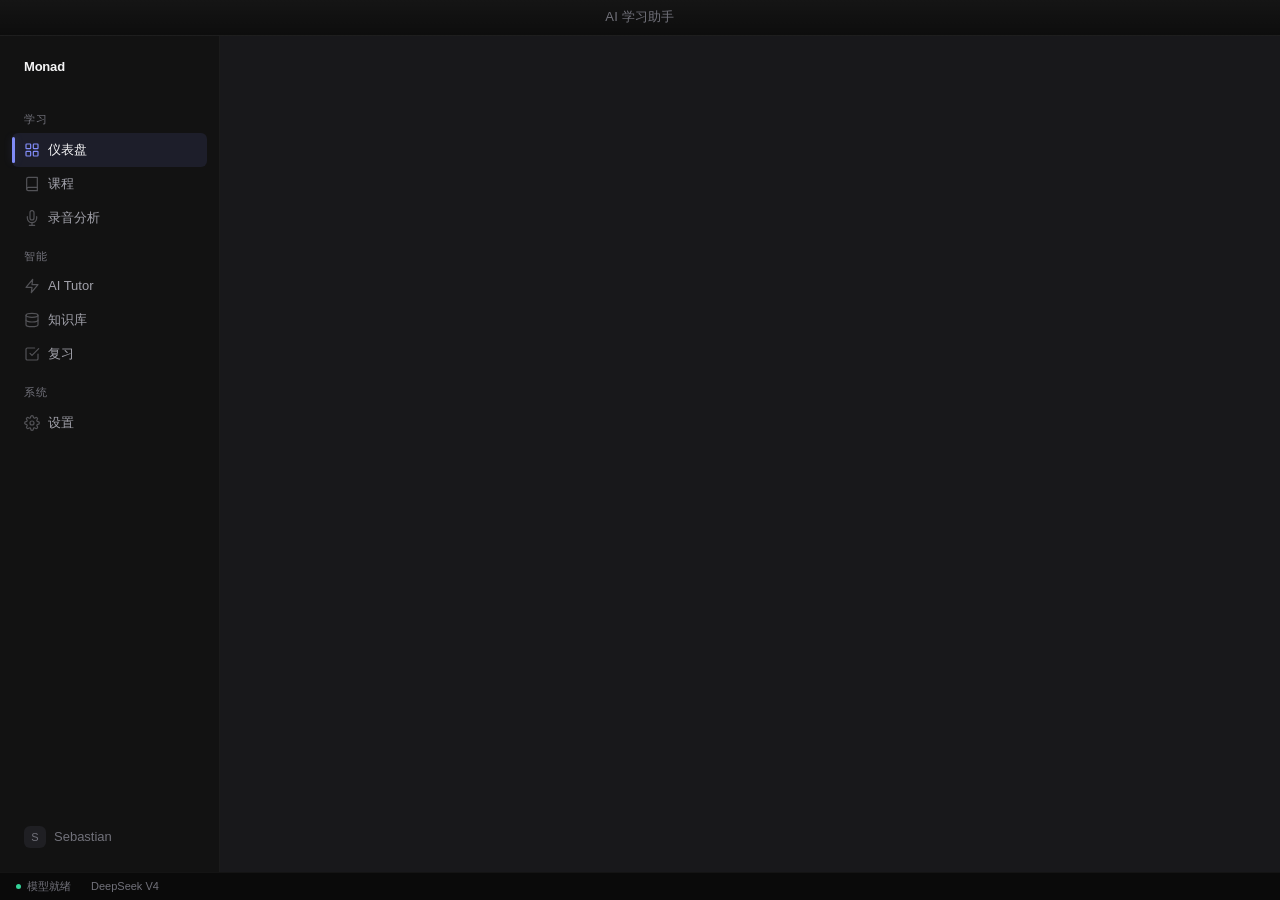
==== app/web/index.html @ 9399c30d "docs: fix README not displaying on GitHub" ====
<!DOCTYPE html>
<html lang="zh-CN">
<head>
<meta charset="UTF-8">
<meta name="viewport" content="width=device-width,initial-scale=1.0">
<title>Monad</title>
<script src="/eel.js"></script>
<script src="js/i18n.js"></script>
<link rel="stylesheet" href="css/design-system.css">
<style>
body{display:flex;flex-direction:column;height:100vh}
#titlebar{height:var(--titlebar-h);flex-shrink:0;background:linear-gradient(180deg,rgba(255,255,255,0.03) 0%,rgba(255,255,255,0) 100%),#0D0D0D;border-bottom:1px solid var(--border-subtle);display:flex;align-items:center;justify-content:center;-webkit-app-region:drag}
#titlebar span{font-size:var(--text-sm);font-weight:var(--weight-medium);color:var(--text-tertiary);letter-spacing:0.2px}
#body-wrap{display:flex;flex:1;overflow:hidden}
#sidebar{width:var(--sidebar-w);flex-shrink:0;background:var(--bg-sidebar);border-right:1px solid var(--border-subtle);display:flex;flex-direction:column;padding:var(--space-3)}
#sidebar .logo{font-size:var(--text-sm);font-weight:var(--weight-semibold);color:var(--text-primary);padding:var(--space-2) var(--space-3);margin-bottom:var(--space-3);letter-spacing:-0.2px}
#sidebar .sec-label{font-size:var(--text-xs);font-weight:var(--weight-medium);color:var(--text-tertiary);text-transform:uppercase;letter-spacing:0.6px;padding:var(--space-3) var(--space-3) var(--space-1)}
#sidebar .nav-item{display:flex;align-items:center;gap:var(--space-2);padding:0 var(--space-3);height:34px;border-radius:var(--radius-sm);font-size:var(--text-sm);font-weight:var(--weight-regular);color:var(--text-secondary);cursor:pointer;transition:all var(--ease-fast);position:relative}
#sidebar .nav-item:hover{background:var(--bg-card);color:var(--text-primary)}
#sidebar .nav-item.active{background:var(--accent-muted);color:var(--text-primary);font-weight:var(--weight-medium)}
#sidebar .nav-item.active::before{content:'';position:absolute;left:0;top:4px;bottom:4px;width:2.5px;border-radius:2px;background:var(--accent);box-shadow:0 0 8px var(--accent-glow);animation:indIn 200ms cubic-bezier(0.16,1,0.3,1)}
@keyframes indIn{from{transform:scaleY(0);opacity:0}to{transform:scaleY(1);opacity:1}}
#sidebar .nav-item svg{width:16px;height:16px;flex-shrink:0;opacity:0.45}
#sidebar .nav-item:hover svg{opacity:0.70}
#sidebar .nav-item.active svg{opacity:1;color:var(--accent)}
#sidebar .nav-item.disabled{opacity:0.30;cursor:not-allowed;pointer-events:none}
#sidebar .user{margin-top:auto;padding:var(--space-3);font-size:var(--text-sm);color:var(--text-tertiary);display:flex;align-items:center;gap:var(--space-2)}
#sidebar .user .avatar{width:22px;height:22px;border-radius:var(--radius-sm);background:var(--bg-card);display:flex;align-items:center;justify-content:center;font-size:11px}
#content-slot{flex:1;background:var(--bg-surface);padding:var(--space-8);overflow-y:auto;position:relative}
.page-view{animation:pgEnter 220ms cubic-bezier(0.16,1,0.3,1)}
.page-view.exiting{animation:pgExit 120ms cubic-bezier(0.4,0,1,1) forwards;pointer-events:none}
@keyframes pgEnter{from{opacity:0;transform:translateY(6px)}to{opacity:1;transform:translateY(0)}}
@keyframes pgExit{from{opacity:1;transform:translateY(0)}to{opacity:0;transform:translateY(-6px)}}
#statusbar{height:var(--statusbar-h);flex-shrink:0;background:#0A0A0A;border-top:1px solid var(--border-subtle);display:flex;align-items:center;padding:0 var(--space-4);gap:var(--space-5);font-size:var(--text-xs);color:var(--text-tertiary)}
#statusbar .dot{width:5px;height:5px;border-radius:50%;background:var(--green)}
.page-title{font-size:var(--text-2xl);font-weight:var(--weight-bold);letter-spacing:-0.4px;margin-bottom:4px;color:var(--text-primary)}
.page-sub{font-size:var(--text-base);color:var(--text-secondary);font-weight:var(--weight-regular);margin-bottom:var(--space-8)}
.back-link{display:inline-flex;align-items:center;gap:4px;font-size:var(--text-sm);color:var(--text-secondary);cursor:pointer;margin-bottom:var(--space-4);transition:color var(--ease-fast)}
.back-link:hover{color:var(--text-primary)}.back-link svg{width:14px;height:14px}
.panel{background:var(--bg-card);border:1px solid var(--border-default);border-radius:var(--radius-xl);padding:var(--space-5);transition:all var(--ease-normal)}
.panel-header{font-size:var(--text-xs);font-weight:var(--weight-semibold);color:var(--text-tertiary);text-transform:uppercase;letter-spacing:0.5px;margin-bottom:var(--space-4)}
.quick-grid{display:grid;grid-template-columns:repeat(3,1fr);gap:var(--space-4);margin-bottom:var(--space-8)}
.quick-card{background:var(--bg-card);border:1px solid var(--border-default);border-radius:var(--radius-2xl);padding:var(--space-5);cursor:pointer;transition:all var(--ease-normal);display:flex;flex-direction:column;gap:var(--space-2)}
.quick-card:hover{background:var(--bg-card-hover);border-color:var(--border-visible);transform:translateY(-2px);box-shadow:var(--shadow-md)}
.quick-card:active{transform:translateY(0);box-shadow:var(--shadow-xs);transition:all 80ms ease-in}
.quick-card svg{width:22px;height:22px;opacity:0.65;color:var(--accent)}
.quick-card .qc-title{font-size:var(--text-lg);font-weight:var(--weight-semibold);color:var(--text-primary);letter-spacing:0.01em}
.quick-card .qc-desc{font-size:var(--text-sm);color:var(--text-tertiary);font-weight:var(--weight-regular);line-height:1.65}
.two-col{display:grid;grid-template-columns:1fr 1fr;gap:var(--space-4);margin-bottom:var(--space-8)}
.course-row{padding:var(--space-2) 0;font-size:var(--text-sm);color:var(--text-secondary);display:flex;align-items:center;gap:var(--space-2);cursor:pointer;transition:color var(--ease-fast)}
.course-row:hover{color:var(--text-primary)}.course-row svg{width:14px;height:14px;opacity:0.50;flex-shrink:0}
.empty-block{display:flex;flex-direction:column;align-items:center;justify-content:center;padding:var(--space-6) 0;text-align:center;gap:var(--space-2)}
.empty-block svg{width:28px;height:28px;opacity:0.18;color:var(--text-tertiary)}
.empty-block .eb-text{font-size:var(--text-sm);color:var(--text-tertiary);line-height:1.6;max-width:200px}
.tabs{display:flex;gap:0;margin-bottom:var(--space-6);border-bottom:1px solid var(--border-subtle)}
.tab-item{padding:var(--space-2) var(--space-4);font-size:var(--text-sm);font-weight:var(--weight-medium);color:var(--text-secondary);cursor:pointer;position:relative;transition:color var(--ease-fast)}
.tab-item:hover{color:var(--text-primary)}.tab-item.active{color:var(--text-primary);font-weight:var(--weight-semibold)}
.tab-item.active::after{content:'';position:absolute;bottom:-1px;left:0;right:0;height:2px;background:var(--accent);border-radius:1px}
.lecture-list{display:flex;flex-direction:column;gap:var(--space-3)}
.lecture-card{background:var(--bg-card);border:1px solid var(--border-default);border-radius:var(--radius-lg);padding:var(--space-4);cursor:pointer;transition:all var(--ease-normal)}
.lecture-card:hover{background:var(--bg-card-hover);border-color:var(--border-visible);transform:translateY(-1px);box-shadow:var(--shadow-sm)}
.lecture-card .lc-header{display:flex;justify-content:space-between;align-items:center;margin-bottom:6px}
.lecture-card .lc-title{font-size:var(--text-base);font-weight:var(--weight-semibold);color:var(--text-primary)}
.lecture-card .lc-meta{font-size:var(--text-sm);color:var(--text-tertiary)}
.lc-badge{font-size:var(--text-xs);padding:2px 8px;border-radius:var(--radius-full);font-weight:var(--weight-medium)}
.lc-badge-has-note{background:rgba(52,211,153,0.10);color:var(--green)}
.lc-badge-no-note{background:var(--bg-input);color:var(--text-tertiary)}
.step-label{font-size:var(--text-sm);font-weight:var(--weight-medium);color:var(--text-secondary);margin-bottom:4px}
.upload-select{width:100%;height:36px;padding:0 var(--space-3);background:var(--bg-input);border:1px solid var(--border-default);border-radius:var(--radius-sm);font-size:var(--text-sm);color:var(--text-primary);outline:none;cursor:pointer;margin-bottom:var(--space-6);appearance:none}
.upload-select:focus{border-color:var(--accent);box-shadow:var(--shadow-glow)}
.upload-zone{border:2px dashed rgba(255,255,255,0.10);border-radius:var(--radius-2xl);padding:48px;text-align:center;cursor:pointer;transition:all var(--ease-normal);margin-bottom:var(--space-6)}
.upload-zone:hover{border-color:var(--accent);background:var(--accent-muted)}
.upload-zone svg{width:32px;height:32px;margin-bottom:var(--space-3);opacity:0.45;transition:all var(--ease-normal)}
.upload-zone:hover svg{opacity:0.75;transform:scale(1.05)}
.upload-zone .uz-text{font-size:var(--text-base);color:var(--text-secondary);font-weight:var(--weight-medium)}
.upload-zone .uz-hint{font-size:var(--text-sm);color:var(--text-tertiary);margin-top:4px}
.file-info-card{background:var(--bg-card);border:1px solid var(--border-default);border-radius:var(--radius-xl);padding:var(--space-4);margin-bottom:var(--space-6);display:flex;justify-content:space-between;align-items:center}
.file-info-card .fi-name{font-size:var(--text-base);font-weight:var(--weight-medium);color:var(--text-primary)}
.file-info-card .fi-meta{font-size:var(--text-sm);color:var(--text-secondary);margin-top:2px}
.file-info-card .fi-remove{font-size:var(--text-sm);color:var(--text-tertiary);cursor:pointer;padding:4px 8px;border-radius:var(--radius-sm);transition:all var(--ease-fast)}
.file-info-card .fi-remove:hover{color:var(--red);background:rgba(248,113,113,0.08)}
.btn{width:100%;height:40px;background:var(--accent);color:#fff;border:none;border-radius:var(--radius-sm);font-size:var(--text-base);font-weight:var(--weight-semibold);cursor:pointer;transition:all var(--ease-fast)}
.btn:hover{background:var(--accent-hover);box-shadow:0 4px 12px var(--accent-glow)}
.btn:active{transform:scale(0.97);box-shadow:0 1px 4px rgba(0,0,0,0.3)}
.btn:disabled{opacity:0.35;cursor:not-allowed;box-shadow:none}
.btn-secondary{background:var(--bg-card);border:1px solid var(--border-default);color:var(--text-primary);height:36px;padding:0 var(--space-4);border-radius:var(--radius-sm);font-size:var(--text-sm);cursor:pointer;transition:all var(--ease-fast)}
.btn-secondary:hover{background:var(--bg-card-hover);border-color:var(--border-visible)}
.progress-section{margin-top:var(--space-6)}
.progress-bar{height:5px;background:var(--border-subtle);border-radius:3px;margin-bottom:var(--space-4);overflow:hidden}
.progress-bar .fill{height:100%;background:var(--accent);border-radius:3px;width:0;transition:width 400ms ease-out}
.progress-step{display:flex;align-items:center;gap:var(--space-3);padding:var(--space-2) 0;font-size:var(--text-sm)}
.progress-step .ps-icon{width:18px;text-align:center;flex-shrink:0}
.ps-done{color:var(--green)}.ps-active{color:var(--accent)}.ps-wait{color:var(--text-tertiary)}
.note-box{background:var(--bg-card);border:1px solid var(--border-default);border-radius:var(--radius-xl);padding:var(--space-5);margin-top:var(--space-6);line-height:var(--leading-relaxed)}
.note-box h3{font-size:var(--text-lg);font-weight:var(--weight-semibold);margin-bottom:var(--space-4);color:var(--text-primary)}
.settings-card{background:var(--bg-card);border:1px solid var(--border-default);border-radius:var(--radius-xl);padding:var(--space-5);margin-bottom:var(--space-4)}
.settings-card .sc-title{font-size:var(--text-xs);font-weight:var(--weight-semibold);color:var(--text-tertiary);text-transform:uppercase;letter-spacing:0.5px;margin-bottom:14px}
.settings-field-label{display:block;font-size:var(--text-sm);font-weight:var(--weight-medium);color:var(--text-secondary);margin-bottom:6px}
.input-row{display:flex;gap:var(--space-2)}
.input-row input{flex:1;height:36px;padding:0 var(--space-3);background:var(--bg-input);border:1px solid var(--border-default);border-radius:var(--radius-sm);font-size:var(--text-sm);color:var(--text-primary);outline:none}
.input-row input:focus{border-color:var(--accent);box-shadow:var(--shadow-glow)}
.btn-test{height:36px;padding:0 var(--space-4);background:var(--bg-card);border:1px solid var(--border-default);border-radius:var(--radius-sm);font-size:var(--text-sm);color:var(--text-secondary);cursor:pointer;transition:all var(--ease-fast)}
.btn-test:hover{background:var(--bg-card-hover);color:var(--text-primary)}
.btn-save{width:100%;height:40px;background:var(--accent);color:#fff;border:none;border-radius:var(--radius-sm);font-size:var(--text-base);font-weight:var(--weight-semibold);cursor:pointer;transition:all var(--ease-fast);margin-top:var(--space-2)}
.btn-save:hover{background:var(--accent-hover);box-shadow:0 4px 12px var(--accent-glow)}
.btn-save:active{transform:scale(0.97)}
.status-msg{font-size:var(--text-sm);margin-top:4px}.status-msg.ok{color:var(--green)}.status-msg.fail{color:var(--red)}
.lang-select{width:100%;height:36px;padding:0 var(--space-3);background:var(--bg-input);border:1px solid var(--border-default);border-radius:var(--radius-sm);font-size:var(--text-sm);color:var(--text-primary);outline:none;cursor:pointer;appearance:none}
.lang-select:focus{border-color:var(--accent);box-shadow:var(--shadow-glow)}
.note-section{margin-bottom:var(--space-6)}
.note-section-title{font-size:var(--text-xs);font-weight:var(--weight-semibold);color:var(--text-tertiary);text-transform:uppercase;letter-spacing:0.5px;margin-bottom:var(--space-3)}
.note-summary{background:var(--bg-card);border-left:3px solid var(--accent);border-radius:0 var(--radius-lg) var(--radius-lg) 0;padding:var(--space-4);line-height:var(--leading-relaxed);box-shadow:0 0 12px rgba(129,140,248,0.06)}
.note-concept-item{display:flex;gap:var(--space-2);padding:var(--space-2) 0;font-size:var(--text-base);line-height:var(--leading-relaxed);color:var(--text-secondary)}
.note-concept-item .nci-dot{color:var(--accent);flex-shrink:0;margin-top:2px}
.equation-block{background:var(--bg-card);border:1px solid var(--border-default);border-radius:var(--radius-md);padding:var(--space-3) var(--space-4);margin-bottom:var(--space-2);font-family:var(--font-mono);font-size:var(--text-sm);color:var(--text-primary);overflow-x:auto}
.equation-desc{font-size:var(--text-sm);color:var(--text-secondary);margin-bottom:var(--space-3);padding-left:var(--space-2)}
.exam-item{padding:var(--space-2) 0;font-size:var(--text-base);display:flex;gap:var(--space-2);align-items:flex-start;color:var(--text-secondary)}
.term-table{width:100%;border-collapse:collapse}
.term-table td{padding:var(--space-2) var(--space-3);font-size:var(--text-sm);border-bottom:1px solid var(--border-subtle)}
.term-table td:first-child{font-weight:var(--weight-semibold);width:180px;color:var(--text-primary)}
.term-table td:last-child{color:var(--text-secondary)}
.transcript-collapsed{max-height:300px;overflow-y:auto;background:var(--bg-card);border:1px solid var(--border-default);border-radius:var(--radius-lg);padding:var(--space-4);margin-top:var(--space-4);font-size:var(--text-sm);color:var(--text-secondary);line-height:var(--leading-relaxed)}
.action-bar{display:flex;gap:var(--space-2);margin-top:var(--space-6)}
.empty-state{display:flex;flex-direction:column;align-items:center;justify-content:center;padding:var(--space-12) 0;text-align:center}
.empty-state svg{width:48px;height:48px;opacity:0.15;margin-bottom:var(--space-4)}
.empty-state .es-title{font-size:var(--text-lg);font-weight:var(--weight-semibold);color:var(--text-primary);margin-bottom:4px}
.empty-state .es-desc{font-size:var(--text-sm);color:var(--text-secondary);margin-bottom:var(--space-5)}
.placeholder-tab{display:flex;flex-direction:column;align-items:center;justify-content:center;padding:var(--space-12) 0;text-align:center;color:var(--text-tertiary)}
.placeholder-tab .pt-icon{font-size:32px;margin-bottom:var(--space-3);opacity:0.25}
.placeholder-tab .pt-text{font-size:var(--text-sm)}
/* tutor */
.tutor-msg{display:flex;flex-direction:column;margin-bottom:var(--space-4)}
.tutor-msg.user{align-items:flex-end}
.tutor-msg.assistant{align-items:flex-start}
.tutor-bubble{max-width:85%;padding:var(--space-3) var(--space-4);border-radius:var(--radius-lg);font-size:var(--text-sm);line-height:1.65;color:var(--text-primary)}
.tutor-bubble.user{background:var(--bg-card);border-bottom-right-radius:4px}
.tutor-bubble.assistant{background:var(--accent-muted);border-bottom-left-radius:4px}
.tutor-label{font-size:var(--text-xs);color:var(--text-tertiary);margin-bottom:4px}
</style>
</head>
<body>

<div id="titlebar"><span data-i18n="app.titlebar">AI 学习助手</span></div>

<div id="body-wrap">

<div id="sidebar">
  <div class="logo" data-i18n="sidebar.logo">Monad</div>
  <div class="sec-label" data-i18n="sidebar.sections.study">学习</div>
  <div class="nav-item active" data-page="dashboard">
    <svg viewBox="0 0 24 24" fill="none" stroke="currentColor" stroke-width="1.8" stroke-linecap="round" stroke-linejoin="round"><rect x="3" y="3" width="7" height="7" rx="1"/><rect x="14" y="3" width="7" height="7" rx="1"/><rect x="3" y="14" width="7" height="7" rx="1"/><rect x="14" y="14" width="7" height="7" rx="1"/></svg>
    <span data-i18n="sidebar.dashboard">仪表盘</span>
  </div>
  <div class="nav-item" data-page="courses">
    <svg viewBox="0 0 24 24" fill="none" stroke="currentColor" stroke-width="1.8" stroke-linecap="round" stroke-linejoin="round"><path d="M4 19.5A2.5 2.5 0 016.5 17H20"/><path d="M6.5 2H20v20H6.5A2.5 2.5 0 014 19.5v-15A2.5 2.5 0 016.5 2z"/></svg>
    <span data-i18n="sidebar.courses">课程</span>
  </div>
  <div class="nav-item" data-page="upload">
    <svg viewBox="0 0 24 24" fill="none" stroke="currentColor" stroke-width="1.8" stroke-linecap="round" stroke-linejoin="round"><path d="M12 1a3 3 0 00-3 3v8a3 3 0 006 0V4a3 3 0 00-3-3z"/><path d="M19 10v2a7 7 0 01-14 0v-2"/><line x1="12" y1="19" x2="12" y2="23"/><line x1="8" y1="23" x2="16" y2="23"/></svg>
    <span data-i18n="sidebar.lectureAnalysis">录音分析</span>
  </div>
  <div class="sec-label" data-i18n="sidebar.sections.ai">智能</div>
  <div class="nav-item" data-page="tutor">
    <svg viewBox="0 0 24 24" fill="none" stroke="currentColor" stroke-width="1.8" stroke-linecap="round" stroke-linejoin="round"><polygon points="13 2 3 14 12 14 11 22 21 10 12 10 13 2"/></svg>
    <span data-i18n="sidebar.aiTutor">AI Tutor</span>
  </div>
  <div class="nav-item" data-page="knowledge">
    <svg viewBox="0 0 24 24" fill="none" stroke="currentColor" stroke-width="1.8" stroke-linecap="round" stroke-linejoin="round"><ellipse cx="12" cy="5" rx="9" ry="3"/><path d="M21 12c0 1.66-4 3-9 3s-9-1.34-9-3"/><path d="M3 5v14c0 1.66 4 3 9 3s9-1.34 9-3V5"/></svg>
    <span data-i18n="sidebar.knowledgeBase">知识库</span>
  </div>
  <div class="nav-item" data-page="review">
    <svg viewBox="0 0 24 24" fill="none" stroke="currentColor" stroke-width="1.8" stroke-linecap="round" stroke-linejoin="round"><path d="M9 11l3 3L22 4"/><path d="M21 12v7a2 2 0 01-2 2H5a2 2 0 01-2-2V5a2 2 0 012-2h11"/></svg>
    <span>复习</span>
  </div>
  <div class="sec-label" data-i18n="sidebar.sections.system">系统</div>
  <div class="nav-item" data-page="settings">
    <svg viewBox="0 0 24 24" fill="none" stroke="currentColor" stroke-width="1.8" stroke-linecap="round" stroke-linejoin="round"><circle cx="12" cy="12" r="3"/><path d="M19.4 15a1.65 1.65 0 00.33 1.82l.06.06a2 2 0 010 2.83 2 2 0 01-2.83 0l-.06-.06a1.65 1.65 0 00-1.82-.33 1.65 1.65 0 00-1 1.51V21a2 2 0 01-4 0v-.09A1.65 1.65 0 009 19.4a1.65 1.65 0 00-1.82.33l-.06.06a2 2 0 01-2.83-2.83l.06-.06A1.65 1.65 0 004.68 15a1.65 1.65 0 00-1.51-1H3a2 2 0 010-4h.09A1.65 1.65 0 004.6 9a1.65 1.65 0 00-.33-1.82l-.06-.06a2 2 0 012.83-2.83l.06.06A1.65 1.65 0 009 4.68a1.65 1.65 0 001-1.51V3a2 2 0 014 0v.09a1.65 1.65 0 001 1.51 1.65 1.65 0 001.82-.33l.06-.06a2 2 0 012.83 2.83l-.06.06A1.65 1.65 0 0019.4 9a1.65 1.65 0 001.51 1H21a2 2 0 010 4h-.09a1.65 1.65 0 00-1.51 1z"/></svg>
    <span data-i18n="sidebar.settings">设置</span>
  </div>
  <div class="user"><div class="avatar">S</div><span data-i18n="sidebar.user">Sebastian</span></div>
</div>

<div id="content-slot"></div>

</div>

<div id="statusbar">
  <span style="display:flex;align-items:center;gap:6px"><span class="dot"></span><span data-i18n="statusbar.ready">模型就绪</span></span>
  <span data-i18n="statusbar.model">DeepSeek V4</span>
</div>

<!-- ═══════════════════════ TEMPLATES ═══════════════════════ -->

<template id="tpl-dashboard"><div class="page-view">
  <div class="page-title" id="dbGreeting">下午好，Sebastian</div>
  <div class="page-sub" id="dbSubtitle">今天有 2 门新课需要复习</div>
  <div class="quick-grid">
    <div class="quick-card" onclick="navigateTo('upload')">
      <svg viewBox="0 0 24 24" fill="none" stroke="currentColor" stroke-width="2" stroke-linecap="round" stroke-linejoin="round"><path d="M12 1a3 3 0 00-3 3v8a3 3 0 006 0V4a3 3 0 00-3-3z"/><path d="M19 10v2a7 7 0 01-14 0v-2"/><line x1="12" y1="19" x2="12" y2="23"/><line x1="8" y1="23" x2="16" y2="23"/></svg>
      <span class="qc-title" data-i18n="dashboard.quickActions.newRecording">新录音</span>
      <span class="qc-desc" data-i18n="dashboard.quickActions.newRecordingDesc">上传课堂录音</span>
    </div>
    <div class="quick-card" onclick="navigateTo('courses')">
      <svg viewBox="0 0 24 24" fill="none" stroke="currentColor" stroke-width="2" stroke-linecap="round" stroke-linejoin="round"><polygon points="13 2 3 14 12 14 11 22 21 10 12 10 13 2"/></svg>
      <span class="qc-title" data-i18n="dashboard.quickActions.aiQuestion">AI 提问</span>
      <span class="qc-desc" data-i18n="dashboard.quickActions.aiQuestionDesc">向 AI 提问</span>
    </div>
    <div class="quick-card" onclick="navigateTo('courses')">
      <svg viewBox="0 0 24 24" fill="none" stroke="currentColor" stroke-width="2" stroke-linecap="round" stroke-linejoin="round"><path d="M11 4H4a2 2 0 00-2 2v14a2 2 0 002 2h14a2 2 0 002-2v-7"/><path d="M18.5 2.5a2.121 2.121 0 013 3L12 15l-4 1 1-4 9.5-9.5z"/></svg>
      <span class="qc-title" data-i18n="dashboard.quickActions.quickNote">快速笔记</span>
      <span class="qc-desc" data-i18n="dashboard.quickActions.quickNoteDesc">手动记录想法</span>
    </div>
  </div>
  <div class="two-col">
    <div class="panel"><div class="panel-header" data-i18n="dashboard.recentCourses">最近课程</div><div id="recentCourses" style="color:var(--text-secondary);font-size:var(--text-sm)"></div></div>
    <div class="panel"><div class="panel-header" data-i18n="dashboard.weeklyStats">本周统计</div><div id="weeklyStats" style="color:var(--text-secondary);font-size:var(--text-sm)"></div></div>
  </div>
  <div class="panel"><div class="panel-header" data-i18n="dashboard.recentNotes">最近笔记</div><div id="recentNotes" style="color:var(--text-tertiary);font-size:var(--text-sm)"></div></div>
</div></template>

<template id="tpl-courses"><div class="page-view">
  <div class="page-title" data-i18n="courses.title">课程</div>
  <div class="page-sub" id="coursesSubtitle" data-i18n="courses.subtitle">管理你的所有课程</div>
  <div class="two-col" id="coursesGrid"></div>
  <div class="panel hidden" id="createCourseForm" style="margin-top:var(--space-4)">
    <div class="panel-header" data-i18n="courses.newCourse">新建课程</div>
    <div style="display:flex;gap:var(--space-2);margin-top:var(--space-3)">
      <input type="text" id="newCourseName" placeholder="课程名称，如：工程力学" style="flex:1;height:36px;padding:0 var(--space-3);background:var(--bg-input);border:1px solid var(--border-default);border-radius:var(--radius-sm);font-size:var(--text-sm);color:var(--text-primary);outline:none" onkeydown="if(event.key==='Enter')createCourse()"/>
      <button class="btn-test" onclick="createCourse()" style="height:36px" data-i18n="courses.confirm">确认</button>
      <button class="btn-test" onclick="hideCreateCourse()" style="height:36px" data-i18n="courses.cancel">取消</button>
    </div>
  </div>
</div></template>

<template id="tpl-course-detail"><div class="page-view">
  <div class="back-link" onclick="navigateTo('courses')">
    <svg viewBox="0 0 24 24" fill="none" stroke="currentColor" stroke-width="2" stroke-linecap="round" stroke-linejoin="round"><polyline points="15 18 9 12 15 6"/></svg>
    <span data-i18n="courseDetail.back">返回课程列表</span>
  </div>
  <div class="page-title" id="cdCourseName"></div><div class="page-sub" id="cdCourseMeta"></div>
  <div class="tabs">
    <div class="tab-item active" data-tab="lectures" onclick="switchTab('lectures')" data-i18n="courseDetail.tabs.lectures">课堂记录</div>
    <div class="tab-item" data-tab="files" onclick="switchTab('files')" data-i18n="courseDetail.tabs.files">课程文件</div>
    <div class="tab-item" data-tab="ai" onclick="switchTab('ai')" data-i18n="courseDetail.tabs.ai">AI 问答</div>
  </div>
  <div id="tab-lectures" class="lecture-list"></div>
  <div id="tab-files" class="placeholder-tab hidden"><div class="pt-icon">📂</div><div class="pt-text" data-i18n="courseDetail.filesPlaceholder">课程文件功能将于 V2 上线</div></div>
  <div id="tab-ai" class="placeholder-tab hidden"><div class="pt-icon">💬</div><div class="pt-text" data-i18n="courseDetail.aiPlaceholder">AI 问答功能将于 V2 上线</div></div>
</div></template>

<template id="tpl-note"><div class="page-view">
  <div class="back-link" id="noteBackLink" onclick="navigateTo('courses')">
    <svg viewBox="0 0 24 24" fill="none" stroke="currentColor" stroke-width="2" stroke-linecap="round" stroke-linejoin="round"><polyline points="15 18 9 12 15 6"/></svg>
    <span data-i18n="note.back">返回</span>
  </div>
  <div class="page-title" id="noteTitle"></div><div class="page-sub" id="noteMeta"></div>
  <div id="noteContent"></div>
  <div class="action-bar">
    <button class="btn-secondary" onclick="copyNote()" data-i18n="note.copyNote">复制笔记</button>
    <button class="btn-secondary" onclick="exportNote()" data-i18n="note.exportMd">导出 Markdown</button>
  </div>
  <div style="margin-top:var(--space-6)">
    <div style="font-size:var(--text-sm);font-weight:var(--weight-medium);color:var(--text-secondary);cursor:pointer;display:flex;align-items:center;gap:4px" onclick="toggleTranscript()">
      <span id="transcriptToggleIcon">▸</span> <span data-i18n="note.transcript">原始转录文字</span>
    </div>
    <div class="transcript-collapsed hidden" id="transcriptBody"></div>
  </div>
</div></template>

<template id="tpl-upload"><div class="page-view">
  <div class="page-title" data-i18n="upload.title">录音分析</div>
  <div class="step-label" data-i18n="upload.stepSelectCourse">选择课程</div>
  <select class="upload-select" id="courseSelect"><option value="">-- 选择课程 --</option></select>
  <div class="step-label" data-i18n="upload.stepSelectFile">选择录音文件</div>
  <div class="upload-zone" id="uploadZone" onclick="selectAudioFile()">
    <svg viewBox="0 0 24 24" fill="none" stroke="currentColor" stroke-width="1.5" stroke-linecap="round" stroke-linejoin="round"><path d="M21 15v4a2 2 0 01-2 2H5a2 2 0 01-2-2v-4"/><polyline points="17 8 12 3 7 8"/><line x1="12" y1="3" x2="12" y2="15"/></svg>
    <div class="uz-text" data-i18n="upload.uploadZone">点击选择音频文件</div>
    <div class="uz-hint" data-i18n="upload.uploadHint">MP3 / M4A / WAV / FLAC · 最大 200MB</div>
  </div>
  <div class="file-info-card hidden" id="fileInfo">
    <div><div class="fi-name" id="fileName"></div><div class="fi-meta" id="fileMeta"></div></div>
    <span class="fi-remove" onclick="removeFile()" data-i18n="upload.removeFile">移除</span>
  </div>
  <button class="btn" id="startBtn" disabled onclick="startProcess()" data-i18n="upload.btnStartDisabled">选择课程和文件后开始</button>
  <div class="progress-section hidden" id="progressSection">
    <div class="progress-bar"><div class="fill" id="progressFill"></div></div>
    <div class="progress-step" id="stepTranscribe"><span class="ps-icon ps-wait">&bull;</span> <span data-i18n="upload.progress.transcribing">语音转文字</span></div>
    <div class="progress-step" id="stepNote"><span class="ps-icon ps-wait">&bull;</span> <span data-i18n="upload.progress.generating">生成课堂笔记</span></div>
  </div>
</div></template>

<template id="tpl-review"><div class="page-view">
  <div class="page-title">复习中心</div>
  <div class="page-sub">基于 SM-2 间隔重复算法的智能复习系统</div>
  <div class="two-col" style="margin-bottom:var(--space-6)">
    <div class="panel">
      <div class="panel-header">今日待复习</div>
      <div id="reviewDueCount" style="font-size:var(--text-2xl);font-weight:var(--weight-bold);color:var(--accent)">0</div>
      <div style="font-size:var(--text-sm);color:var(--text-tertiary);margin-top:4px">道题目等待复习</div>
    </div>
    <div class="panel">
      <div class="panel-header">总题库</div>
      <div id="reviewTotalCount" style="font-size:var(--text-2xl);font-weight:var(--weight-bold);color:var(--text-primary)">0</div>
      <div style="font-size:var(--text-sm);color:var(--text-tertiary);margin-top:4px">道题目已生成</div>
    </div>
  </div>
  <div style="display:flex;gap:var(--space-3);margin-bottom:var(--space-6)">
    <select class="lang-select" id="reviewCourseSelect" style="flex:1">
      <option value="">选择课程</option>
    </select>
    <button class="btn-test" onclick="generateQuizzes()" style="height:36px;white-space:nowrap">生成测验题</button>
    <button class="btn-test" onclick="startReview()" style="height:36px;white-space:nowrap">开始复习</button>
  </div>
  <div id="reviewStatus" class="status-msg" style="margin-bottom:var(--space-4)"></div>
  <div id="reviewQuizArea"></div>
  <div class="panel" style="margin-top:var(--space-6)">
    <div class="panel-header">所有测验题</div>
    <div id="reviewQuizList"></div>
  </div>
</div></template>

<template id="tpl-settings"><div class="page-view">
  <div class="page-title" data-i18n="settings.title">设置</div>
  <div class="settings-card">
    <div class="sc-title">AI Service</div>
    <div class="settings-field-label" data-i18n="settings.api.label">DeepSeek API Key</div>
    <div class="input-row">
      <input type="password" id="deepseekKey" placeholder="sk-..."/>
      <button class="btn-test" onclick="testDeepseek()" data-i18n="settings.test">测试</button>
    </div>
    <div class="status-msg" id="deepseekStatus"></div>
  </div>
  <div class="settings-card">
    <div class="sc-title">Appearance</div>
    <div class="settings-field-label" data-i18n="settings.language.label">语言</div>
    <select class="lang-select" id="languageSelect" onchange="switchLanguage(this.value)">
      <option value="en">English</option>
      <option value="zh">简体中文</option>
    </select>
  </div>
  <div class="settings-card">
    <div class="sc-title">Speech-to-Text (Groq)</div>
    <div class="settings-field-label">Groq API Key</div>
    <div class="input-row">
      <input type="password" id="groqKey" placeholder="gsk_..."/>
      <button class="btn-test" onclick="testGroq()">测试</button>
    </div>
    <div class="status-msg" id="groqStatus"></div>
  </div>
  <button class="btn-save" onclick="saveSettings()" data-i18n="settings.save">保存设置</button>
  <div class="status-msg" id="saveStatus" style="margin-top:var(--space-2)"></div>
</div></template>

<template id="tpl-knowledge"><div class="page-view">
  <div class="page-title" data-i18n="knowledge.title">知识库</div>
  <div class="page-sub" data-i18n="knowledge.subtitle">管理课程资料，上传 PDF/PPT 教材</div>
  <div class="step-label" data-i18n="knowledge.selectCourse">选择课程</div>
  <select class="upload-select" id="kbCourseSelect"><option value="">-- 选择课程 --</option></select>
  <div class="upload-zone" id="kbUploadZone" onclick="selectDocumentFile()">
    <svg viewBox="0 0 24 24" fill="none" stroke="currentColor" stroke-width="1.5" stroke-linecap="round" stroke-linejoin="round"><path d="M14 2H6a2 2 0 00-2 2v16a2 2 0 002 2h12a2 2 0 002-2V8z"/><polyline points="14 2 14 8 20 8"/><line x1="16" y1="13" x2="8" y2="13"/><line x1="16" y1="17" x2="8" y2="17"/></svg>
    <div class="uz-text" data-i18n="knowledge.uploadZone">点击上传课程资料</div>
    <div class="uz-hint" data-i18n="knowledge.uploadHint">PDF / PPT / TXT / MD</div>
  </div>
  <div class="file-info-card hidden" id="kbFileInfo">
    <div><div class="fi-name" id="kbFileName"></div><div class="fi-meta" id="kbFileMeta"></div></div>
    <button class="btn-test" onclick="uploadDocument()" style="height:32px" data-i18n="knowledge.uploadBtn">上传</button>
  </div>
  <div id="kbDocStatus" class="status-msg" style="margin-bottom:var(--space-4)"></div>
  <div class="lecture-list" id="kbDocList">
    <div class="empty-state">
      <svg viewBox="0 0 24 24" fill="none" stroke="currentColor" stroke-width="1.5"><path d="M14 2H6a2 2 0 00-2 2v16a2 2 0 002 2h12a2 2 0 002-2V8z"/><polyline points="14 2 14 8 20 8"/></svg>
      <div class="es-title" data-i18n="knowledge.empty.title">还没有课程资料</div>
      <div class="es-desc" data-i18n="knowledge.empty.desc">上传教材 PDF/PPT 来增强笔记准确度</div>
    </div>
  </div>
</div></template>

<template id="tpl-tutor"><div class="page-view">
  <div class="page-title">AI Tutor</div>
  <div class="page-sub">基于课程资料的智能问答</div>
  <div style="display:flex;gap:var(--space-3);margin-bottom:var(--space-6)">
    <select class="lang-select" id="tutorCourseSelect" onchange="onTutorCourseChange()" style="flex:1">
      <option value="">全部课程</option>
    </select>
    <select class="lang-select" id="tutorLectureSelect" onchange="onTutorLectureChange()" style="flex:1">
      <option value="">整门课程</option>
    </select>
    <button class="btn-test" onclick="createTutorSession()" style="height:36px;white-space:nowrap">+ 新建</button>
  </div>
  <div style="display:flex;gap:var(--space-4)">
  <div id="tutorHistory" style="width:180px;flex-shrink:0;max-height:55vh;overflow-y:auto"></div>
  <div style="flex:1">
  <div id="tutorMessages" style="margin-bottom:var(--space-4);max-height:55vh;overflow-y:auto;padding-right:4px">
    <div class="empty-state" id="tutorEmpty">
      <svg viewBox="0 0 24 24" fill="none" stroke="currentColor" stroke-width="1.5" style="width:40px;height:40px;opacity:0.2;margin-bottom:12px"><polygon points="13 2 3 14 12 14 11 22 21 10 12 10 13 2"/></svg>
      <div class="es-title">开始提问</div>
      <div class="es-desc">新建对话后，向 AI 提问课程相关问题</div>
    </div>
  </div>
  </div>
  <div style="display:flex;gap:var(--space-2)">
    <input type="text" id="tutorInput" placeholder="输入你的问题..." onkeydown="if(event.key==='Enter'&&!event.shiftKey){sendTutorMessage();event.preventDefault()}" style="flex:1;height:40px;padding:0 var(--space-3);background:var(--bg-input);border:1px solid var(--border-default);border-radius:var(--radius-sm);font-size:var(--text-sm);color:var(--text-primary);outline:none"/>
    <button class="btn" onclick="sendTutorMessage()" style="width:80px;height:40px">发送</button>
  </div>
  <div style="font-size:var(--text-xs);color:var(--text-tertiary);margin-top:var(--space-1)">Enter 发送 · Shift+Enter 换行</div>
</div></template>


<!-- ═══════════════════════ LOGIC ═══════════════════════ -->
<script>
var _currentPage = null;
var _pageParams = {};

function navigateTo(page, params) {
  params = params || {};
  if (page === _currentPage && Object.keys(params).length === 0) return;
  var slot = document.getElementById('content-slot');
  var tpl = document.getElementById('tpl-' + page);
  if (!tpl) return;
  _pageParams = params;
  var cv = slot.querySelector('.page-view');
  if (cv) { cv.classList.add('exiting'); setTimeout(function(){ slot.innerHTML = ''; mountPage(page, tpl); }, 100); }
  else { mountPage(page, tpl); }
}

function mountPage(page, tpl) {
  var slot = document.getElementById('content-slot'); slot.innerHTML = tpl.innerHTML;
  document.querySelectorAll('#sidebar .nav-item').forEach(function(el){ el.classList.remove('active'); });
  var ni = document.querySelector('#sidebar .nav-item[data-page="'+page+'"]'); if (ni) ni.classList.add('active');
  if (page === 'course-detail' || page === 'note') { var cn = document.querySelector('#sidebar .nav-item[data-page="courses"]'); if (cn) cn.classList.add('active'); }
  _currentPage = page;
  var initMap = {
    'dashboard': initDashboard, 'courses': initCourses, 'course-detail': initCourseDetail,
    'note': initNote, 'upload': initUpload, 'settings': initSettings, 'knowledge': initKnowledge, 'tutor': initTutor, 'review': initReview
  };
  if (initMap[page]) initMap[page]();
  if (i18n._loaded) i18n.applyTranslations();
}

document.querySelectorAll('#sidebar .nav-item:not(.disabled)').forEach(function(el){
  el.addEventListener('click', function(){ navigateTo(this.dataset.page); });
});

// ── Language ──
async function switchLanguage(lang) {
  if (lang !== 'en' && lang !== 'zh') return;
  localStorage.setItem('language', lang);
  try { await eel.api_save_setting('language', lang)(); } catch(e) {}
  location.reload();
}

// ── Dashboard ──
function getGreeting() { var h = new Date().getHours(); if (h<12) return 'greeting_morning'; if (h<18) return 'greeting_afternoon'; return 'greeting_evening'; }
async function initDashboard() {
  var gw = i18n.t('dashboard.' + getGreeting());
  var ge = document.getElementById('dbGreeting'), st = document.getElementById('dbSubtitle');
  if (ge) { ge.textContent = i18n.t('dashboard.greeting_name', {greeting: gw}); ge.removeAttribute('data-i18n'); }
  try {
    var r = await eel.api_list_courses()();
    var rc = document.getElementById('recentCourses');
    if (r.success && r.courses.length > 0) {
      if (st) { st.textContent = i18n.t('dashboard.subtitle', {count: r.courses.length}); st.removeAttribute('data-i18n'); }
      var h = '';
      for (var i = 0; i < r.courses.length && i < 3; i++) { var c = r.courses[i]; h += '<div class="course-row" onclick="navigateTo(\'course-detail\',{courseId:'+c.id+'})"><svg viewBox="0 0 24 24" fill="none" stroke="currentColor" stroke-width="2" style="width:14px;height:14px;flex-shrink:0"><path d="M4 19.5A2.5 2.5 0 016.5 17H20"/><path d="M6.5 2H20v20H6.5A2.5 2.5 0 014 19.5v-15A2.5 2.5 0 016.5 2z"/></svg>'+c.name+'</div>'; }
      rc.innerHTML = h;
    } else {
      if (st) { st.textContent = i18n.t('dashboard.subtitle_none'); st.removeAttribute('data-i18n'); }
      rc.innerHTML = '<div class="empty-block"><svg viewBox="0 0 24 24" fill="none" stroke="currentColor" stroke-width="1.5"><path d="M4 19.5A2.5 2.5 0 016.5 17H20"/><path d="M6.5 2H20v20H6.5A2.5 2.5 0 014 19.5v-15A2.5 2.5 0 016.5 2z"/></svg><div class="eb-text">'+i18n.t('dashboard.empty.noCourses')+'</div></div>';
    }
  } catch(e) {}
  var ws = document.getElementById('weeklyStats');
  if (ws) ws.innerHTML = '<div class="empty-block"><svg viewBox="0 0 24 24" fill="none" stroke="currentColor" stroke-width="1.5"><line x1="18" y1="20" x2="18" y2="10"/><line x1="12" y1="20" x2="12" y2="4"/><line x1="6" y1="20" x2="6" y2="14"/></svg><div class="eb-text">'+i18n.t('dashboard.stats_empty')+'</div></div>';
  var rn = document.getElementById('recentNotes');
  if (rn) rn.innerHTML = '<div class="empty-block"><svg viewBox="0 0 24 24" fill="none" stroke="currentColor" stroke-width="1.5"><path d="M14 2H6a2 2 0 00-2 2v16a2 2 0 002 2h12a2 2 0 002-2V8z"/><polyline points="14 2 14 8 20 8"/></svg><div class="eb-text">'+i18n.t('dashboard.empty.noNotes')+'</div></div>';
}

// ── Courses ──
async function initCourses() {
  try {
    var r = await eel.api_list_courses()();
    var grid = document.getElementById('coursesGrid'); if (!grid) return;
    if (r.success && r.courses.length > 0) {
      document.getElementById('coursesSubtitle').textContent = i18n.t('courses.subtitle_count', {count: r.courses.length});
      var h = '';
      for (var i = 0; i < r.courses.length; i++) { var c = r.courses[i]; h += '<div class="panel" style="cursor:pointer;transition:all var(--ease-normal)" onmouseover="this.style.transform=\'translateY(-2px)\';this.style.boxShadow=\'var(--shadow-md)\'" onmouseout="this.style.transform=\'\';this.style.boxShadow=\'\'" onclick="navigateTo(\'course-detail\',{courseId:'+c.id+'})"><div style="font-size:var(--text-lg);font-weight:var(--weight-semibold);margin-bottom:var(--space-2);color:var(--text-primary)">'+c.name+'</div><div style="font-size:var(--text-sm);color:var(--text-tertiary)">'+i18n.t('courses.createdAt',{date:c.created_at})+'</div></div>'; }
      h += '<div class="panel" style="border:1.5px dashed rgba(255,255,255,0.10);background:transparent;cursor:pointer;display:flex;align-items:center;justify-content:center;min-height:100px;transition:all var(--ease-normal)" onmouseover="this.style.borderColor=\'var(--accent)\';this.style.background=\'var(--accent-muted)\'" onmouseout="this.style.borderColor=\'rgba(255,255,255,0.10)\';this.style.background=\'transparent\'" onclick="showCreateCourse()"><div style="text-align:center;color:var(--text-tertiary)"><div style="font-size:24px;margin-bottom:4px">+</div><div style="font-size:var(--text-sm)">'+i18n.t('courses.addCourse')+'</div></div></div>';
      grid.innerHTML = h;
    }
  } catch(e) {}
}
function showCreateCourse() { var f = document.getElementById('createCourseForm'); if (f) { f.classList.remove('hidden'); setTimeout(function(){ var inp = document.getElementById('newCourseName'); if (inp) inp.focus(); }, 50); } }
function hideCreateCourse() { var f = document.getElementById('createCourseForm'); if (f) f.classList.add('hidden'); }
async function createCourse() { var inp = document.getElementById('newCourseName'); if (!inp || !inp.value.trim()) return; var r = await eel.api_create_course(inp.value.trim())(); if (r.success) { inp.value = ''; hideCreateCourse(); initCourses(); } else { alert(r.error); } }

// ── Course Detail ──
var _cdCourseId = null;
async function initCourseDetail() { _cdCourseId = _pageParams.courseId; if (!_cdCourseId) { navigateTo('courses'); return; } var cr = await eel.api_get_course(_cdCourseId)(); if (!cr.success) { navigateTo('courses'); return; } document.getElementById('cdCourseName').textContent = cr.course.name; document.getElementById('cdCourseMeta').textContent = i18n.t('courseDetail.detail'); await loadLectures(); }
async function loadLectures() {
  var ct = document.getElementById('tab-lectures'); if (!ct) return;
  var lr = await eel.api_get_lectures(_cdCourseId)();
  if (!lr.success || !lr.lectures || lr.lectures.length === 0) { ct.innerHTML = '<div class="empty-state"><svg viewBox="0 0 24 24" fill="none" stroke="currentColor" stroke-width="1.5"><path d="M12 1a3 3 0 00-3 3v8a3 3 0 006 0V4a3 3 0 00-3-3z"/><path d="M19 10v2a7 7 0 01-14 0v-2"/><line x1="12" y1="19" x2="12" y2="23"/><line x1="8" y1="23" x2="16" y2="23"/></svg><div class="es-title">'+i18n.t('courseDetail.empty.title')+'</div><div class="es-desc">'+i18n.t('courseDetail.empty.desc')+'</div><button class="btn" style="width:auto;padding:0 24px" onclick="navigateTo(\'upload\')">'+i18n.t('courseDetail.empty.action')+'</button></div>'; return; }
  var h = '';
  for (var i = 0; i < lr.lectures.length; i++) { var l = lr.lectures[i]; var badge = l.has_note ? '<span class="lc-badge lc-badge-has-note">'+i18n.t('courseDetail.badge.hasNote')+'</span>' : '<span class="lc-badge lc-badge-no-note">'+i18n.t('courseDetail.badge.noNote')+'</span>'; h += '<div class="lecture-card" onclick="navigateTo(\'note\',{lectureId:'+l.id+'})"><div class="lc-header"><span class="lc-title">'+l.title+'</span>'+badge+'</div><div class="lc-meta">'+l.created_at+'</div></div>'; }
  ct.innerHTML = h;
  document.getElementById('cdCourseMeta').textContent = i18n.t('courseDetail.lectureCount', {count: lr.lectures.length});
}
function switchTab(tab) { document.querySelectorAll('.tab-item').forEach(function(t){ t.classList.remove('active'); }); var ti = document.querySelector('.tab-item[data-tab="'+tab+'"]'); if (ti) ti.classList.add('active'); var tl = document.getElementById('tab-lectures'), tf = document.getElementById('tab-files'), ta = document.getElementById('tab-ai'); if (tl) tl.classList.toggle('hidden', tab !== 'lectures'); if (tf) tf.classList.toggle('hidden', tab !== 'files'); if (ta) ta.classList.toggle('hidden', tab !== 'ai'); }

// ── Note ──
var _noteText = '';
async function initNote() { var lid = _pageParams.lectureId; if (!lid) { navigateTo('courses'); return; } var r = await eel.api_get_lecture(lid)(); if (!r.success) { navigateTo('courses'); return; } var lec = r.lecture; document.getElementById('noteTitle').textContent = lec.title; document.getElementById('noteMeta').textContent = lec.created_at; document.getElementById('noteBackLink').onclick = function(){ navigateTo('course-detail',{courseId:lec.course_id}); }; if (!lec.note) { document.getElementById('noteContent').innerHTML = '<div class="empty-state"><div class="es-title">'+i18n.t('note.empty.title')+'</div><div class="es-desc">'+i18n.t('note.empty.desc')+'</div></div>'; document.getElementById('transcriptBody').classList.remove('hidden'); document.getElementById('transcriptBody').textContent = lec.transcript || ''; return; } _noteText = lec.note; document.getElementById('noteContent').innerHTML = parseNoteToHTML(lec.note); if (lec.transcript) document.getElementById('transcriptBody').textContent = lec.transcript; }
function parseNoteToHTML(md) { var sects = [], cur = {title:'',lines:[]}; var lines = md.split('\n'); for (var i = 0; i < lines.length; i++) { var line = lines[i]; if (/^##\s/.test(line)) { if (cur.title||cur.lines.length>0) sects.push(cur); cur = {title:line.replace(/^##\s+/,'').trim(),lines:[]}; } else if (/^#\s/.test(line)) { if (cur.title||cur.lines.length>0) sects.push(cur); cur = {title:'',lines:[line]}; } else { cur.lines.push(line); } } if (cur.title||cur.lines.length>0) sects.push(cur); var html = ''; for (var s = 0; s < sects.length; s++) { var sec = sects[s], t = sec.title.toLowerCase(), b = sec.lines.filter(function(l){return l.trim()!=='';}); function kw(m){return t.indexOf(m)>=0;} if (kw('主题')||kw('topic')||kw('summary')||kw('总结')||kw('概括')) { html += '<div class="note-section"><div class="note-section-title">'+i18n.t('note.sections.summary')+'</div><div class="note-summary">'+b.join('<br>')+'</div></div>'; } else if (kw('知识点')||kw('knowledge')||kw('要点')) { html += '<div class="note-section"><div class="note-section-title">'+i18n.t('note.sections.keyConcepts')+'</div>'; for (var j = 0; j < b.length; j++) { var cl = b[j].replace(/^[-•*]\s*/,''); if (cl.trim()) html += '<div class="note-concept-item"><span class="nci-dot">&bull;</span><span>'+cl+'</span></div>'; } html += '</div>'; } else if (kw('公式')||kw('equation')||kw('formula')) { html += '<div class="note-section"><div class="note-section-title">'+i18n.t('note.sections.equations')+'</div>'; for (var j = 0; j < b.length; j++) { if (/^[-•*]\s*/.test(b[j])) html += '<div class="equation-block">'+b[j].replace(/^[-•*]\s*/,'')+'</div>'; else if (b[j].trim()) html += '<div class="equation-desc">'+b[j]+'</div>'; } html += '</div>'; } else if (kw('概念')||kw('concept')||kw('术语')||kw('term')) { html += '<div class="note-section"><div class="note-section-title">'+sec.title+'</div><table class="term-table">'; for (var j = 0; j < b.length; j++) { var pts = b[j].split(/[:：]/,2); if (pts.length===2) html += '<tr><td>'+pts[0].replace(/^[-•*]\s*/,'').trim()+'</td><td>'+pts[1].trim()+'</td></tr>'; else if (b[j].trim()) html += '<tr><td colspan="2">'+b[j].replace(/^[-•*]\s*/,'')+'</td></tr>'; } html += '</table></div>'; } else if (kw('考试')||kw('exam')||kw('重点')||kw('focus')) { html += '<div class="note-section"><div class="note-section-title">'+i18n.t('note.sections.examFocus')+'</div>'; for (var j = 0; j < b.length; j++) { var cl = b[j].replace(/^[-•*]\s*/,''); if (!cl.trim()) continue; var ic = '📌'; if (cl.indexOf('必考')>=0||cl.indexOf('⭐')>=0) ic='⭐'; if (cl.indexOf('易错')>=0||cl.indexOf('⚠')>=0) ic='⚠️'; html += '<div class="exam-item"><span class="ei-icon">'+ic+'</span><span>'+cl+'</span></div>'; } html += '</div>'; } else if (t===''&&b.length>0&&b[0].startsWith('# ')) { html += '<div style="font-size:var(--text-lg);font-weight:var(--weight-semibold);margin-bottom:var(--space-4);color:var(--text-primary)">'+b[0].replace(/^#\s+/,'')+'</div>'; } else if (b.length>0) { html += '<div class="note-section"><div class="note-section-title">'+(sec.title||i18n.t('note.sections.notes'))+'</div><div style="line-height:var(--leading-relaxed);color:var(--text-secondary)">'+b.join('<br>')+'</div></div>'; } } return html || '<div style="line-height:var(--leading-relaxed);color:var(--text-secondary)">'+md.replace(/\n/g,'<br>')+'</div>'; }
function toggleTranscript() { var b = document.getElementById('transcriptBody'), ic = document.getElementById('transcriptToggleIcon'); if (!b||!ic) return; b.classList.toggle('hidden'); ic.textContent = b.classList.contains('hidden')?'▸':'▾'; }
async function copyNote() { if (_noteText) { await navigator.clipboard.writeText(_noteText); var btn = document.querySelector('.action-bar .btn-secondary'); if (btn) { var o = btn.textContent; btn.textContent = i18n.t('note.copied'); btn.style.color='var(--green)'; setTimeout(function(){ btn.textContent=o; btn.style.color=''; },1500); } } }
function exportNote() { if (!_noteText) return; var b = new Blob([_noteText],{type:'text/markdown'}); var u = URL.createObjectURL(b); var a = document.createElement('a'); a.href=u; a.download='note_'+new Date().toISOString().slice(0,10)+'.md'; a.click(); URL.revokeObjectURL(u); }

// ── Knowledge Base ──
var _kbFilePath = null;
var _kbCourseId = null;
async function initKnowledge() {
  _kbFilePath = null; _kbCourseId = null;
  document.getElementById('kbUploadZone').classList.remove('hidden');
  document.getElementById('kbFileInfo').classList.add('hidden');
  document.getElementById('kbDocStatus').textContent = '';
  document.getElementById('kbDocStatus').className = 'status-msg';
  var r = await eel.api_list_courses()();
  var s = document.getElementById('kbCourseSelect'); if (!s) return;
  if (r.courses.length === 0) { s.innerHTML = '<option value="">-- 请先创建课程 --</option>'; return; }
  var h = '<option value="">-- 选择课程 --</option>';
  for (var i = 0; i < r.courses.length; i++) h += '<option value="'+r.courses[i].id+'">'+r.courses[i].name+'</option>';
  s.innerHTML = h;
  s.onchange = function() { _kbCourseId = this.value ? parseInt(this.value) : null; if (_kbCourseId) loadDocuments(_kbCourseId); };
}
async function selectDocumentFile() {
  var r = await eel.api_select_document_file()(); if (!r.success) return;
  _kbFilePath = r.path;
  document.getElementById('kbUploadZone').classList.add('hidden');
  document.getElementById('kbFileInfo').classList.remove('hidden');
  document.getElementById('kbFileName').textContent = r.info.filename;
  document.getElementById('kbFileMeta').textContent = r.info.size_mb + ' MB · ' + r.info.format;
}
// Eel callback for background indexing progress
function update_index_progress(docId, status, info) {
  var st = document.getElementById('kbDocStatus');
  if (!st) return;
  if (status === 'indexing') {
    st.textContent = '正在建立向量索引...'; st.className = 'status-msg';
  } else if (status === 'done') {
    st.textContent = '索引完成 (' + info + ' chunks)'; st.className = 'status-msg ok';
    if (_kbCourseId) loadDocuments(_kbCourseId);
  } else if (status === 'no_key') {
    st.textContent = '已保存，但未配置 API Key，跳过索引'; st.className = 'status-msg';
  } else if (status === 'error') {
    st.textContent = '索引失败: ' + info; st.className = 'status-msg fail';
  }
}
eel.expose(update_index_progress);

async function uploadDocument() {
  if (!_kbFilePath || !_kbCourseId) return;
  var st = document.getElementById('kbDocStatus'); st.textContent = i18n.t('knowledge.parsing'); st.className = 'status-msg';
  var r = await eel.api_upload_document(_kbFilePath, _kbCourseId)();
  if (r.success) {
    st.textContent = '已保存，正在后台建立索引...'; st.className = 'status-msg';
    _kbFilePath = null;
    document.getElementById('kbUploadZone').classList.remove('hidden');
    document.getElementById('kbFileInfo').classList.add('hidden');
    loadDocuments(_kbCourseId);
  } else { st.textContent = r.error; st.className = 'status-msg fail'; }
}
async function loadDocuments(courseId) {
  var r = await eel.api_get_documents(courseId)();
  var container = document.getElementById('kbDocList');
  if (!r.success || !r.documents || r.documents.length === 0) {
    container.innerHTML = '<div class="empty-state"><svg viewBox="0 0 24 24" fill="none" stroke="currentColor" stroke-width="1.5"><path d="M14 2H6a2 2 0 00-2 2v16a2 2 0 002 2h12a2 2 0 002-2V8z"/><polyline points="14 2 14 8 20 8"/></svg><div class="es-title" data-i18n="knowledge.empty.title">还没有课程资料</div><div class="es-desc" data-i18n="knowledge.empty.desc">上传教材 PDF/PPT 来增强笔记准确度</div></div>';
    return;
  }
  var h = '';
  for (var i = 0; i < r.documents.length; i++) {
    var d = r.documents[i];
    var icon = d.file_type === '.pdf' ? '📄' : (d.file_type === '.pptx' || d.file_type === '.ppt' ? '📊' : '📝');
    var chunks = d.chunk_count > 0 ? ' · '+d.chunk_count+' chunks' : '';
    h += '<div class="lecture-card"><div class="lc-header"><span class="lc-title">'+icon+' '+d.filename+'</span><span class="fi-remove" style="cursor:pointer;color:var(--text-tertiary)" onclick="deleteDocument('+d.id+','+courseId+')">删除</span></div><div class="lc-meta">'+d.created_at+chunks+'</div></div>';
  }
  container.innerHTML = h;
}
async function deleteDocument(docId, courseId) {
  if (!confirm('确认删除这个文档？')) return;
  var r = await eel.api_delete_document(docId)();
  if (r.success) loadDocuments(courseId);
  else alert(r.error || '删除失败');
}

// ── AI Tutor ──
var _tutorSessionId = null;
var _tutorStreamBuffer = '';
var _tutorStreamEl = null;
var _tutorPendingSources = [];

// Eel callbacks (Python -> JS)
function start_tutor_stream(sources) {
  _tutorStreamBuffer = '';
  _tutorPendingSources = sources || [];
  var msgs = document.getElementById('tutorMessages');
  msgs.insertAdjacentHTML('beforeend', '<div class="tutor-msg assistant" id="_tutorStreaming"><div class="tutor-label">AI Tutor</div><div class="tutor-bubble assistant" id="_tutorStreamBubble"></div></div>');
  _tutorStreamEl = document.getElementById('_tutorStreamBubble');
  msgs.scrollTop = msgs.scrollHeight;
}
eel.expose(start_tutor_stream);

function update_tutor_stream(chunk) {
  if (_tutorStreamEl) {
    _tutorStreamBuffer += chunk;
    _tutorStreamEl.innerHTML = _tutorStreamBuffer.replace(/\n/g,'<br>');
    var msgs = document.getElementById('tutorMessages');
    msgs.scrollTop = msgs.scrollHeight;
  }
}
eel.expose(update_tutor_stream);

function end_tutor_stream() {
  if (_tutorStreamEl) {
    var sourcesHtml = '';
    if (_tutorPendingSources.length > 0) {
      sourcesHtml = '<div style="margin-top:8px;padding-top:6px;border-top:1px solid rgba(255,255,255,0.08);font-size:11px;color:var(--text-tertiary);display:flex;flex-wrap:wrap;gap:6px;align-items:center;"><span>📖 参考资料</span>';
      for (var si = 0; si < _tutorPendingSources.length; si++) {
        var src = _tutorPendingSources[si];
        var tag = src.source || '文档';
        if (src.page) tag += ' P.' + src.page;
        sourcesHtml += '<span style="background:rgba(129,140,248,0.15);padding:2px 8px;border-radius:4px;">' + tag + '</span>';
      }
      sourcesHtml += '</div>';
    }
    _tutorStreamEl.insertAdjacentHTML('beforeend', sourcesHtml);
    _tutorStreamEl = null;
    _tutorStreamBuffer = '';
    _tutorPendingSources = [];
  }
}
eel.expose(end_tutor_stream);

async function initTutor() {
  _tutorSessionId = null;
  document.getElementById('tutorMessages').innerHTML = '<div class="empty-state" id="tutorEmpty"><svg viewBox="0 0 24 24" fill="none" stroke="currentColor" stroke-width="1.5" style="width:40px;height:40px;opacity:0.2;margin-bottom:12px"><polygon points="13 2 3 14 12 14 11 22 21 10 12 10 13 2"/></svg><div class="es-title">开始提问</div><div class="es-desc">新建对话或选择历史会话</div></div>';
  document.getElementById('tutorInput').value = '';
  var r = await eel.api_list_courses()();
  var s = document.getElementById('tutorCourseSelect'); if (!s) return;
  var h = '<option value="">全部课程</option>';
  for (var i = 0; i < r.courses.length; i++) h += '<option value="'+r.courses[i].id+'">'+r.courses[i].name+'</option>';
  s.innerHTML = h;
  // Load chat history
  await loadTutorHistory();
}
async function loadTutorHistory() {
  try {
    var r = await eel.api_get_chat_sessions(null)();
    var historyBar = document.getElementById('tutorHistory');
    if (!historyBar) return;
    if (!r.success || !r.sessions || r.sessions.length === 0) {
      historyBar.innerHTML = '';
      return;
    }
    var h = '';
    for (var i = 0; i < r.sessions.length; i++) {
      var s = r.sessions[i];
      var title = s.title || ('会话 #' + s.id);
      h += '<div class="lecture-card" style="padding:var(--space-2) var(--space-3);cursor:pointer;margin-bottom:4px" onclick="selectTutorSession('+s.id+')"><div style="font-size:var(--text-sm);font-weight:var(--weight-medium);color:var(--text-primary)">'+title+'</div><div style="font-size:var(--text-xs);color:var(--text-tertiary)">'+s.updated_at+'</div></div>';
    }
    historyBar.innerHTML = h;
  } catch(e) {}
}
async function selectTutorSession(sessionId) {
  _tutorSessionId = sessionId;
  var r = await eel.api_get_chat_messages(sessionId)();
  var msgs = document.getElementById('tutorMessages');
  if (!r.success || !r.messages) { msgs.innerHTML = ''; return; }
  var h = '';
  for (var i = 0; i < r.messages.length; i++) {
    var m = r.messages[i];
    var label = m.role === 'user' ? '你' : 'AI Tutor';
    var cls = m.role === 'user' ? 'user' : 'assistant';
    h += '<div class="tutor-msg '+cls+'"><div class="tutor-label">'+label+'</div><div class="tutor-bubble '+cls+'">'+m.content.replace(/\n/g,'<br>')+'</div></div>';
  }
  msgs.innerHTML = h;
  msgs.scrollTop = msgs.scrollHeight;
}
async function onTutorCourseChange() {
  var cid = document.getElementById('tutorCourseSelect').value;
  var ls = document.getElementById('tutorLectureSelect');
  if (!cid) { ls.innerHTML = '<option value="">整门课程</option>'; return; }
  var r = await eel.api_get_lectures(parseInt(cid))();
  var h = '<option value="">整门课程</option>';
  if (r.lectures) for (var i = 0; i < r.lectures.length; i++) h += '<option value="'+r.lectures[i].id+'">'+r.lectures[i].title+'</option>';
  ls.innerHTML = h;
}
function onTutorLectureChange() {}
async function createTutorSession() {
  var cid = document.getElementById('tutorCourseSelect').value || null;
  var lid = document.getElementById('tutorLectureSelect').value || null;
  var r = await eel.api_create_chat_session(cid ? parseInt(cid) : null, lid ? parseInt(lid) : null)();
  if (r.success) {
    _tutorSessionId = r.session.id;
    document.getElementById('tutorMessages').innerHTML = '';
    document.getElementById('tutorInput').focus();
  }
}
async function sendTutorMessage() {
  var input = document.getElementById('tutorInput');
  var msg = input.value.trim(); if (!msg) return;
  if (!_tutorSessionId) { await createTutorSession(); if (!_tutorSessionId) return; }
  var msgs = document.getElementById('tutorMessages');
  var empty = document.getElementById('tutorEmpty'); if (empty) empty.remove();
  msgs.insertAdjacentHTML('beforeend', '<div class="tutor-msg user"><div class="tutor-label">你</div><div class="tutor-bubble user">'+msg+'</div></div>');
  input.value = ''; msgs.scrollTop = msgs.scrollHeight;
  // Streaming happens via eel callbacks
  var r = await eel.api_tutor_chat(_tutorSessionId, msg)();
  if (!r.success) {
    msgs.insertAdjacentHTML('beforeend', '<div class="tutor-msg assistant"><div class="tutor-label">AI Tutor</div><div class="tutor-bubble assistant" style="color:var(--red)">❌ '+r.error+'</div></div>');
    msgs.scrollTop = msgs.scrollHeight;
  }
  // Refresh history after each message
  await loadTutorHistory();
}

// ── Upload ──
var _selectedFilePath = null;
async function initUpload() {
  _selectedFilePath = null;
  document.getElementById('uploadZone').classList.remove('hidden');
  document.getElementById('fileInfo').classList.add('hidden');
  var btn = document.getElementById('startBtn');
  if (btn) { btn.disabled = true; btn.textContent = i18n.t('upload.btnStartDisabled'); }
  var ps = document.getElementById('progressSection');
  if (ps) { ps.classList.add('hidden'); var nb = ps.querySelector('.note-box'); if (nb) nb.remove(); }
  var r = await eel.api_list_courses()();
  var s = document.getElementById('courseSelect'); if (!s) return;
  if (r.courses.length === 0) { s.innerHTML = '<option value="">'+i18n.t('upload.selectNoCourses')+'</option>'; return; }
  var h = '<option value="">'+i18n.t('upload.selectPlaceholder')+'</option>';
  for (var i = 0; i < r.courses.length; i++) h += '<option value="'+r.courses[i].id+'">'+r.courses[i].name+'</option>';
  s.innerHTML = h;
  s.onchange = checkUploadReady;
  // Check for ongoing background task
  try {
    var task = await eel.api_get_task_status()();
    if (task && task.status === 'running') {
      if (ps) ps.classList.remove('hidden');
      var ts = document.getElementById('stepTranscribe');
      if (ts) ts.innerHTML = '<span class="ps-icon ps-active">&bull;</span> <span>'+i18n.t('upload.progress.transcribingActive')+'</span>';
      var fill = document.getElementById('progressFill');
      if (fill) fill.style.width = '30%';
      if (btn) { btn.disabled = true; btn.textContent = i18n.t('upload.btnProcessing'); }
    } else if (task && task.status === 'done') {
      // Task completed while away — show result
      if (ps) ps.classList.remove('hidden');
      var ts2 = document.getElementById('stepTranscribe');
      if (ts2) ts2.innerHTML = '<span class="ps-icon ps-done">&bull;</span> <span>'+i18n.t('upload.progress.transcribingDone')+'</span>';
      var ns2 = document.getElementById('stepNote');
      if (ns2) ns2.innerHTML = '<span class="ps-icon ps-done">&bull;</span> <span>'+i18n.t('upload.progress.generatingDone')+'</span>';
      var fill2 = document.getElementById('progressFill');
      if (fill2) fill2.style.width = '100%';
      if (btn) btn.textContent = i18n.t('upload.btnDone');
      var lid = task.lecture_id;
      ps.insertAdjacentHTML('beforeend', '<div class="note-box"><h3>'+i18n.t('upload.noteBoxTitle')+'</h3><div style="color:var(--green);margin-bottom:8px">✅ 转录完成（笔记未生成，请重新上传生成）</div><button class="btn-secondary" style="margin-top:12px" onclick="navigateTo(\'note\',{lectureId:'+lid+'})">查看转录</button></div>');
      await eel.api_clear_task_status()();
    } else if (task && task.status === 'error') {
      if (ps) ps.classList.remove('hidden');
      var ts3 = document.getElementById('stepTranscribe');
      if (ts3) ts3.innerHTML = '<span class="ps-icon" style="color:var(--red)">&bull;</span> '+i18n.t('upload.progress.transcribingFailed')+'：'+task.error;
      if (btn) { btn.textContent = i18n.t('upload.btnFailed'); btn.disabled = false; }
      await eel.api_clear_task_status()();
    }
  } catch(e) {}
}
function checkUploadReady() { var cid = document.getElementById('courseSelect') ? document.getElementById('courseSelect').value : ''; var btn = document.getElementById('startBtn'); if (!btn) return; if (cid && _selectedFilePath) { btn.disabled = false; btn.textContent = i18n.t('upload.btnStart'); } else { btn.disabled = true; btn.textContent = i18n.t('upload.btnStartDisabled'); } }
async function selectAudioFile() { var r = await eel.api_select_audio_file()(); if (!r.success) return; _selectedFilePath = r.path; document.getElementById('uploadZone').classList.add('hidden'); document.getElementById('fileInfo').classList.remove('hidden'); document.getElementById('fileName').textContent = r.info.filename; document.getElementById('fileMeta').textContent = r.info.size_mb + ' MB · ' + r.info.format; checkUploadReady(); }
function removeFile() { _selectedFilePath = null; document.getElementById('uploadZone').classList.remove('hidden'); document.getElementById('fileInfo').classList.add('hidden'); checkUploadReady(); }
// Eel callback for note streaming
var _noteStreamBuffer = '';
var _noteStreamEl = null;
function start_note_stream() {
  _noteStreamBuffer = '';
  var ps = document.getElementById('progressSection');
  if (ps) { var ob = ps.querySelector('.note-box'); if (ob) ob.remove(); }
  ps.insertAdjacentHTML('beforeend', '<div class="note-box"><h3>'+i18n.t('upload.noteBoxTitle')+'</h3><div id="_noteStreamContent"></div></div>');
  _noteStreamEl = document.getElementById('_noteStreamContent');
}
eel.expose(start_note_stream);
function update_note_stream(chunk) {
  if (_noteStreamEl) {
    _noteStreamBuffer += chunk;
    _noteStreamEl.innerHTML = _noteStreamBuffer.replace(/\n/g,'<br>');
  }
}
eel.expose(update_note_stream);
function end_note_stream() {
  if (_noteStreamEl) {
    var lid = _noteStreamEl.getAttribute('data-lid');
    if (lid) {
      _noteStreamEl.insertAdjacentHTML('beforeend', '<button class="btn-secondary" style="margin-top:12px" onclick="navigateTo(\'note\',{lectureId:'+lid+'})">'+i18n.t('upload.viewFullNote')+'</button>');
    }
    _noteStreamEl = null;
    _noteStreamBuffer = '';
  }
}
eel.expose(end_note_stream);

// Polling for background transcription progress
async function pollTranscribeStatus() {
  return new Promise(function(resolve) {
    var timer = setInterval(async function() {
      try {
        var task = await eel.api_get_task_status()();
        if (!task) { clearInterval(timer); resolve(null); return; }
        if (task.status === 'done') {
          clearInterval(timer);
          await eel.api_clear_task_status()();
          resolve({lecture_id: task.lecture_id, transcript: task.transcript});
        } else if (task.status === 'error') {
          clearInterval(timer);
          await eel.api_clear_task_status()();
          resolve(null);
          var ts = document.getElementById('stepTranscribe');
          var btn = document.getElementById('startBtn');
          if (ts) ts.innerHTML = '<span class="ps-icon" style="color:var(--red)">&bull;</span> '+i18n.t('upload.progress.transcribingFailed')+'：'+task.error;
          if (btn) { btn.textContent = i18n.t('upload.btnFailed'); btn.disabled = false; }
        }
      } catch(e) {}
    }, 2000);
  });
}

async function startProcess() {
  var cid = parseInt(document.getElementById('courseSelect').value);
  if (!cid || !_selectedFilePath) return;
  var btn = document.getElementById('startBtn');
  if (btn) { btn.disabled = true; btn.textContent = i18n.t('upload.btnProcessing'); }
  var ps = document.getElementById('progressSection');
  if (ps) ps.classList.remove('hidden');
  var copyResult = await eel.api_copy_audio(_selectedFilePath, cid)();
  var ts = document.getElementById('stepTranscribe');
  if (ts) ts.innerHTML = '<span class="ps-icon ps-active">&bull;</span> <span>'+i18n.t('upload.progress.transcribingActive')+'</span>';
  var fill = document.getElementById('progressFill');
  if (fill) fill.style.width = '30%';
  // Start background transcription
  await eel.api_transcribe_audio(copyResult.path, cid)();
  // Poll for result
  var tr = await pollTranscribeStatus();
  if (!tr) return;
  var lid = tr.lecture_id;
  var ns = document.getElementById('stepNote');
  if (ns) ns.innerHTML = '<span class="ps-icon ps-active">&bull;</span> <span>'+i18n.t('upload.progress.generatingActive')+'</span>';
  // Set lid on stream element for the "view full note" button
  var streamEl = document.getElementById('_noteStreamContent');
  if (streamEl) streamEl.setAttribute('data-lid', lid);
  // Streaming happens via eel callbacks during api_generate_note
  var nr = await eel.api_generate_note(lid)();
  if (!nr.success) { if (ns) ns.innerHTML = '<span class="ps-icon" style="color:var(--red)">&bull;</span> '+i18n.t('upload.progress.generatingFailed')+'：'+nr.error; if (btn) { btn.textContent = i18n.t('upload.btnFailed'); btn.disabled = false; } return; }
  if (ns) ns.innerHTML = '<span class="ps-icon ps-done">&bull;</span> <span>'+i18n.t('upload.progress.generatingDone')+'</span>';
  if (fill) fill.style.width = '100%';
  if (btn) btn.textContent = i18n.t('upload.btnDone');
  _selectedFilePath = null;
  document.getElementById('uploadZone').classList.remove('hidden');
  document.getElementById('fileInfo').classList.add('hidden');
  if (btn) { btn.disabled = true; btn.textContent = i18n.t('upload.btnStartDisabled'); }
}

// ── Review & Quiz ──
var _reviewQueue = [];
var _reviewIndex = 0;
var _reviewAnswers = {};

async function initReview() {
  _reviewQueue = [];
  _reviewIndex = 0;
  _reviewAnswers = {};
  document.getElementById('reviewQuizArea').innerHTML = '';
  document.getElementById('reviewStatus').textContent = '';
  var r = await eel.api_list_courses()();
  var s = document.getElementById('reviewCourseSelect');
  if (!s) return;
  var h = '<option value="">选择课程</option>';
  for (var i = 0; i < r.courses.length; i++) h += '<option value="'+r.courses[i].id+'">'+r.courses[i].name+'</option>';
  s.innerHTML = h;
  await refreshReviewStats();
  await loadQuizList();
}

async function refreshReviewStats() {
  var cid = document.getElementById('reviewCourseSelect').value || null;
  var r = await eel.api_get_review_stats(cid)();
  if (r.success) {
    document.getElementById('reviewDueCount').textContent = r.stats.due_today;
    document.getElementById('reviewTotalCount').textContent = r.stats.total;
  }
}

async function loadQuizList() {
  var cid = document.getElementById('reviewCourseSelect').value;
  if (!cid) { document.getElementById('reviewQuizList').innerHTML = '<div style="color:var(--text-tertiary);font-size:var(--text-sm)">请选择课程</div>'; return; }
  var r = await eel.api_get_quizzes(parseInt(cid))();
  var container = document.getElementById('reviewQuizList');
  if (!r.success || !r.quizzes || r.quizzes.length === 0) {
    container.innerHTML = '<div class="empty-block"><div class="eb-text">还没有测验题，点击"生成测验题"开始</div></div>';
    return;
  }
  var h = '';
  for (var i = 0; i < r.quizzes.length; i++) {
    var q = r.quizzes[i];
    var typeIcon = q.options ? '选择题' : '填空题';
    var diffColor = q.difficulty === 'easy' ? 'var(--green)' : (q.difficulty === 'hard' ? 'var(--red)' : 'var(--accent)');
    h += '<div class="lecture-card" style="margin-bottom:8px"><div class="lc-header"><span class="lc-title" style="font-size:var(--text-sm)">'+typeIcon+' · '+q.question.substring(0,50)+(q.question.length>50?'...':'')+'</span><span class="fi-remove" style="cursor:pointer" onclick="deleteQuiz('+q.id+')">删除</span></div><div style="font-size:var(--text-xs);color:'+diffColor+'">'+q.difficulty+' · '+q.created_at+'</div></div>';
  }
  container.innerHTML = h;
}

async function generateQuizzes() {
  var cid = document.getElementById('reviewCourseSelect').value;
  if (!cid) { alert('请先选择课程'); return; }
  var st = document.getElementById('reviewStatus');
  st.textContent = '正在生成测验题...'; st.className = 'status-msg';
  var r = await eel.api_generate_quizzes(parseInt(cid))();
  if (r.success) {
    st.textContent = '生成了 ' + r.count + ' 道测验题'; st.className = 'status-msg ok';
    await refreshReviewStats();
    await loadQuizList();
  } else {
    st.textContent = r.error; st.className = 'status-msg fail';
  }
}

async function startReview() {
  var cid = document.getElementById('reviewCourseSelect').value || null;
  var st = document.getElementById('reviewStatus');
  var r = await eel.api_get_due_reviews(cid)();
  if (!r.success || !r.reviews || r.reviews.length === 0) {
    st.textContent = '今日没有需要复习的题目';
    st.className = 'status-msg';
    document.getElementById('reviewQuizArea').innerHTML = '';
    return;
  }
  _reviewQueue = r.reviews;
  _reviewIndex = 0;
  _reviewAnswers = {};
  st.textContent = '';
  renderReviewQuestion();
}

function renderReviewQuestion() {
  if (_reviewIndex >= _reviewQueue.length) { renderReviewSummary(); return; }
  var q = _reviewQueue[_reviewIndex];
  var area = document.getElementById('reviewQuizArea');
  var html = '<div class="panel">';
  html += '<div style="display:flex;justify-content:space-between;margin-bottom:var(--space-4)">';
  html += '<span style="font-size:var(--text-sm);color:var(--text-tertiary)">第 ' + (_reviewIndex+1) + ' / ' + _reviewQueue.length + ' 题</span>';
  html += '<span style="font-size:var(--text-xs);color:var(--accent)">' + q.difficulty + '</span>';
  html += '</div>';
  html += '<div style="font-size:var(--text-base);font-weight:var(--weight-semibold);margin-bottom:var(--space-4);color:var(--text-primary)">' + q.question + '</div>';
  
  if (q.options) {
    for (var i = 0; i < q.options.length; i++) {
      var letter = String.fromCharCode(65 + i);
      html += '<div class="lecture-card" style="margin-bottom:8px;cursor:pointer" onclick="selectAnswer(' + i + ')">';
      html += '<div style="display:flex;gap:var(--space-2)">';
      html += '<span style="font-weight:var(--weight-bold);color:var(--accent)">' + letter + '</span>';
      html += '<span>' + q.options[i] + '</span>';
      html += '</div></div>';
    }
  } else {
    html += '<input type="text" id="fillBlankInput" placeholder="输入你的答案..." style="width:100%;height:40px;padding:0 var(--space-3);background:var(--bg-input);border:1px solid var(--border-default);border-radius:var(--radius-sm);font-size:var(--text-sm);color:var(--text-primary);outline:none;margin-bottom:var(--space-4)" onkeydown="if(event.keyCode===13)submitFillBlank()"/>';
    html += '<button class="btn-secondary" onclick="submitFillBlank()" style="margin-top:var(--space-2)">提交答案</button>';
  }
  html += '<div id="reviewFeedback" style="margin-top:var(--space-4)"></div>';
  html += '</div>';
  area.innerHTML = html;
}

function selectAnswer(optionIndex) {
  var q = _reviewQueue[_reviewIndex];
  var userAnswer = String.fromCharCode(65 + optionIndex);
  var correct = (userAnswer === q.answer);
  _reviewAnswers[_reviewIndex] = { user: userAnswer, correct: correct };
  showFeedback(correct, q);
}

function submitFillBlank() {
  var q = _reviewQueue[_reviewIndex];
  var input = document.getElementById('fillBlankInput');
  if (!input || !input.value.trim()) return;
  var userAnswer = input.value.trim();
  var correct = (userAnswer === q.answer || userAnswer.toLowerCase() === q.answer.toLowerCase());
  _reviewAnswers[_reviewIndex] = { user: userAnswer, correct: correct };
  showFeedback(correct, q);
}

function showFeedback(correct, q) {
  var fb = document.getElementById('reviewFeedback');
  var html = '<div style="padding:var(--space-4);border-radius:var(--radius-md);background:';
  html += correct ? 'rgba(52,211,153,0.10)' : 'rgba(248,113,113,0.10)';
  html += ';margin-top:var(--space-3)';
  html += '<div style="font-weight:var(--weight-semibold);color:';
  html += correct ? 'var(--green)' : 'var(--red)';
  html += ';margin-bottom:var(--space-2)">' + (correct ? '✅ 正确' : '❌ 错误') + '</div>';
  html += '<div style="font-size:var(--text-sm);color:var(--text-secondary);margin-bottom:var(--space-2)">正确答案: ' + q.answer + '</div>';
  if (q.explanation) {
    html += '<div style="font-size:var(--text-sm);color:var(--text-tertiary)">' + q.explanation + '</div>';
  }
  html += '<div style="margin-top:var(--space-4);font-size:var(--text-sm);color:var(--text-tertiary)">你对这道题的掌握程度?</div>';
  html += '<div style="display:flex;gap:var(--space-2);margin-top:var(--space-2)">';
  html += '<button class="btn-secondary" style="flex:1" onclick="rateQuality(0)">完全不会</button>';
  html += '<button class="btn-secondary" style="flex:1" onclick="rateQuality(3)">有印象</button>';
  html += '<button class="btn-secondary" style="flex:1" onclick="rateQuality(4)">想起来了</button>';
  html += '<button class="btn-secondary" style="flex:1" onclick="rateQuality(5)">很简单</button>';
  html += '</div></div>';
  fb.innerHTML = html;
}

async function rateQuality(quality) {
  var q = _reviewQueue[_reviewIndex];
  await eel.api_submit_review(q.review_id, quality)();
  _reviewIndex++;
  renderReviewQuestion();
  refreshReviewStats();
}

function renderReviewSummary() {
  var correct = 0;
  for (var k in _reviewAnswers) { if (_reviewAnswers[k].correct) correct++; }
  var total = _reviewQueue.length;
  var pct = Math.round(correct / total * 100);
  var area = document.getElementById('reviewQuizArea');
  var html = '<div class="panel" style="text-align:center">';
  html += '<div style="font-size:48px;margin-bottom:var(--space-4)">' + (pct>=80?'🎉':(pct>=60?'👍':'💪')) + '</div>';
  html += '<div style="font-size:var(--text-2xl);font-weight:var(--weight-bold);color:var(--text-primary);margin-bottom:var(--space-2)">' + correct + ' / ' + total + ' 正确</div>';
  html += '<div style="font-size:var(--text-sm);color:var(--text-tertiary)">正确率 ' + pct + '% · 下次复习时间已根据 SM-2 算法自动安排</div>';
  html += '<button class="btn-secondary" style="margin-top:var(--space-5)" onclick="initReview()">返回</button>';
  html += '</div>';
  area.innerHTML = html;
}

async function deleteQuiz(quizId) {
  if (!confirm('确认删除这道测验题？')) return;
  await eel.api_delete_quiz(quizId)();
  await refreshReviewStats();
  await loadQuizList();
}

// ── Settings ──
async function initSettings() { var k = await eel.api_get_setting('deepseek_key')(); var el = document.getElementById('deepseekKey'); if (el && k) el.value = k; var gk = await eel.api_get_setting('groq_key')(); var gel = document.getElementById('groqKey'); if (gel && gk) gel.value = gk; var ls = document.getElementById('languageSelect'); if (ls) ls.value = i18n.getLanguage(); }
async function testDeepseek() { var k = document.getElementById('deepseekKey') ? document.getElementById('deepseekKey').value.trim() : ''; if (!k) return; var el = document.getElementById('deepseekStatus'); if (!el) return; el.textContent = i18n.t('settings.testing'); el.className = 'status-msg'; var r = await eel.api_test_key('deepseek', k)(); if (r.success) { el.textContent = i18n.t('settings.testSuccess'); el.className = 'status-msg ok'; } else { el.textContent = i18n.t('settings.testFailed'); el.className = 'status-msg fail'; } }
async function testGroq() { var k = document.getElementById('groqKey') ? document.getElementById('groqKey').value.trim() : ''; if (!k) return; var el = document.getElementById('groqStatus'); if (!el) return; el.textContent = '测试中...'; el.className = 'status-msg'; var r = await eel.api_test_key('groq', k)(); if (r.success) { el.textContent = '连接成功'; el.className = 'status-msg ok'; } else { el.textContent = '连接失败'; el.className = 'status-msg fail'; } }
async function saveSettings() { var k = document.getElementById('deepseekKey') ? document.getElementById('deepseekKey').value.trim() : ''; if (k) await eel.api_save_setting('deepseek_key', k)(); var gk = document.getElementById('groqKey') ? document.getElementById('groqKey').value.trim() : ''; if (gk) await eel.api_save_setting('groq_key', gk)(); var el = document.getElementById('saveStatus'); if (el) { el.textContent = i18n.t('settings.saved'); el.className = 'status-msg ok'; } var btn = document.querySelector('.btn-save'); if (btn) { var o = btn.textContent; btn.textContent = i18n.t('settings.saved'); btn.style.background = 'var(--green)'; setTimeout(function(){ btn.textContent = o; btn.style.background = ''; }, 1500); } }

// ── Boot ──
(async function boot() { await i18n.init(); navigateTo('dashboard'); })();
</script>
</body>
</html>
---- app/web/css/design-system.css ----
/* ============================================================
   AIStudyBuddy V1.5.1 — Dark Mode Design System
   靛紫 · 暖灰 · 深度
   ============================================================ */

:root {
  /* ── 背景层级 (5 层) ── */
  --bg-window:        #0D0D0D;
  --bg-sidebar:       #121212;
  --bg-surface:       #18181B;
  --bg-card:          #1F1F23;
  --bg-card-hover:    #27272A;
  --bg-elevated:      #2D2D32;
  --bg-input:         rgba(255,255,255,0.05);
  --bg-overlay:       rgba(0,0,0,0.55);

  /* ── 文字 (4 级) ── */
  --text-primary:     #F4F4F5;
  --text-secondary:   #A1A1AA;
  --text-tertiary:    #71717A;
  --text-disabled:    #52525B;

  /* ── 品牌 · 靛紫 ── */
  --accent:           #818CF8;
  --accent-hover:     #9399FF;
  --accent-muted:     rgba(129,140,248,0.10);
  --accent-glow:      rgba(129,140,248,0.18);

  /* ── 语义 ── */
  --green:            #34D399;
  --yellow:           #FBBF24;
  --red:              #F87171;

  /* ── 边框 (4 级) ── */
  --border-subtle:    rgba(255,255,255,0.04);
  --border-default:  rgba(255,255,255,0.05);
  --border-visible:   rgba(255,255,255,0.11);
  --border-accent:    rgba(129,140,248,0.35);

  /* ── 阴影 (纯黑弥散) ── */
  --shadow-xs:        0 1px 3px rgba(0,0,0,0.25);
  --shadow-sm:        0 2px 8px rgba(0,0,0,0.35);
  --shadow-md:        0 8px 24px rgba(0,0,0,0.45);
  --shadow-lg:        0 10px 40px -10px rgba(0,0,0,0.55);
  --shadow-glow:      0 0 0 2px rgba(129,140,248,0.18);

  /* ── 间距 ── */
  --space-1:  4px;   --space-2:  8px;   --space-3:  12px;
  --space-4:  16px;  --space-5:  20px;  --space-6:  24px;
  --space-8:  32px;  --space-10: 40px;  --space-12: 48px;

  /* ── 圆角 ── */
  --radius-sm:   6px;
  --radius-md:   8px;
  --radius-lg:   12px;
  --radius-xl:   14px;
  --radius-2xl:  16px;
  --radius-full: 999px;

  /* ── 过渡 ── */
  --ease-fast:    120ms cubic-bezier(0,0,0.2,1);
  --ease-normal:  200ms cubic-bezier(0.16,1,0.3,1);
  --ease-spring:  300ms cubic-bezier(0.34,1.56,0.64,1);

  /* ── 字体 ── */
  --font-sans: 'Inter', -apple-system, BlinkMacSystemFont,
               'PingFang SC', 'Noto Sans SC', 'Microsoft YaHei', sans-serif;
  --font-mono: 'JetBrains Mono', 'Fira Code', 'Consolas', monospace;

  /* ── 字号 ── */
  --text-xs:   11px;   --text-sm:   13px;
  --text-base: 14px;   --text-lg:   16px;
  --text-xl:   20px;   --text-2xl:  24px;

  /* ── 字重 ── */
  --weight-regular:  400;
  --weight-medium:   500;
  --weight-semibold: 600;
  --weight-bold:     700;

  /* ── 行高 ── */
  --leading-tight:   1.25;
  --leading-normal:  1.5;
  --leading-relaxed: 1.7;

  /* ── 布局 ── */
  --sidebar-w:    220px;
  --titlebar-h:   36px;
  --statusbar-h:  28px;
}

/* ==========================================================
   RESET
   ========================================================== */
*,*::before,*::after{box-sizing:border-box;margin:0;padding:0}
html,body{
  height:100%;width:100%;overflow:hidden;
  font-family:var(--font-sans);
  font-size:var(--text-base);font-weight:var(--weight-regular);
  line-height:var(--leading-normal);
  color:var(--text-primary);background:var(--bg-window);
  -webkit-font-smoothing:antialiased;-moz-osx-font-smoothing:grayscale;
  user-select:none;
}
a{color:inherit;text-decoration:none}
button{font:inherit;color:inherit;border:none;background:none;cursor:pointer}
input,textarea,select{font:inherit;color:inherit}
img{display:block;max-width:100%}
ul,ol{list-style:none}

/* ── 滚动条 (4px 细条) ── */
::-webkit-scrollbar{width:4px;height:4px}
::-webkit-scrollbar-track{background:transparent}
::-webkit-scrollbar-thumb{background:rgba(255,255,255,0.08);border-radius:2px}
::-webkit-scrollbar-thumb:hover{background:rgba(255,255,255,0.14)}
::-webkit-scrollbar-corner{background:transparent}

/* ── 选中文字 ── */
::selection{background:rgba(129,140,248,0.25);color:#fff}

/* ── 强制暗色 select option ── */
select option,optgroup{background:var(--bg-elevated)!important;color:var(--text-primary)!important}

/* ── utility ── */
.flex{display:flex}.flex-col{flex-direction:column}
.items-center{align-items:center}.justify-center{justify-content:center}
.justify-between{justify-content:space-between}
.gap-1{gap:var(--space-1)}.gap-2{gap:var(--space-2)}
.gap-3{gap:var(--space-3)}.gap-4{gap:var(--space-4)}
.hidden{display:none!important}
.truncate{overflow:hidden;text-overflow:ellipsis;white-space:nowrap}
.text-primary{color:var(--text-primary)}.text-secondary{color:var(--text-secondary)}
.text-tertiary{color:var(--text-tertiary)}.text-accent{color:var(--accent)}
.font-medium{font-weight:var(--weight-medium)}
.font-semibold{font-weight:var(--weight-semibold)}
.font-bold{font-weight:var(--weight-bold)}
.selectable{user-select:text}

/* ── 中文排版微调 ── */
:lang(zh){letter-spacing:0;line-height:var(--leading-relaxed)}
:lang(en){letter-spacing:-0.1px;line-height:var(--leading-normal)}
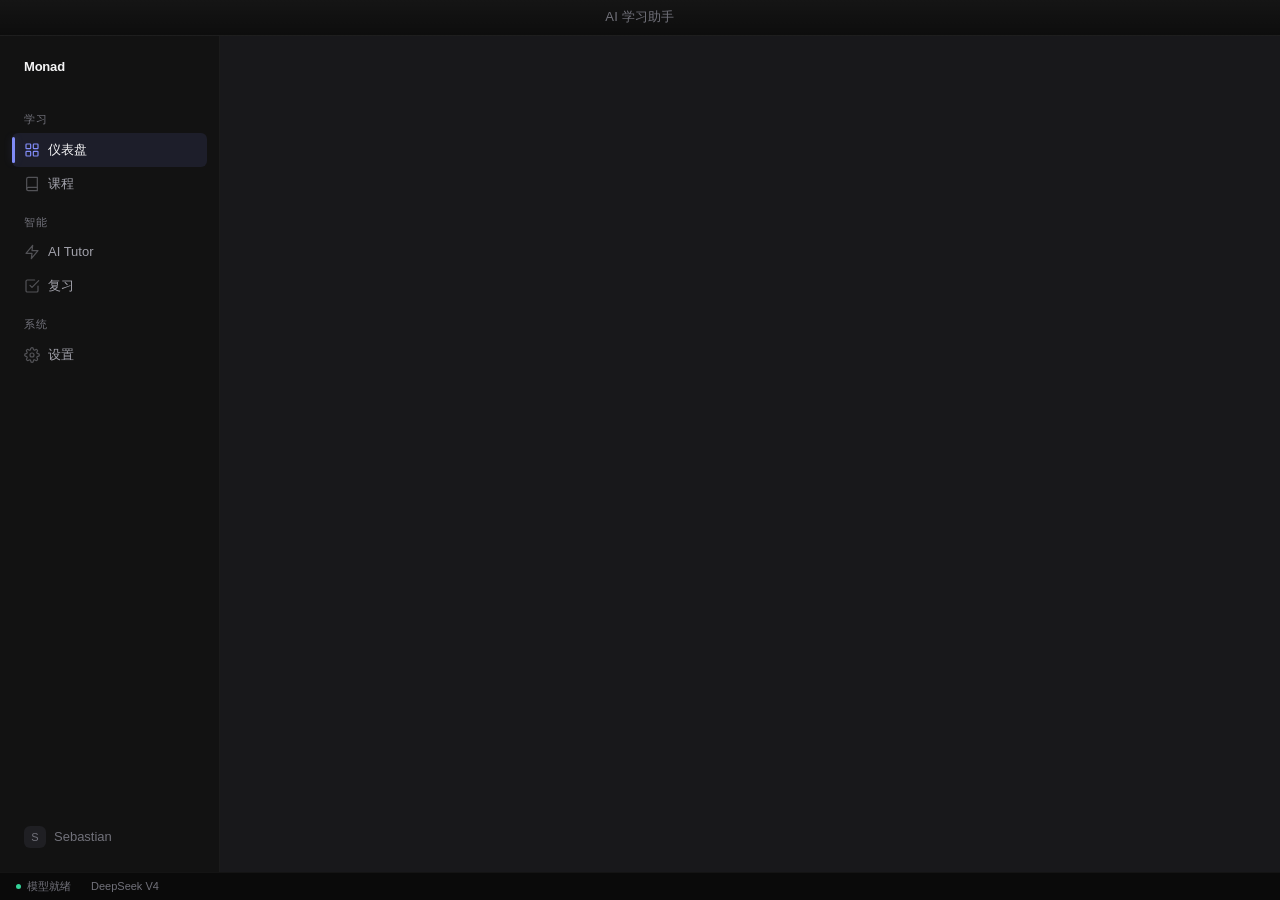
==== commit e7fa5ecb: "Phase 8: multi-agent tutoring system (diagnostic/explanation/quiz/correction agents)" ====
--- a/app/web/index.html
+++ b/app/web/index.html
@@ -155,19 +155,13 @@
     <svg viewBox="0 0 24 24" fill="none" stroke="currentColor" stroke-width="1.8" stroke-linecap="round" stroke-linejoin="round"><path d="M4 19.5A2.5 2.5 0 016.5 17H20"/><path d="M6.5 2H20v20H6.5A2.5 2.5 0 014 19.5v-15A2.5 2.5 0 016.5 2z"/></svg>
     <span data-i18n="sidebar.courses">课程</span>
   </div>
-  <div class="nav-item" data-page="upload">
-    <svg viewBox="0 0 24 24" fill="none" stroke="currentColor" stroke-width="1.8" stroke-linecap="round" stroke-linejoin="round"><path d="M12 1a3 3 0 00-3 3v8a3 3 0 006 0V4a3 3 0 00-3-3z"/><path d="M19 10v2a7 7 0 01-14 0v-2"/><line x1="12" y1="19" x2="12" y2="23"/><line x1="8" y1="23" x2="16" y2="23"/></svg>
-    <span data-i18n="sidebar.lectureAnalysis">录音分析</span>
-  </div>
+
   <div class="sec-label" data-i18n="sidebar.sections.ai">智能</div>
   <div class="nav-item" data-page="tutor">
     <svg viewBox="0 0 24 24" fill="none" stroke="currentColor" stroke-width="1.8" stroke-linecap="round" stroke-linejoin="round"><polygon points="13 2 3 14 12 14 11 22 21 10 12 10 13 2"/></svg>
     <span data-i18n="sidebar.aiTutor">AI Tutor</span>
   </div>
-  <div class="nav-item" data-page="knowledge">
-    <svg viewBox="0 0 24 24" fill="none" stroke="currentColor" stroke-width="1.8" stroke-linecap="round" stroke-linejoin="round"><ellipse cx="12" cy="5" rx="9" ry="3"/><path d="M21 12c0 1.66-4 3-9 3s-9-1.34-9-3"/><path d="M3 5v14c0 1.66 4 3 9 3s9-1.34 9-3V5"/></svg>
-    <span data-i18n="sidebar.knowledgeBase">知识库</span>
-  </div>
+
   <div class="nav-item" data-page="review">
     <svg viewBox="0 0 24 24" fill="none" stroke="currentColor" stroke-width="1.8" stroke-linecap="round" stroke-linejoin="round"><path d="M9 11l3 3L22 4"/><path d="M21 12v7a2 2 0 01-2 2H5a2 2 0 01-2-2V5a2 2 0 012-2h11"/></svg>
     <span>复习</span>
@@ -195,12 +189,12 @@
   <div class="page-title" id="dbGreeting">下午好，Sebastian</div>
   <div class="page-sub" id="dbSubtitle">今天有 2 门新课需要复习</div>
   <div class="quick-grid">
-    <div class="quick-card" onclick="navigateTo('upload')">
+    <div class="quick-card" onclick="quickNewRecording()">
       <svg viewBox="0 0 24 24" fill="none" stroke="currentColor" stroke-width="2" stroke-linecap="round" stroke-linejoin="round"><path d="M12 1a3 3 0 00-3 3v8a3 3 0 006 0V4a3 3 0 00-3-3z"/><path d="M19 10v2a7 7 0 01-14 0v-2"/><line x1="12" y1="19" x2="12" y2="23"/><line x1="8" y1="23" x2="16" y2="23"/></svg>
       <span class="qc-title" data-i18n="dashboard.quickActions.newRecording">新录音</span>
       <span class="qc-desc" data-i18n="dashboard.quickActions.newRecordingDesc">上传课堂录音</span>
     </div>
-    <div class="quick-card" onclick="navigateTo('courses')">
+    <div class="quick-card" onclick="quickAskAI()">
       <svg viewBox="0 0 24 24" fill="none" stroke="currentColor" stroke-width="2" stroke-linecap="round" stroke-linejoin="round"><polygon points="13 2 3 14 12 14 11 22 21 10 12 10 13 2"/></svg>
       <span class="qc-title" data-i18n="dashboard.quickActions.aiQuestion">AI 提问</span>
       <span class="qc-desc" data-i18n="dashboard.quickActions.aiQuestionDesc">向 AI 提问</span>
@@ -240,12 +234,27 @@
   <div class="page-title" id="cdCourseName"></div><div class="page-sub" id="cdCourseMeta"></div>
   <div class="tabs">
     <div class="tab-item active" data-tab="lectures" onclick="switchTab('lectures')" data-i18n="courseDetail.tabs.lectures">课堂记录</div>
-    <div class="tab-item" data-tab="files" onclick="switchTab('files')" data-i18n="courseDetail.tabs.files">课程文件</div>
-    <div class="tab-item" data-tab="ai" onclick="switchTab('ai')" data-i18n="courseDetail.tabs.ai">AI 问答</div>
-  </div>
-  <div id="tab-lectures" class="lecture-list"></div>
-  <div id="tab-files" class="placeholder-tab hidden"><div class="pt-icon">📂</div><div class="pt-text" data-i18n="courseDetail.filesPlaceholder">课程文件功能将于 V2 上线</div></div>
-  <div id="tab-ai" class="placeholder-tab hidden"><div class="pt-icon">💬</div><div class="pt-text" data-i18n="courseDetail.aiPlaceholder">AI 问答功能将于 V2 上线</div></div>
+    <div class="tab-item" data-tab="files" onclick="switchTab('files')">课程资料</div>
+    <div class="tab-item" data-tab="ai" onclick="switchTab('ai')">AI Tutor</div>
+  </div>
+  <div id="tab-lectures">
+    <div style="margin-bottom:var(--space-4)">
+      <button class="btn-secondary" onclick="uploadAudioInCourse()" style="height:36px">🎤 上传课堂录音</button>
+    </div>
+    <div class="lecture-list" id="lectureListInner"></div>
+  </div>
+  <div id="tab-files" class="hidden">
+    <div style="margin-bottom:var(--space-4)">
+      <button class="btn-secondary" onclick="uploadDocumentInCourse()" style="height:36px">+ 上传文档</button>
+    </div>
+    <div id="courseDocList" class="lecture-list"></div>
+  </div>
+  <div id="tab-ai" class="hidden">
+    <div style="margin-bottom:var(--space-4)">
+      <button class="btn-secondary" onclick="createTutorInCourse()" style="height:36px">+ 新建对话</button>
+    </div>
+    <div id="courseChatList" class="lecture-list"></div>
+  </div>
 </div></template>
 
 <template id="tpl-note"><div class="page-view">
@@ -303,6 +312,17 @@
       <div id="reviewTotalCount" style="font-size:var(--text-2xl);font-weight:var(--weight-bold);color:var(--text-primary)">0</div>
       <div style="font-size:var(--text-sm);color:var(--text-tertiary);margin-top:4px">道题目已生成</div>
     </div>
+  </div>
+  <div class="panel" style="margin-bottom:var(--space-6)">
+    <div class="panel-header">记忆保留度 (Ebbinghaus)</div>
+    <div id="curveStats" style="display:flex;gap:var(--space-6);flex-wrap:wrap;margin-top:var(--space-3)">
+      <div><span style="font-size:var(--text-2xl);font-weight:var(--weight-bold);color:var(--accent)" id="avgRetention">--</span><div style="font-size:var(--text-xs);color:var(--text-tertiary)">平均保留度</div></div>
+      <div><span style="font-size:var(--text-2xl);font-weight:var(--weight-bold);color:var(--green)" id="masteredCount">--</span><div style="font-size:var(--text-xs);color:var(--text-tertiary)">已掌握</div></div>
+      <div><span style="font-size:var(--text-2xl);font-weight:var(--weight-bold);color:var(--red)" id="needsReviewCount">--</span><div style="font-size:var(--text-xs);color:var(--text-tertiary)">需复习</div></div>
+      <div><span style="font-size:var(--text-2xl);font-weight:var(--weight-bold);color:var(--text-primary)" id="avgStrength">--</span><div style="font-size:var(--text-xs);color:var(--text-tertiary)">平均记忆强度</div></div>
+    </div>
+    <div id="curveChart" style="margin-top:var(--space-4);height:120px;position:relative"></div>
+    <div id="curveList" style="margin-top:var(--space-4)"></div>
   </div>
   <div style="display:flex;gap:var(--space-3);margin-bottom:var(--space-6)">
     <select class="lang-select" id="reviewCourseSelect" style="flex:1">
@@ -431,7 +451,7 @@
   _currentPage = page;
   var initMap = {
     'dashboard': initDashboard, 'courses': initCourses, 'course-detail': initCourseDetail,
-    'note': initNote, 'upload': initUpload, 'settings': initSettings, 'knowledge': initKnowledge, 'tutor': initTutor, 'review': initReview
+    'note': initNote, 'settings': initSettings, 'tutor': initTutor, 'review': initReview
   };
   if (initMap[page]) initMap[page]();
   if (i18n._loaded) i18n.applyTranslations();
@@ -474,6 +494,30 @@
   if (rn) rn.innerHTML = '<div class="empty-block"><svg viewBox="0 0 24 24" fill="none" stroke="currentColor" stroke-width="1.5"><path d="M14 2H6a2 2 0 00-2 2v16a2 2 0 002 2h12a2 2 0 002-2V8z"/><polyline points="14 2 14 8 20 8"/></svg><div class="eb-text">'+i18n.t('dashboard.empty.noNotes')+'</div></div>';
 }
 
+// ── Dashboard Quick Actions ──
+async function quickNewRecording() {
+  var r = await eel.api_list_courses()();
+  if (!r.success || r.courses.length === 0) {
+    alert('请先创建一门课程');
+    navigateTo('courses');
+    return;
+  }
+  var courseNames = r.courses.map(function(c) { return c.id + ':' + c.name; });
+  var choice = prompt('选择课程:\n' + r.courses.map(function(c, i) { return (i+1) + '. ' + c.name; }).join('\n') + '\n\n输入序号:');
+  if (!choice) return;
+  var idx = parseInt(choice) - 1;
+  if (idx < 0 || idx >= r.courses.length) { alert('无效选择'); return; }
+  navigateTo('course-detail', {courseId: r.courses[idx].id});
+  setTimeout(function() { switchTab('lectures'); }, 300);
+}
+
+async function quickAskAI() {
+  navigateTo('tutor');
+  setTimeout(function() {
+    if (!_tutorSessionId) createTutorSession();
+  }, 300);
+}
+
 // ── Courses ──
 async function initCourses() {
   try {
@@ -496,13 +540,108 @@
 var _cdCourseId = null;
 async function initCourseDetail() { _cdCourseId = _pageParams.courseId; if (!_cdCourseId) { navigateTo('courses'); return; } var cr = await eel.api_get_course(_cdCourseId)(); if (!cr.success) { navigateTo('courses'); return; } document.getElementById('cdCourseName').textContent = cr.course.name; document.getElementById('cdCourseMeta').textContent = i18n.t('courseDetail.detail'); await loadLectures(); }
 async function loadLectures() {
-  var ct = document.getElementById('tab-lectures'); if (!ct) return;
+  var ct = document.getElementById('lectureListInner'); if (!ct) return;
   var lr = await eel.api_get_lectures(_cdCourseId)();
   if (!lr.success || !lr.lectures || lr.lectures.length === 0) { ct.innerHTML = '<div class="empty-state"><svg viewBox="0 0 24 24" fill="none" stroke="currentColor" stroke-width="1.5"><path d="M12 1a3 3 0 00-3 3v8a3 3 0 006 0V4a3 3 0 00-3-3z"/><path d="M19 10v2a7 7 0 01-14 0v-2"/><line x1="12" y1="19" x2="12" y2="23"/><line x1="8" y1="23" x2="16" y2="23"/></svg><div class="es-title">'+i18n.t('courseDetail.empty.title')+'</div><div class="es-desc">'+i18n.t('courseDetail.empty.desc')+'</div><button class="btn" style="width:auto;padding:0 24px" onclick="navigateTo(\'upload\')">'+i18n.t('courseDetail.empty.action')+'</button></div>'; return; }
   var h = '';
   for (var i = 0; i < lr.lectures.length; i++) { var l = lr.lectures[i]; var badge = l.has_note ? '<span class="lc-badge lc-badge-has-note">'+i18n.t('courseDetail.badge.hasNote')+'</span>' : '<span class="lc-badge lc-badge-no-note">'+i18n.t('courseDetail.badge.noNote')+'</span>'; h += '<div class="lecture-card" onclick="navigateTo(\'note\',{lectureId:'+l.id+'})"><div class="lc-header"><span class="lc-title">'+l.title+'</span>'+badge+'</div><div class="lc-meta">'+l.created_at+'</div></div>'; }
   ct.innerHTML = h;
   document.getElementById('cdCourseMeta').textContent = i18n.t('courseDetail.lectureCount', {count: lr.lectures.length});
+}
+
+async function loadCourseDocuments() {
+  var r = await eel.api_get_documents(_cdCourseId)();
+  var container = document.getElementById('courseDocList');
+  if (!container) return;
+  if (!r.success || !r.documents || r.documents.length === 0) {
+    container.innerHTML = '<div class="empty-state"><svg viewBox="0 0 24 24" fill="none" stroke="currentColor" stroke-width="1.5"><path d="M14 2H6a2 2 0 00-2 2v16a2 2 0 002 2h12a2 2 0 002-2V8z"/><polyline points="14 2 14 8 20 8"/></svg><div class="es-title">还没有课程资料</div><div class="es-desc">点击上方按钮上传 PDF/PPT</div></div>';
+    return;
+  }
+  var h = '';
+  for (var i = 0; i < r.documents.length; i++) {
+    var d = r.documents[i];
+    var icon = d.file_type === '.pdf' ? '📄' : (d.file_type === '.pptx' || d.file_type === '.ppt' ? '📊' : '📝');
+    var chunks = d.chunk_count > 0 ? ' · ' + d.chunk_count + ' chunks' : '';
+    h += '<div class="lecture-card"><div class="lc-header"><span class="lc-title">' + icon + ' ' + d.filename + '</span><span class="fi-remove" style="cursor:pointer;color:var(--text-tertiary)" onclick="deleteDocumentInCourse(' + d.id + ')">删除</span></div><div class="lc-meta">' + d.created_at + chunks + '</div></div>';
+  }
+  container.innerHTML = h;
+}
+
+async function deleteDocumentInCourse(docId) {
+  if (!confirm('确认删除这个文档？')) return;
+  var r = await eel.api_delete_document(docId)();
+  if (r.success) loadCourseDocuments();
+  else alert(r.error || '删除失败');
+}
+
+async function uploadDocumentInCourse() {
+  var r = await eel.api_select_document_file()();
+  if (!r.success) return;
+  var btn = event.target;
+  var oldText = btn.textContent;
+  btn.disabled = true; btn.textContent = '上传中...';
+  var ur = await eel.api_upload_document(r.path, _cdCourseId)();
+  btn.disabled = false; btn.textContent = oldText;
+  if (ur.success) loadCourseDocuments();
+  else alert(ur.error || '上传失败');
+}
+
+async function loadCourseChatSessions() {
+  var r = await eel.api_get_chat_sessions(_cdCourseId)();
+  var container = document.getElementById('courseChatList');
+  if (!container) return;
+  if (!r.success || !r.sessions || r.sessions.length === 0) {
+    container.innerHTML = '<div class="empty-state"><svg viewBox="0 0 24 24" fill="none" stroke="currentColor" stroke-width="1.5"><polygon points="13 2 3 14 12 14 11 22 21 10 12 10 13 2"/></svg><div class="es-title">还没有对话</div><div class="es-desc">点击上方按钮新建对话</div></div>';
+    return;
+  }
+  var h = '';
+  for (var i = 0; i < r.sessions.length; i++) {
+    var s = r.sessions[i];
+    h += '<div class="lecture-card" style="cursor:pointer" onclick="openTutorSession(' + s.id + ')"><div class="lc-header"><span class="lc-title">💬 ' + (s.title || '对话 #' + s.id) + '</span></div><div class="lc-meta">' + s.updated_at + '</div></div>';
+  }
+  container.innerHTML = h;
+}
+
+async function createTutorInCourse() {
+  var r = await eel.api_create_chat_session(_cdCourseId, null)();
+  if (r.success) {
+    navigateTo('tutor');
+    setTimeout(function() {
+      if (typeof _tutorSessionId !== 'undefined') _tutorSessionId = r.session.id;
+      if (typeof selectTutorSession === 'function') selectTutorSession(r.session.id);
+    }, 500);
+  }
+}
+
+async function openTutorSession(sessionId) {
+  navigateTo('tutor');
+  setTimeout(function() {
+    if (typeof selectTutorSession === 'function') selectTutorSession(sessionId);
+  }, 500);
+}
+
+async function uploadAudioInCourse() {
+  var r = await eel.api_select_audio_file()();
+  if (!r.success) return;
+  var btn = event.target;
+  btn.disabled = true;
+  btn.textContent = '处理中...';
+  var copyResult = await eel.api_copy_audio(r.path, _cdCourseId)();
+  var tr = await eel.api_transcribe_audio(copyResult.path, _cdCourseId)();
+  if (!tr.success) {
+    btn.disabled = false;
+    btn.textContent = '🎤 上传课堂录音';
+    alert('转录失败: ' + tr.error);
+    return;
+  }
+  var nr = await eel.api_generate_note(tr.lecture_id)();
+  btn.disabled = false;
+  btn.textContent = '🎤 上传课堂录音';
+  if (nr.success) {
+    loadLectures();
+  } else {
+    alert('笔记生成失败: ' + nr.error);
+  }
 }
 function switchTab(tab) { document.querySelectorAll('.tab-item').forEach(function(t){ t.classList.remove('active'); }); var ti = document.querySelector('.tab-item[data-tab="'+tab+'"]'); if (ti) ti.classList.add('active'); var tl = document.getElementById('tab-lectures'), tf = document.getElementById('tab-files'), ta = document.getElementById('tab-ai'); if (tl) tl.classList.toggle('hidden', tab !== 'lectures'); if (tf) tf.classList.toggle('hidden', tab !== 'files'); if (ta) ta.classList.toggle('hidden', tab !== 'ai'); }
 
@@ -596,6 +735,32 @@
 var _tutorStreamBuffer = '';
 var _tutorStreamEl = null;
 var _tutorPendingSources = [];
+
+// Eel callback for multi-agent streaming
+function start_agent_stream(agentType, diagnosis, sources) {
+  _tutorStreamBuffer = '';
+  _tutorPendingSources = sources || [];
+  var msgs = document.getElementById('tutorMessages');
+
+  // Agent 标识
+  var agentLabels = {
+    'explanation': '📖 讲解 Agent',
+    'quiz': '✏️ 出题 Agent',
+    'correction': '⚠️ 纠错 Agent'
+  };
+  var label = agentLabels[agentType] || '🧠 AI Tutor';
+
+  // 诊断信息
+  var diagHtml = '';
+  if (diagnosis && diagnosis.weak_points && diagnosis.weak_points.length > 0) {
+    diagHtml = '<div style="font-size:10px;color:var(--text-tertiary);margin-bottom:2px">💡 识别薄弱: ' + diagnosis.weak_points.join(', ') + '</div>';
+  }
+
+  msgs.insertAdjacentHTML('beforeend', '<div class="tutor-msg assistant" id="_tutorStreaming"><div class="tutor-label">' + label + '</div>' + diagHtml + '<div class="tutor-bubble assistant" id="_tutorStreamBubble"></div></div>');
+  _tutorStreamEl = document.getElementById('_tutorStreamBubble');
+  msgs.scrollTop = msgs.scrollHeight;
+}
+eel.expose(start_agent_stream);
 
 // Eel callbacks (Python -> JS)
 function start_tutor_stream(sources) {
@@ -883,6 +1048,7 @@
   s.innerHTML = h;
   await refreshReviewStats();
   await loadQuizList();
+  await loadCurveStats();
 }
 
 async function refreshReviewStats() {
@@ -892,6 +1058,76 @@
     document.getElementById('reviewDueCount').textContent = r.stats.due_today;
     document.getElementById('reviewTotalCount').textContent = r.stats.total;
   }
+}
+
+async function loadCurveStats() {
+  var cid = document.getElementById('reviewCourseSelect').value || null;
+  try {
+    var r = await eel.api_get_curve_stats(cid)();
+    if (r.success && r.stats.total > 0) {
+      document.getElementById('avgRetention').textContent = (r.stats.avg_retention * 100).toFixed(0) + '%';
+      document.getElementById('masteredCount').textContent = r.stats.mastered;
+      document.getElementById('needsReviewCount').textContent = r.stats.needs_review;
+      document.getElementById('avgStrength').textContent = r.stats.avg_strength.toFixed(1);
+    } else {
+      document.getElementById('avgRetention').textContent = '--';
+      document.getElementById('masteredCount').textContent = '0';
+      document.getElementById('needsReviewCount').textContent = '0';
+      document.getElementById('avgStrength').textContent = '--';
+    }
+    await loadCurveList(cid);
+  } catch(e) {}
+}
+
+async function loadCurveList(cid) {
+  try {
+    var r = await eel.api_get_forgetting_curves(cid)();
+    var container = document.getElementById('curveList');
+    if (!container) return;
+    if (!r.success || !r.curves || r.curves.length === 0) {
+      container.innerHTML = '<div style="color:var(--text-tertiary);font-size:var(--text-sm);text-align:center;padding:var(--space-4)">暂无记忆数据，完成复习后这里会显示遗忘曲线</div>';
+      return;
+    }
+    var h = '';
+    for (var i = 0; i < r.curves.length; i++) {
+      var c = r.curves[i];
+      var pct = (c.current_retention * 100).toFixed(0);
+      var barColor = c.current_retention >= 0.7 ? 'var(--green)' : (c.current_retention >= 0.4 ? 'var(--accent)' : 'var(--red)');
+      var statusIcon = c.needs_review ? '🔴' : '🟢';
+      h += '<div class="lecture-card" style="margin-bottom:8px;cursor:pointer" onclick="showCurveChart('+c.review_id+')">';
+      h += '<div class="lc-header"><span class="lc-title" style="font-size:var(--text-sm)">'+statusIcon+' '+c.question.substring(0,40)+(c.question.length>40?'...':'')+'</span>';
+      h += '<span style="font-size:var(--text-xs);color:var(--text-tertiary)">S='+c.memory_strength.toFixed(1)+'</span></div>';
+      h += '<div style="display:flex;align-items:center;gap:var(--space-2);margin-top:6px">';
+      h += '<div style="flex:1;height:6px;background:var(--bg-input);border-radius:3px;overflow:hidden"><div style="height:100%;width:'+pct+'%;background:'+barColor+';border-radius:3px;transition:width 300ms"></div></div>';
+      h += '<span style="font-size:var(--text-xs);color:var(--text-tertiary);min-width:36px;text-align:right">'+pct+'%</span>';
+      h += '</div></div>';
+    }
+    container.innerHTML = h;
+  } catch(e) {}
+}
+
+async function showCurveChart(reviewId) {
+  try {
+    var r = await eel.api_get_curve_chart(reviewId)();
+    if (!r.success) return;
+    var data = r.data;
+    var chart = document.getElementById('curveChart');
+    if (!chart) return;
+
+    // Simple CSS bar chart
+    var h = '<div style="display:flex;align-items:flex-end;gap:2px;height:100%;padding:0 4px">';
+    for (var i = 0; i < data.chart_data.length; i++) {
+      var d = data.chart_data[i];
+      var height = Math.max(2, d.retention * 100);
+      var color = d.is_today ? 'var(--accent)' : (d.is_threshold ? 'var(--red)' : 'var(--accent-muted)');
+      var opacity = d.is_today ? 1.0 : 0.4 + d.retention * 0.4;
+      h += '<div style="flex:1;height:'+height+'%;background:'+color+';opacity:'+opacity+';border-radius:2px 2px 0 0;min-width:4px" title="Day '+d.day+': '+(d.retention*100).toFixed(0)+'%"></div>';
+    }
+    h += '</div>';
+    h += '<div style="display:flex;justify-content:space-between;font-size:var(--text-xs);color:var(--text-tertiary);margin-top:4px"><span>Day 0</span><span style="color:var(--accent)">Now: Day '+data.current_day+' ('+(data.current_retention*100).toFixed(0)+'%)</span><span>Day 30</span></div>';
+
+    chart.innerHTML = h;
+  } catch(e) {}
 }
 
 async function loadQuizList() {
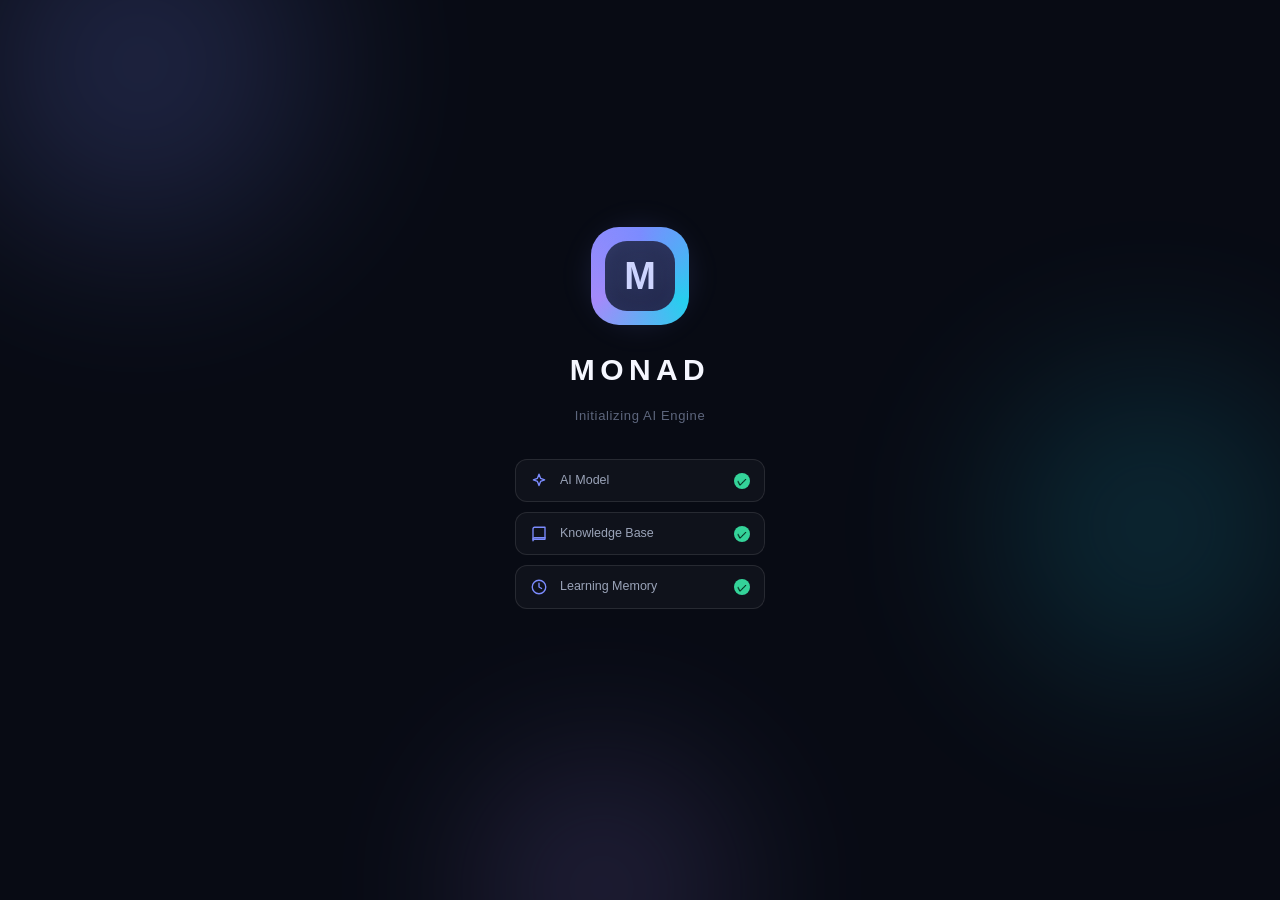
==== commit 73743876: "UI: course menu (rename/archive/delete) + 6:4 course space + cascade delete + archived field" ====
--- a/app/web/index.html
+++ b/app/web/index.html
@@ -2,1292 +2,67 @@
 <html lang="zh-CN">
 <head>
 <meta charset="UTF-8">
-<meta name="viewport" content="width=device-width,initial-scale=1.0">
-<title>Monad</title>
-<script src="/eel.js"></script>
-<script src="js/i18n.js"></script>
-<link rel="stylesheet" href="css/design-system.css">
-<style>
-body{display:flex;flex-direction:column;height:100vh}
-#titlebar{height:var(--titlebar-h);flex-shrink:0;background:linear-gradient(180deg,rgba(255,255,255,0.03) 0%,rgba(255,255,255,0) 100%),#0D0D0D;border-bottom:1px solid var(--border-subtle);display:flex;align-items:center;justify-content:center;-webkit-app-region:drag}
-#titlebar span{font-size:var(--text-sm);font-weight:var(--weight-medium);color:var(--text-tertiary);letter-spacing:0.2px}
-#body-wrap{display:flex;flex:1;overflow:hidden}
-#sidebar{width:var(--sidebar-w);flex-shrink:0;background:var(--bg-sidebar);border-right:1px solid var(--border-subtle);display:flex;flex-direction:column;padding:var(--space-3)}
-#sidebar .logo{font-size:var(--text-sm);font-weight:var(--weight-semibold);color:var(--text-primary);padding:var(--space-2) var(--space-3);margin-bottom:var(--space-3);letter-spacing:-0.2px}
-#sidebar .sec-label{font-size:var(--text-xs);font-weight:var(--weight-medium);color:var(--text-tertiary);text-transform:uppercase;letter-spacing:0.6px;padding:var(--space-3) var(--space-3) var(--space-1)}
-#sidebar .nav-item{display:flex;align-items:center;gap:var(--space-2);padding:0 var(--space-3);height:34px;border-radius:var(--radius-sm);font-size:var(--text-sm);font-weight:var(--weight-regular);color:var(--text-secondary);cursor:pointer;transition:all var(--ease-fast);position:relative}
-#sidebar .nav-item:hover{background:var(--bg-card);color:var(--text-primary)}
-#sidebar .nav-item.active{background:var(--accent-muted);color:var(--text-primary);font-weight:var(--weight-medium)}
-#sidebar .nav-item.active::before{content:'';position:absolute;left:0;top:4px;bottom:4px;width:2.5px;border-radius:2px;background:var(--accent);box-shadow:0 0 8px var(--accent-glow);animation:indIn 200ms cubic-bezier(0.16,1,0.3,1)}
-@keyframes indIn{from{transform:scaleY(0);opacity:0}to{transform:scaleY(1);opacity:1}}
-#sidebar .nav-item svg{width:16px;height:16px;flex-shrink:0;opacity:0.45}
-#sidebar .nav-item:hover svg{opacity:0.70}
-#sidebar .nav-item.active svg{opacity:1;color:var(--accent)}
-#sidebar .nav-item.disabled{opacity:0.30;cursor:not-allowed;pointer-events:none}
-#sidebar .user{margin-top:auto;padding:var(--space-3);font-size:var(--text-sm);color:var(--text-tertiary);display:flex;align-items:center;gap:var(--space-2)}
-#sidebar .user .avatar{width:22px;height:22px;border-radius:var(--radius-sm);background:var(--bg-card);display:flex;align-items:center;justify-content:center;font-size:11px}
-#content-slot{flex:1;background:var(--bg-surface);padding:var(--space-8);overflow-y:auto;position:relative}
-.page-view{animation:pgEnter 220ms cubic-bezier(0.16,1,0.3,1)}
-.page-view.exiting{animation:pgExit 120ms cubic-bezier(0.4,0,1,1) forwards;pointer-events:none}
-@keyframes pgEnter{from{opacity:0;transform:translateY(6px)}to{opacity:1;transform:translateY(0)}}
-@keyframes pgExit{from{opacity:1;transform:translateY(0)}to{opacity:0;transform:translateY(-6px)}}
-#statusbar{height:var(--statusbar-h);flex-shrink:0;background:#0A0A0A;border-top:1px solid var(--border-subtle);display:flex;align-items:center;padding:0 var(--space-4);gap:var(--space-5);font-size:var(--text-xs);color:var(--text-tertiary)}
-#statusbar .dot{width:5px;height:5px;border-radius:50%;background:var(--green)}
-.page-title{font-size:var(--text-2xl);font-weight:var(--weight-bold);letter-spacing:-0.4px;margin-bottom:4px;color:var(--text-primary)}
-.page-sub{font-size:var(--text-base);color:var(--text-secondary);font-weight:var(--weight-regular);margin-bottom:var(--space-8)}
-.back-link{display:inline-flex;align-items:center;gap:4px;font-size:var(--text-sm);color:var(--text-secondary);cursor:pointer;margin-bottom:var(--space-4);transition:color var(--ease-fast)}
-.back-link:hover{color:var(--text-primary)}.back-link svg{width:14px;height:14px}
-.panel{background:var(--bg-card);border:1px solid var(--border-default);border-radius:var(--radius-xl);padding:var(--space-5);transition:all var(--ease-normal)}
-.panel-header{font-size:var(--text-xs);font-weight:var(--weight-semibold);color:var(--text-tertiary);text-transform:uppercase;letter-spacing:0.5px;margin-bottom:var(--space-4)}
-.quick-grid{display:grid;grid-template-columns:repeat(3,1fr);gap:var(--space-4);margin-bottom:var(--space-8)}
-.quick-card{background:var(--bg-card);border:1px solid var(--border-default);border-radius:var(--radius-2xl);padding:var(--space-5);cursor:pointer;transition:all var(--ease-normal);display:flex;flex-direction:column;gap:var(--space-2)}
-.quick-card:hover{background:var(--bg-card-hover);border-color:var(--border-visible);transform:translateY(-2px);box-shadow:var(--shadow-md)}
-.quick-card:active{transform:translateY(0);box-shadow:var(--shadow-xs);transition:all 80ms ease-in}
-.quick-card svg{width:22px;height:22px;opacity:0.65;color:var(--accent)}
-.quick-card .qc-title{font-size:var(--text-lg);font-weight:var(--weight-semibold);color:var(--text-primary);letter-spacing:0.01em}
-.quick-card .qc-desc{font-size:var(--text-sm);color:var(--text-tertiary);font-weight:var(--weight-regular);line-height:1.65}
-.two-col{display:grid;grid-template-columns:1fr 1fr;gap:var(--space-4);margin-bottom:var(--space-8)}
-.course-row{padding:var(--space-2) 0;font-size:var(--text-sm);color:var(--text-secondary);display:flex;align-items:center;gap:var(--space-2);cursor:pointer;transition:color var(--ease-fast)}
-.course-row:hover{color:var(--text-primary)}.course-row svg{width:14px;height:14px;opacity:0.50;flex-shrink:0}
-.empty-block{display:flex;flex-direction:column;align-items:center;justify-content:center;padding:var(--space-6) 0;text-align:center;gap:var(--space-2)}
-.empty-block svg{width:28px;height:28px;opacity:0.18;color:var(--text-tertiary)}
-.empty-block .eb-text{font-size:var(--text-sm);color:var(--text-tertiary);line-height:1.6;max-width:200px}
-.tabs{display:flex;gap:0;margin-bottom:var(--space-6);border-bottom:1px solid var(--border-subtle)}
-.tab-item{padding:var(--space-2) var(--space-4);font-size:var(--text-sm);font-weight:var(--weight-medium);color:var(--text-secondary);cursor:pointer;position:relative;transition:color var(--ease-fast)}
-.tab-item:hover{color:var(--text-primary)}.tab-item.active{color:var(--text-primary);font-weight:var(--weight-semibold)}
-.tab-item.active::after{content:'';position:absolute;bottom:-1px;left:0;right:0;height:2px;background:var(--accent);border-radius:1px}
-.lecture-list{display:flex;flex-direction:column;gap:var(--space-3)}
-.lecture-card{background:var(--bg-card);border:1px solid var(--border-default);border-radius:var(--radius-lg);padding:var(--space-4);cursor:pointer;transition:all var(--ease-normal)}
-.lecture-card:hover{background:var(--bg-card-hover);border-color:var(--border-visible);transform:translateY(-1px);box-shadow:var(--shadow-sm)}
-.lecture-card .lc-header{display:flex;justify-content:space-between;align-items:center;margin-bottom:6px}
-.lecture-card .lc-title{font-size:var(--text-base);font-weight:var(--weight-semibold);color:var(--text-primary)}
-.lecture-card .lc-meta{font-size:var(--text-sm);color:var(--text-tertiary)}
-.lc-badge{font-size:var(--text-xs);padding:2px 8px;border-radius:var(--radius-full);font-weight:var(--weight-medium)}
-.lc-badge-has-note{background:rgba(52,211,153,0.10);color:var(--green)}
-.lc-badge-no-note{background:var(--bg-input);color:var(--text-tertiary)}
-.step-label{font-size:var(--text-sm);font-weight:var(--weight-medium);color:var(--text-secondary);margin-bottom:4px}
-.upload-select{width:100%;height:36px;padding:0 var(--space-3);background:var(--bg-input);border:1px solid var(--border-default);border-radius:var(--radius-sm);font-size:var(--text-sm);color:var(--text-primary);outline:none;cursor:pointer;margin-bottom:var(--space-6);appearance:none}
-.upload-select:focus{border-color:var(--accent);box-shadow:var(--shadow-glow)}
-.upload-zone{border:2px dashed rgba(255,255,255,0.10);border-radius:var(--radius-2xl);padding:48px;text-align:center;cursor:pointer;transition:all var(--ease-normal);margin-bottom:var(--space-6)}
-.upload-zone:hover{border-color:var(--accent);background:var(--accent-muted)}
-.upload-zone svg{width:32px;height:32px;margin-bottom:var(--space-3);opacity:0.45;transition:all var(--ease-normal)}
-.upload-zone:hover svg{opacity:0.75;transform:scale(1.05)}
-.upload-zone .uz-text{font-size:var(--text-base);color:var(--text-secondary);font-weight:var(--weight-medium)}
-.upload-zone .uz-hint{font-size:var(--text-sm);color:var(--text-tertiary);margin-top:4px}
-.file-info-card{background:var(--bg-card);border:1px solid var(--border-default);border-radius:var(--radius-xl);padding:var(--space-4);margin-bottom:var(--space-6);display:flex;justify-content:space-between;align-items:center}
-.file-info-card .fi-name{font-size:var(--text-base);font-weight:var(--weight-medium);color:var(--text-primary)}
-.file-info-card .fi-meta{font-size:var(--text-sm);color:var(--text-secondary);margin-top:2px}
-.file-info-card .fi-remove{font-size:var(--text-sm);color:var(--text-tertiary);cursor:pointer;padding:4px 8px;border-radius:var(--radius-sm);transition:all var(--ease-fast)}
-.file-info-card .fi-remove:hover{color:var(--red);background:rgba(248,113,113,0.08)}
-.btn{width:100%;height:40px;background:var(--accent);color:#fff;border:none;border-radius:var(--radius-sm);font-size:var(--text-base);font-weight:var(--weight-semibold);cursor:pointer;transition:all var(--ease-fast)}
-.btn:hover{background:var(--accent-hover);box-shadow:0 4px 12px var(--accent-glow)}
-.btn:active{transform:scale(0.97);box-shadow:0 1px 4px rgba(0,0,0,0.3)}
-.btn:disabled{opacity:0.35;cursor:not-allowed;box-shadow:none}
-.btn-secondary{background:var(--bg-card);border:1px solid var(--border-default);color:var(--text-primary);height:36px;padding:0 var(--space-4);border-radius:var(--radius-sm);font-size:var(--text-sm);cursor:pointer;transition:all var(--ease-fast)}
-.btn-secondary:hover{background:var(--bg-card-hover);border-color:var(--border-visible)}
-.progress-section{margin-top:var(--space-6)}
-.progress-bar{height:5px;background:var(--border-subtle);border-radius:3px;margin-bottom:var(--space-4);overflow:hidden}
-.progress-bar .fill{height:100%;background:var(--accent);border-radius:3px;width:0;transition:width 400ms ease-out}
-.progress-step{display:flex;align-items:center;gap:var(--space-3);padding:var(--space-2) 0;font-size:var(--text-sm)}
-.progress-step .ps-icon{width:18px;text-align:center;flex-shrink:0}
-.ps-done{color:var(--green)}.ps-active{color:var(--accent)}.ps-wait{color:var(--text-tertiary)}
-.note-box{background:var(--bg-card);border:1px solid var(--border-default);border-radius:var(--radius-xl);padding:var(--space-5);margin-top:var(--space-6);line-height:var(--leading-relaxed)}
-.note-box h3{font-size:var(--text-lg);font-weight:var(--weight-semibold);margin-bottom:var(--space-4);color:var(--text-primary)}
-.settings-card{background:var(--bg-card);border:1px solid var(--border-default);border-radius:var(--radius-xl);padding:var(--space-5);margin-bottom:var(--space-4)}
-.settings-card .sc-title{font-size:var(--text-xs);font-weight:var(--weight-semibold);color:var(--text-tertiary);text-transform:uppercase;letter-spacing:0.5px;margin-bottom:14px}
-.settings-field-label{display:block;font-size:var(--text-sm);font-weight:var(--weight-medium);color:var(--text-secondary);margin-bottom:6px}
-.input-row{display:flex;gap:var(--space-2)}
-.input-row input{flex:1;height:36px;padding:0 var(--space-3);background:var(--bg-input);border:1px solid var(--border-default);border-radius:var(--radius-sm);font-size:var(--text-sm);color:var(--text-primary);outline:none}
-.input-row input:focus{border-color:var(--accent);box-shadow:var(--shadow-glow)}
-.btn-test{height:36px;padding:0 var(--space-4);background:var(--bg-card);border:1px solid var(--border-default);border-radius:var(--radius-sm);font-size:var(--text-sm);color:var(--text-secondary);cursor:pointer;transition:all var(--ease-fast)}
-.btn-test:hover{background:var(--bg-card-hover);color:var(--text-primary)}
-.btn-save{width:100%;height:40px;background:var(--accent);color:#fff;border:none;border-radius:var(--radius-sm);font-size:var(--text-base);font-weight:var(--weight-semibold);cursor:pointer;transition:all var(--ease-fast);margin-top:var(--space-2)}
-.btn-save:hover{background:var(--accent-hover);box-shadow:0 4px 12px var(--accent-glow)}
-.btn-save:active{transform:scale(0.97)}
-.status-msg{font-size:var(--text-sm);margin-top:4px}.status-msg.ok{color:var(--green)}.status-msg.fail{color:var(--red)}
-.lang-select{width:100%;height:36px;padding:0 var(--space-3);background:var(--bg-input);border:1px solid var(--border-default);border-radius:var(--radius-sm);font-size:var(--text-sm);color:var(--text-primary);outline:none;cursor:pointer;appearance:none}
-.lang-select:focus{border-color:var(--accent);box-shadow:var(--shadow-glow)}
-.note-section{margin-bottom:var(--space-6)}
-.note-section-title{font-size:var(--text-xs);font-weight:var(--weight-semibold);color:var(--text-tertiary);text-transform:uppercase;letter-spacing:0.5px;margin-bottom:var(--space-3)}
-.note-summary{background:var(--bg-card);border-left:3px solid var(--accent);border-radius:0 var(--radius-lg) var(--radius-lg) 0;padding:var(--space-4);line-height:var(--leading-relaxed);box-shadow:0 0 12px rgba(129,140,248,0.06)}
-.note-concept-item{display:flex;gap:var(--space-2);padding:var(--space-2) 0;font-size:var(--text-base);line-height:var(--leading-relaxed);color:var(--text-secondary)}
-.note-concept-item .nci-dot{color:var(--accent);flex-shrink:0;margin-top:2px}
-.equation-block{background:var(--bg-card);border:1px solid var(--border-default);border-radius:var(--radius-md);padding:var(--space-3) var(--space-4);margin-bottom:var(--space-2);font-family:var(--font-mono);font-size:var(--text-sm);color:var(--text-primary);overflow-x:auto}
-.equation-desc{font-size:var(--text-sm);color:var(--text-secondary);margin-bottom:var(--space-3);padding-left:var(--space-2)}
-.exam-item{padding:var(--space-2) 0;font-size:var(--text-base);display:flex;gap:var(--space-2);align-items:flex-start;color:var(--text-secondary)}
-.term-table{width:100%;border-collapse:collapse}
-.term-table td{padding:var(--space-2) var(--space-3);font-size:var(--text-sm);border-bottom:1px solid var(--border-subtle)}
-.term-table td:first-child{font-weight:var(--weight-semibold);width:180px;color:var(--text-primary)}
-.term-table td:last-child{color:var(--text-secondary)}
-.transcript-collapsed{max-height:300px;overflow-y:auto;background:var(--bg-card);border:1px solid var(--border-default);border-radius:var(--radius-lg);padding:var(--space-4);margin-top:var(--space-4);font-size:var(--text-sm);color:var(--text-secondary);line-height:var(--leading-relaxed)}
-.action-bar{display:flex;gap:var(--space-2);margin-top:var(--space-6)}
-.empty-state{display:flex;flex-direction:column;align-items:center;justify-content:center;padding:var(--space-12) 0;text-align:center}
-.empty-state svg{width:48px;height:48px;opacity:0.15;margin-bottom:var(--space-4)}
-.empty-state .es-title{font-size:var(--text-lg);font-weight:var(--weight-semibold);color:var(--text-primary);margin-bottom:4px}
-.empty-state .es-desc{font-size:var(--text-sm);color:var(--text-secondary);margin-bottom:var(--space-5)}
-.placeholder-tab{display:flex;flex-direction:column;align-items:center;justify-content:center;padding:var(--space-12) 0;text-align:center;color:var(--text-tertiary)}
-.placeholder-tab .pt-icon{font-size:32px;margin-bottom:var(--space-3);opacity:0.25}
-.placeholder-tab .pt-text{font-size:var(--text-sm)}
-/* tutor */
-.tutor-msg{display:flex;flex-direction:column;margin-bottom:var(--space-4)}
-.tutor-msg.user{align-items:flex-end}
-.tutor-msg.assistant{align-items:flex-start}
-.tutor-bubble{max-width:85%;padding:var(--space-3) var(--space-4);border-radius:var(--radius-lg);font-size:var(--text-sm);line-height:1.65;color:var(--text-primary)}
-.tutor-bubble.user{background:var(--bg-card);border-bottom-right-radius:4px}
-.tutor-bubble.assistant{background:var(--accent-muted);border-bottom-left-radius:4px}
-.tutor-label{font-size:var(--text-xs);color:var(--text-tertiary);margin-bottom:4px}
-</style>
+<title>Monad — AI 学习伙伴</title>
+<link rel="stylesheet" href="css/variables.css">
+<link rel="stylesheet" href="css/styles.css">
 </head>
 <body>
 
-<div id="titlebar"><span data-i18n="app.titlebar">AI 学习助手</span></div>
-
-<div id="body-wrap">
-
-<div id="sidebar">
-  <div class="logo" data-i18n="sidebar.logo">Monad</div>
-  <div class="sec-label" data-i18n="sidebar.sections.study">学习</div>
-  <div class="nav-item active" data-page="dashboard">
-    <svg viewBox="0 0 24 24" fill="none" stroke="currentColor" stroke-width="1.8" stroke-linecap="round" stroke-linejoin="round"><rect x="3" y="3" width="7" height="7" rx="1"/><rect x="14" y="3" width="7" height="7" rx="1"/><rect x="3" y="14" width="7" height="7" rx="1"/><rect x="14" y="14" width="7" height="7" rx="1"/></svg>
-    <span data-i18n="sidebar.dashboard">仪表盘</span>
+<!-- ═══ 启动动画 ═══ -->
+<div id="splash" class="splash">
+  <div class="splash-bg"><span class="blob b1"></span><span class="blob b2"></span><span class="blob b3"></span></div>
+  <div class="splash-inner">
+    <div class="logo-wrap"><span class="logo-ring"></span><span class="logo-core">M</span></div>
+    <div class="splash-name">MONAD</div>
+    <div class="splash-sub">Initializing AI Engine</div>
+    <div class="splash-steps">
+      <div class="s-step"><span class="s-ic"><svg viewBox="0 0 24 24" fill="none" stroke="currentColor" stroke-width="1.8" stroke-linecap="round" stroke-linejoin="round"><path d="M12 3l2.1 5.4L19.5 10.5l-5.4 2.1L12 18l-2.1-5.4L4.5 10.5l5.4-2.1z"/></svg></span><span>AI Model</span><span class="s-check">✓</span></div>
+      <div class="s-step"><span class="s-ic"><svg viewBox="0 0 24 24" fill="none" stroke="currentColor" stroke-width="1.8" stroke-linecap="round" stroke-linejoin="round"><path d="M4 5a2 2 0 0 1 2-2h14v16H6a2 2 0 0 0-2 2z"/><path d="M4 19a2 2 0 0 1 2-2h14"/></svg></span><span>Knowledge Base</span><span class="s-check">✓</span></div>
+      <div class="s-step"><span class="s-ic"><svg viewBox="0 0 24 24" fill="none" stroke="currentColor" stroke-width="1.8" stroke-linecap="round" stroke-linejoin="round"><circle cx="12" cy="12" r="9"/><path d="M12 7v5l3.5 2"/></svg></span><span>Learning Memory</span><span class="s-check">✓</span></div>
+    </div>
+    <div class="splash-welcome"><span class="w-spark">✦</span> Welcome back, Sebastian</div>
   </div>
-  <div class="nav-item" data-page="courses">
-    <svg viewBox="0 0 24 24" fill="none" stroke="currentColor" stroke-width="1.8" stroke-linecap="round" stroke-linejoin="round"><path d="M4 19.5A2.5 2.5 0 016.5 17H20"/><path d="M6.5 2H20v20H6.5A2.5 2.5 0 014 19.5v-15A2.5 2.5 0 016.5 2z"/></svg>
-    <span data-i18n="sidebar.courses">课程</span>
-  </div>
-
-  <div class="sec-label" data-i18n="sidebar.sections.ai">智能</div>
-  <div class="nav-item" data-page="tutor">
-    <svg viewBox="0 0 24 24" fill="none" stroke="currentColor" stroke-width="1.8" stroke-linecap="round" stroke-linejoin="round"><polygon points="13 2 3 14 12 14 11 22 21 10 12 10 13 2"/></svg>
-    <span data-i18n="sidebar.aiTutor">AI Tutor</span>
-  </div>
-
-  <div class="nav-item" data-page="review">
-    <svg viewBox="0 0 24 24" fill="none" stroke="currentColor" stroke-width="1.8" stroke-linecap="round" stroke-linejoin="round"><path d="M9 11l3 3L22 4"/><path d="M21 12v7a2 2 0 01-2 2H5a2 2 0 01-2-2V5a2 2 0 012-2h11"/></svg>
-    <span>复习</span>
-  </div>
-  <div class="sec-label" data-i18n="sidebar.sections.system">系统</div>
-  <div class="nav-item" data-page="settings">
-    <svg viewBox="0 0 24 24" fill="none" stroke="currentColor" stroke-width="1.8" stroke-linecap="round" stroke-linejoin="round"><circle cx="12" cy="12" r="3"/><path d="M19.4 15a1.65 1.65 0 00.33 1.82l.06.06a2 2 0 010 2.83 2 2 0 01-2.83 0l-.06-.06a1.65 1.65 0 00-1.82-.33 1.65 1.65 0 00-1 1.51V21a2 2 0 01-4 0v-.09A1.65 1.65 0 009 19.4a1.65 1.65 0 00-1.82.33l-.06.06a2 2 0 01-2.83-2.83l.06-.06A1.65 1.65 0 004.68 15a1.65 1.65 0 00-1.51-1H3a2 2 0 010-4h.09A1.65 1.65 0 004.6 9a1.65 1.65 0 00-.33-1.82l-.06-.06a2 2 0 012.83-2.83l.06.06A1.65 1.65 0 009 4.68a1.65 1.65 0 001-1.51V3a2 2 0 014 0v.09a1.65 1.65 0 001 1.51 1.65 1.65 0 001.82-.33l.06-.06a2 2 0 012.83 2.83l-.06.06A1.65 1.65 0 0019.4 9a1.65 1.65 0 001.51 1H21a2 2 0 010 4h-.09a1.65 1.65 0 00-1.51 1z"/></svg>
-    <span data-i18n="sidebar.settings">设置</span>
-  </div>
-  <div class="user"><div class="avatar">S</div><span data-i18n="sidebar.user">Sebastian</span></div>
 </div>
 
-<div id="content-slot"></div>
+<!-- ═══ 应用外壳：全局导航 + AI 副栏 + 主舞台 ═══ -->
+<div class="app">
+  <!-- 第一级：全局引导栏（图标+文字，220px，定海神针） -->
+  <aside class="gnav" id="gnav"></aside>
 
+  <!-- 第二级：AI 专属图标副栏（60px，仅 Tutor 页显示） -->
+  <aside class="aisub" id="aisub"></aside>
+
+  <!-- 主舞台：AI 聊天全屏沉浸 -->
+  <main class="main">
+    <header class="topbar" id="topbar"></header>
+    <div class="page" id="page"></div>
+  </main>
 </div>
 
-<div id="statusbar">
-  <span style="display:flex;align-items:center;gap:6px"><span class="dot"></span><span data-i18n="statusbar.ready">模型就绪</span></span>
-  <span data-i18n="statusbar.model">DeepSeek V4</span>
+<!-- ═══ Popover（悬浮面板，不挤压主界面） ═══ -->
+<div id="popover" class="popover hidden"></div>
+
+<!-- ═══ 命令中枢 Command Palette（居中毛玻璃） ═══ -->
+<div id="cmdOverlay" class="cmd-overlay hidden">
+  <div class="cmd-panel">
+    <div class="cmd-search">
+      <svg viewBox="0 0 24 24" fill="none" stroke="currentColor" stroke-width="2" stroke-linecap="round" stroke-linejoin="round" style="width:17px;height:17px;opacity:0.6"><circle cx="11" cy="11" r="8"/><line x1="21" y1="21" x2="16.65" y2="16.65"/></svg>
+      <input id="cmdInput" placeholder="搜索历史对话、课程、知识库文件…" autofocus>
+      <span class="cmd-kbd">ESC</span>
+    </div>
+    <div id="cmdList" class="cmd-list"></div>
+  </div>
 </div>
 
-<!-- ═══════════════════════ TEMPLATES ═══════════════════════ -->
-
-<template id="tpl-dashboard"><div class="page-view">
-  <div class="page-title" id="dbGreeting">下午好，Sebastian</div>
-  <div class="page-sub" id="dbSubtitle">今天有 2 门新课需要复习</div>
-  <div class="quick-grid">
-    <div class="quick-card" onclick="quickNewRecording()">
-      <svg viewBox="0 0 24 24" fill="none" stroke="currentColor" stroke-width="2" stroke-linecap="round" stroke-linejoin="round"><path d="M12 1a3 3 0 00-3 3v8a3 3 0 006 0V4a3 3 0 00-3-3z"/><path d="M19 10v2a7 7 0 01-14 0v-2"/><line x1="12" y1="19" x2="12" y2="23"/><line x1="8" y1="23" x2="16" y2="23"/></svg>
-      <span class="qc-title" data-i18n="dashboard.quickActions.newRecording">新录音</span>
-      <span class="qc-desc" data-i18n="dashboard.quickActions.newRecordingDesc">上传课堂录音</span>
-    </div>
-    <div class="quick-card" onclick="quickAskAI()">
-      <svg viewBox="0 0 24 24" fill="none" stroke="currentColor" stroke-width="2" stroke-linecap="round" stroke-linejoin="round"><polygon points="13 2 3 14 12 14 11 22 21 10 12 10 13 2"/></svg>
-      <span class="qc-title" data-i18n="dashboard.quickActions.aiQuestion">AI 提问</span>
-      <span class="qc-desc" data-i18n="dashboard.quickActions.aiQuestionDesc">向 AI 提问</span>
-    </div>
-    <div class="quick-card" onclick="navigateTo('courses')">
-      <svg viewBox="0 0 24 24" fill="none" stroke="currentColor" stroke-width="2" stroke-linecap="round" stroke-linejoin="round"><path d="M11 4H4a2 2 0 00-2 2v14a2 2 0 002 2h14a2 2 0 002-2v-7"/><path d="M18.5 2.5a2.121 2.121 0 013 3L12 15l-4 1 1-4 9.5-9.5z"/></svg>
-      <span class="qc-title" data-i18n="dashboard.quickActions.quickNote">快速笔记</span>
-      <span class="qc-desc" data-i18n="dashboard.quickActions.quickNoteDesc">手动记录想法</span>
-    </div>
-  </div>
-  <div class="two-col">
-    <div class="panel"><div class="panel-header" data-i18n="dashboard.recentCourses">最近课程</div><div id="recentCourses" style="color:var(--text-secondary);font-size:var(--text-sm)"></div></div>
-    <div class="panel"><div class="panel-header" data-i18n="dashboard.weeklyStats">本周统计</div><div id="weeklyStats" style="color:var(--text-secondary);font-size:var(--text-sm)"></div></div>
-  </div>
-  <div class="panel"><div class="panel-header" data-i18n="dashboard.recentNotes">最近笔记</div><div id="recentNotes" style="color:var(--text-tertiary);font-size:var(--text-sm)"></div></div>
-</div></template>
-
-<template id="tpl-courses"><div class="page-view">
-  <div class="page-title" data-i18n="courses.title">课程</div>
-  <div class="page-sub" id="coursesSubtitle" data-i18n="courses.subtitle">管理你的所有课程</div>
-  <div class="two-col" id="coursesGrid"></div>
-  <div class="panel hidden" id="createCourseForm" style="margin-top:var(--space-4)">
-    <div class="panel-header" data-i18n="courses.newCourse">新建课程</div>
-    <div style="display:flex;gap:var(--space-2);margin-top:var(--space-3)">
-      <input type="text" id="newCourseName" placeholder="课程名称，如：工程力学" style="flex:1;height:36px;padding:0 var(--space-3);background:var(--bg-input);border:1px solid var(--border-default);border-radius:var(--radius-sm);font-size:var(--text-sm);color:var(--text-primary);outline:none" onkeydown="if(event.key==='Enter')createCourse()"/>
-      <button class="btn-test" onclick="createCourse()" style="height:36px" data-i18n="courses.confirm">确认</button>
-      <button class="btn-test" onclick="hideCreateCourse()" style="height:36px" data-i18n="courses.cancel">取消</button>
-    </div>
-  </div>
-</div></template>
-
-<template id="tpl-course-detail"><div class="page-view">
-  <div class="back-link" onclick="navigateTo('courses')">
-    <svg viewBox="0 0 24 24" fill="none" stroke="currentColor" stroke-width="2" stroke-linecap="round" stroke-linejoin="round"><polyline points="15 18 9 12 15 6"/></svg>
-    <span data-i18n="courseDetail.back">返回课程列表</span>
-  </div>
-  <div class="page-title" id="cdCourseName"></div><div class="page-sub" id="cdCourseMeta"></div>
-  <div class="tabs">
-    <div class="tab-item active" data-tab="lectures" onclick="switchTab('lectures')" data-i18n="courseDetail.tabs.lectures">课堂记录</div>
-    <div class="tab-item" data-tab="files" onclick="switchTab('files')">课程资料</div>
-    <div class="tab-item" data-tab="ai" onclick="switchTab('ai')">AI Tutor</div>
-  </div>
-  <div id="tab-lectures">
-    <div style="margin-bottom:var(--space-4)">
-      <button class="btn-secondary" onclick="uploadAudioInCourse()" style="height:36px">🎤 上传课堂录音</button>
-    </div>
-    <div class="lecture-list" id="lectureListInner"></div>
-  </div>
-  <div id="tab-files" class="hidden">
-    <div style="margin-bottom:var(--space-4)">
-      <button class="btn-secondary" onclick="uploadDocumentInCourse()" style="height:36px">+ 上传文档</button>
-    </div>
-    <div id="courseDocList" class="lecture-list"></div>
-  </div>
-  <div id="tab-ai" class="hidden">
-    <div style="margin-bottom:var(--space-4)">
-      <button class="btn-secondary" onclick="createTutorInCourse()" style="height:36px">+ 新建对话</button>
-    </div>
-    <div id="courseChatList" class="lecture-list"></div>
-  </div>
-</div></template>
-
-<template id="tpl-note"><div class="page-view">
-  <div class="back-link" id="noteBackLink" onclick="navigateTo('courses')">
-    <svg viewBox="0 0 24 24" fill="none" stroke="currentColor" stroke-width="2" stroke-linecap="round" stroke-linejoin="round"><polyline points="15 18 9 12 15 6"/></svg>
-    <span data-i18n="note.back">返回</span>
-  </div>
-  <div class="page-title" id="noteTitle"></div><div class="page-sub" id="noteMeta"></div>
-  <div id="noteContent"></div>
-  <div class="action-bar">
-    <button class="btn-secondary" onclick="copyNote()" data-i18n="note.copyNote">复制笔记</button>
-    <button class="btn-secondary" onclick="exportNote()" data-i18n="note.exportMd">导出 Markdown</button>
-  </div>
-  <div style="margin-top:var(--space-6)">
-    <div style="font-size:var(--text-sm);font-weight:var(--weight-medium);color:var(--text-secondary);cursor:pointer;display:flex;align-items:center;gap:4px" onclick="toggleTranscript()">
-      <span id="transcriptToggleIcon">▸</span> <span data-i18n="note.transcript">原始转录文字</span>
-    </div>
-    <div class="transcript-collapsed hidden" id="transcriptBody"></div>
-  </div>
-</div></template>
-
-<template id="tpl-upload"><div class="page-view">
-  <div class="page-title" data-i18n="upload.title">录音分析</div>
-  <div class="step-label" data-i18n="upload.stepSelectCourse">选择课程</div>
-  <select class="upload-select" id="courseSelect"><option value="">-- 选择课程 --</option></select>
-  <div class="step-label" data-i18n="upload.stepSelectFile">选择录音文件</div>
-  <div class="upload-zone" id="uploadZone" onclick="selectAudioFile()">
-    <svg viewBox="0 0 24 24" fill="none" stroke="currentColor" stroke-width="1.5" stroke-linecap="round" stroke-linejoin="round"><path d="M21 15v4a2 2 0 01-2 2H5a2 2 0 01-2-2v-4"/><polyline points="17 8 12 3 7 8"/><line x1="12" y1="3" x2="12" y2="15"/></svg>
-    <div class="uz-text" data-i18n="upload.uploadZone">点击选择音频文件</div>
-    <div class="uz-hint" data-i18n="upload.uploadHint">MP3 / M4A / WAV / FLAC · 最大 200MB</div>
-  </div>
-  <div class="file-info-card hidden" id="fileInfo">
-    <div><div class="fi-name" id="fileName"></div><div class="fi-meta" id="fileMeta"></div></div>
-    <span class="fi-remove" onclick="removeFile()" data-i18n="upload.removeFile">移除</span>
-  </div>
-  <button class="btn" id="startBtn" disabled onclick="startProcess()" data-i18n="upload.btnStartDisabled">选择课程和文件后开始</button>
-  <div class="progress-section hidden" id="progressSection">
-    <div class="progress-bar"><div class="fill" id="progressFill"></div></div>
-    <div class="progress-step" id="stepTranscribe"><span class="ps-icon ps-wait">&bull;</span> <span data-i18n="upload.progress.transcribing">语音转文字</span></div>
-    <div class="progress-step" id="stepNote"><span class="ps-icon ps-wait">&bull;</span> <span data-i18n="upload.progress.generating">生成课堂笔记</span></div>
-  </div>
-</div></template>
-
-<template id="tpl-review"><div class="page-view">
-  <div class="page-title">复习中心</div>
-  <div class="page-sub">基于 SM-2 间隔重复算法的智能复习系统</div>
-  <div class="two-col" style="margin-bottom:var(--space-6)">
-    <div class="panel">
-      <div class="panel-header">今日待复习</div>
-      <div id="reviewDueCount" style="font-size:var(--text-2xl);font-weight:var(--weight-bold);color:var(--accent)">0</div>
-      <div style="font-size:var(--text-sm);color:var(--text-tertiary);margin-top:4px">道题目等待复习</div>
-    </div>
-    <div class="panel">
-      <div class="panel-header">总题库</div>
-      <div id="reviewTotalCount" style="font-size:var(--text-2xl);font-weight:var(--weight-bold);color:var(--text-primary)">0</div>
-      <div style="font-size:var(--text-sm);color:var(--text-tertiary);margin-top:4px">道题目已生成</div>
-    </div>
-  </div>
-  <div class="panel" style="margin-bottom:var(--space-6)">
-    <div class="panel-header">记忆保留度 (Ebbinghaus)</div>
-    <div id="curveStats" style="display:flex;gap:var(--space-6);flex-wrap:wrap;margin-top:var(--space-3)">
-      <div><span style="font-size:var(--text-2xl);font-weight:var(--weight-bold);color:var(--accent)" id="avgRetention">--</span><div style="font-size:var(--text-xs);color:var(--text-tertiary)">平均保留度</div></div>
-      <div><span style="font-size:var(--text-2xl);font-weight:var(--weight-bold);color:var(--green)" id="masteredCount">--</span><div style="font-size:var(--text-xs);color:var(--text-tertiary)">已掌握</div></div>
-      <div><span style="font-size:var(--text-2xl);font-weight:var(--weight-bold);color:var(--red)" id="needsReviewCount">--</span><div style="font-size:var(--text-xs);color:var(--text-tertiary)">需复习</div></div>
-      <div><span style="font-size:var(--text-2xl);font-weight:var(--weight-bold);color:var(--text-primary)" id="avgStrength">--</span><div style="font-size:var(--text-xs);color:var(--text-tertiary)">平均记忆强度</div></div>
-    </div>
-    <div id="curveChart" style="margin-top:var(--space-4);height:120px;position:relative"></div>
-    <div id="curveList" style="margin-top:var(--space-4)"></div>
-  </div>
-  <div style="display:flex;gap:var(--space-3);margin-bottom:var(--space-6)">
-    <select class="lang-select" id="reviewCourseSelect" style="flex:1">
-      <option value="">选择课程</option>
-    </select>
-    <button class="btn-test" onclick="generateQuizzes()" style="height:36px;white-space:nowrap">生成测验题</button>
-    <button class="btn-test" onclick="startReview()" style="height:36px;white-space:nowrap">开始复习</button>
-  </div>
-  <div id="reviewStatus" class="status-msg" style="margin-bottom:var(--space-4)"></div>
-  <div id="reviewQuizArea"></div>
-  <div class="panel" style="margin-top:var(--space-6)">
-    <div class="panel-header">所有测验题</div>
-    <div id="reviewQuizList"></div>
-  </div>
-</div></template>
-
-<template id="tpl-settings"><div class="page-view">
-  <div class="page-title" data-i18n="settings.title">设置</div>
-  <div class="settings-card">
-    <div class="sc-title">AI Service</div>
-    <div class="settings-field-label" data-i18n="settings.api.label">DeepSeek API Key</div>
-    <div class="input-row">
-      <input type="password" id="deepseekKey" placeholder="sk-..."/>
-      <button class="btn-test" onclick="testDeepseek()" data-i18n="settings.test">测试</button>
-    </div>
-    <div class="status-msg" id="deepseekStatus"></div>
-  </div>
-  <div class="settings-card">
-    <div class="sc-title">Appearance</div>
-    <div class="settings-field-label" data-i18n="settings.language.label">语言</div>
-    <select class="lang-select" id="languageSelect" onchange="switchLanguage(this.value)">
-      <option value="en">English</option>
-      <option value="zh">简体中文</option>
-    </select>
-  </div>
-  <div class="settings-card">
-    <div class="sc-title">Speech-to-Text (Groq)</div>
-    <div class="settings-field-label">Groq API Key</div>
-    <div class="input-row">
-      <input type="password" id="groqKey" placeholder="gsk_..."/>
-      <button class="btn-test" onclick="testGroq()">测试</button>
-    </div>
-    <div class="status-msg" id="groqStatus"></div>
-  </div>
-  <button class="btn-save" onclick="saveSettings()" data-i18n="settings.save">保存设置</button>
-  <div class="status-msg" id="saveStatus" style="margin-top:var(--space-2)"></div>
-</div></template>
-
-<template id="tpl-knowledge"><div class="page-view">
-  <div class="page-title" data-i18n="knowledge.title">知识库</div>
-  <div class="page-sub" data-i18n="knowledge.subtitle">管理课程资料，上传 PDF/PPT 教材</div>
-  <div class="step-label" data-i18n="knowledge.selectCourse">选择课程</div>
-  <select class="upload-select" id="kbCourseSelect"><option value="">-- 选择课程 --</option></select>
-  <div class="upload-zone" id="kbUploadZone" onclick="selectDocumentFile()">
-    <svg viewBox="0 0 24 24" fill="none" stroke="currentColor" stroke-width="1.5" stroke-linecap="round" stroke-linejoin="round"><path d="M14 2H6a2 2 0 00-2 2v16a2 2 0 002 2h12a2 2 0 002-2V8z"/><polyline points="14 2 14 8 20 8"/><line x1="16" y1="13" x2="8" y2="13"/><line x1="16" y1="17" x2="8" y2="17"/></svg>
-    <div class="uz-text" data-i18n="knowledge.uploadZone">点击上传课程资料</div>
-    <div class="uz-hint" data-i18n="knowledge.uploadHint">PDF / PPT / TXT / MD</div>
-  </div>
-  <div class="file-info-card hidden" id="kbFileInfo">
-    <div><div class="fi-name" id="kbFileName"></div><div class="fi-meta" id="kbFileMeta"></div></div>
-    <button class="btn-test" onclick="uploadDocument()" style="height:32px" data-i18n="knowledge.uploadBtn">上传</button>
-  </div>
-  <div id="kbDocStatus" class="status-msg" style="margin-bottom:var(--space-4)"></div>
-  <div class="lecture-list" id="kbDocList">
-    <div class="empty-state">
-      <svg viewBox="0 0 24 24" fill="none" stroke="currentColor" stroke-width="1.5"><path d="M14 2H6a2 2 0 00-2 2v16a2 2 0 002 2h12a2 2 0 002-2V8z"/><polyline points="14 2 14 8 20 8"/></svg>
-      <div class="es-title" data-i18n="knowledge.empty.title">还没有课程资料</div>
-      <div class="es-desc" data-i18n="knowledge.empty.desc">上传教材 PDF/PPT 来增强笔记准确度</div>
-    </div>
-  </div>
-</div></template>
-
-<template id="tpl-tutor"><div class="page-view">
-  <div class="page-title">AI Tutor</div>
-  <div class="page-sub">基于课程资料的智能问答</div>
-  <div style="display:flex;gap:var(--space-3);margin-bottom:var(--space-6)">
-    <select class="lang-select" id="tutorCourseSelect" onchange="onTutorCourseChange()" style="flex:1">
-      <option value="">全部课程</option>
-    </select>
-    <select class="lang-select" id="tutorLectureSelect" onchange="onTutorLectureChange()" style="flex:1">
-      <option value="">整门课程</option>
-    </select>
-    <button class="btn-test" onclick="createTutorSession()" style="height:36px;white-space:nowrap">+ 新建</button>
-  </div>
-  <div style="display:flex;gap:var(--space-4)">
-  <div id="tutorHistory" style="width:180px;flex-shrink:0;max-height:55vh;overflow-y:auto"></div>
-  <div style="flex:1">
-  <div id="tutorMessages" style="margin-bottom:var(--space-4);max-height:55vh;overflow-y:auto;padding-right:4px">
-    <div class="empty-state" id="tutorEmpty">
-      <svg viewBox="0 0 24 24" fill="none" stroke="currentColor" stroke-width="1.5" style="width:40px;height:40px;opacity:0.2;margin-bottom:12px"><polygon points="13 2 3 14 12 14 11 22 21 10 12 10 13 2"/></svg>
-      <div class="es-title">开始提问</div>
-      <div class="es-desc">新建对话后，向 AI 提问课程相关问题</div>
-    </div>
-  </div>
-  </div>
-  <div style="display:flex;gap:var(--space-2)">
-    <input type="text" id="tutorInput" placeholder="输入你的问题..." onkeydown="if(event.key==='Enter'&&!event.shiftKey){sendTutorMessage();event.preventDefault()}" style="flex:1;height:40px;padding:0 var(--space-3);background:var(--bg-input);border:1px solid var(--border-default);border-radius:var(--radius-sm);font-size:var(--text-sm);color:var(--text-primary);outline:none"/>
-    <button class="btn" onclick="sendTutorMessage()" style="width:80px;height:40px">发送</button>
-  </div>
-  <div style="font-size:var(--text-xs);color:var(--text-tertiary);margin-top:var(--space-1)">Enter 发送 · Shift+Enter 换行</div>
-</div></template>
-
-
-<!-- ═══════════════════════ LOGIC ═══════════════════════ -->
-<script>
-var _currentPage = null;
-var _pageParams = {};
-
-function navigateTo(page, params) {
-  params = params || {};
-  if (page === _currentPage && Object.keys(params).length === 0) return;
-  var slot = document.getElementById('content-slot');
-  var tpl = document.getElementById('tpl-' + page);
-  if (!tpl) return;
-  _pageParams = params;
-  var cv = slot.querySelector('.page-view');
-  if (cv) { cv.classList.add('exiting'); setTimeout(function(){ slot.innerHTML = ''; mountPage(page, tpl); }, 100); }
-  else { mountPage(page, tpl); }
-}
-
-function mountPage(page, tpl) {
-  var slot = document.getElementById('content-slot'); slot.innerHTML = tpl.innerHTML;
-  document.querySelectorAll('#sidebar .nav-item').forEach(function(el){ el.classList.remove('active'); });
-  var ni = document.querySelector('#sidebar .nav-item[data-page="'+page+'"]'); if (ni) ni.classList.add('active');
-  if (page === 'course-detail' || page === 'note') { var cn = document.querySelector('#sidebar .nav-item[data-page="courses"]'); if (cn) cn.classList.add('active'); }
-  _currentPage = page;
-  var initMap = {
-    'dashboard': initDashboard, 'courses': initCourses, 'course-detail': initCourseDetail,
-    'note': initNote, 'settings': initSettings, 'tutor': initTutor, 'review': initReview
-  };
-  if (initMap[page]) initMap[page]();
-  if (i18n._loaded) i18n.applyTranslations();
-}
-
-document.querySelectorAll('#sidebar .nav-item:not(.disabled)').forEach(function(el){
-  el.addEventListener('click', function(){ navigateTo(this.dataset.page); });
-});
-
-// ── Language ──
-async function switchLanguage(lang) {
-  if (lang !== 'en' && lang !== 'zh') return;
-  localStorage.setItem('language', lang);
-  try { await eel.api_save_setting('language', lang)(); } catch(e) {}
-  location.reload();
-}
-
-// ── Dashboard ──
-function getGreeting() { var h = new Date().getHours(); if (h<12) return 'greeting_morning'; if (h<18) return 'greeting_afternoon'; return 'greeting_evening'; }
-async function initDashboard() {
-  var gw = i18n.t('dashboard.' + getGreeting());
-  var ge = document.getElementById('dbGreeting'), st = document.getElementById('dbSubtitle');
-  if (ge) { ge.textContent = i18n.t('dashboard.greeting_name', {greeting: gw}); ge.removeAttribute('data-i18n'); }
-  try {
-    var r = await eel.api_list_courses()();
-    var rc = document.getElementById('recentCourses');
-    if (r.success && r.courses.length > 0) {
-      if (st) { st.textContent = i18n.t('dashboard.subtitle', {count: r.courses.length}); st.removeAttribute('data-i18n'); }
-      var h = '';
-      for (var i = 0; i < r.courses.length && i < 3; i++) { var c = r.courses[i]; h += '<div class="course-row" onclick="navigateTo(\'course-detail\',{courseId:'+c.id+'})"><svg viewBox="0 0 24 24" fill="none" stroke="currentColor" stroke-width="2" style="width:14px;height:14px;flex-shrink:0"><path d="M4 19.5A2.5 2.5 0 016.5 17H20"/><path d="M6.5 2H20v20H6.5A2.5 2.5 0 014 19.5v-15A2.5 2.5 0 016.5 2z"/></svg>'+c.name+'</div>'; }
-      rc.innerHTML = h;
-    } else {
-      if (st) { st.textContent = i18n.t('dashboard.subtitle_none'); st.removeAttribute('data-i18n'); }
-      rc.innerHTML = '<div class="empty-block"><svg viewBox="0 0 24 24" fill="none" stroke="currentColor" stroke-width="1.5"><path d="M4 19.5A2.5 2.5 0 016.5 17H20"/><path d="M6.5 2H20v20H6.5A2.5 2.5 0 014 19.5v-15A2.5 2.5 0 016.5 2z"/></svg><div class="eb-text">'+i18n.t('dashboard.empty.noCourses')+'</div></div>';
-    }
-  } catch(e) {}
-  var ws = document.getElementById('weeklyStats');
-  if (ws) ws.innerHTML = '<div class="empty-block"><svg viewBox="0 0 24 24" fill="none" stroke="currentColor" stroke-width="1.5"><line x1="18" y1="20" x2="18" y2="10"/><line x1="12" y1="20" x2="12" y2="4"/><line x1="6" y1="20" x2="6" y2="14"/></svg><div class="eb-text">'+i18n.t('dashboard.stats_empty')+'</div></div>';
-  var rn = document.getElementById('recentNotes');
-  if (rn) rn.innerHTML = '<div class="empty-block"><svg viewBox="0 0 24 24" fill="none" stroke="currentColor" stroke-width="1.5"><path d="M14 2H6a2 2 0 00-2 2v16a2 2 0 002 2h12a2 2 0 002-2V8z"/><polyline points="14 2 14 8 20 8"/></svg><div class="eb-text">'+i18n.t('dashboard.empty.noNotes')+'</div></div>';
-}
-
-// ── Dashboard Quick Actions ──
-async function quickNewRecording() {
-  var r = await eel.api_list_courses()();
-  if (!r.success || r.courses.length === 0) {
-    alert('请先创建一门课程');
-    navigateTo('courses');
-    return;
-  }
-  var courseNames = r.courses.map(function(c) { return c.id + ':' + c.name; });
-  var choice = prompt('选择课程:\n' + r.courses.map(function(c, i) { return (i+1) + '. ' + c.name; }).join('\n') + '\n\n输入序号:');
-  if (!choice) return;
-  var idx = parseInt(choice) - 1;
-  if (idx < 0 || idx >= r.courses.length) { alert('无效选择'); return; }
-  navigateTo('course-detail', {courseId: r.courses[idx].id});
-  setTimeout(function() { switchTab('lectures'); }, 300);
-}
-
-async function quickAskAI() {
-  navigateTo('tutor');
-  setTimeout(function() {
-    if (!_tutorSessionId) createTutorSession();
-  }, 300);
-}
-
-// ── Courses ──
-async function initCourses() {
-  try {
-    var r = await eel.api_list_courses()();
-    var grid = document.getElementById('coursesGrid'); if (!grid) return;
-    if (r.success && r.courses.length > 0) {
-      document.getElementById('coursesSubtitle').textContent = i18n.t('courses.subtitle_count', {count: r.courses.length});
-      var h = '';
-      for (var i = 0; i < r.courses.length; i++) { var c = r.courses[i]; h += '<div class="panel" style="cursor:pointer;transition:all var(--ease-normal)" onmouseover="this.style.transform=\'translateY(-2px)\';this.style.boxShadow=\'var(--shadow-md)\'" onmouseout="this.style.transform=\'\';this.style.boxShadow=\'\'" onclick="navigateTo(\'course-detail\',{courseId:'+c.id+'})"><div style="font-size:var(--text-lg);font-weight:var(--weight-semibold);margin-bottom:var(--space-2);color:var(--text-primary)">'+c.name+'</div><div style="font-size:var(--text-sm);color:var(--text-tertiary)">'+i18n.t('courses.createdAt',{date:c.created_at})+'</div></div>'; }
-      h += '<div class="panel" style="border:1.5px dashed rgba(255,255,255,0.10);background:transparent;cursor:pointer;display:flex;align-items:center;justify-content:center;min-height:100px;transition:all var(--ease-normal)" onmouseover="this.style.borderColor=\'var(--accent)\';this.style.background=\'var(--accent-muted)\'" onmouseout="this.style.borderColor=\'rgba(255,255,255,0.10)\';this.style.background=\'transparent\'" onclick="showCreateCourse()"><div style="text-align:center;color:var(--text-tertiary)"><div style="font-size:24px;margin-bottom:4px">+</div><div style="font-size:var(--text-sm)">'+i18n.t('courses.addCourse')+'</div></div></div>';
-      grid.innerHTML = h;
-    }
-  } catch(e) {}
-}
-function showCreateCourse() { var f = document.getElementById('createCourseForm'); if (f) { f.classList.remove('hidden'); setTimeout(function(){ var inp = document.getElementById('newCourseName'); if (inp) inp.focus(); }, 50); } }
-function hideCreateCourse() { var f = document.getElementById('createCourseForm'); if (f) f.classList.add('hidden'); }
-async function createCourse() { var inp = document.getElementById('newCourseName'); if (!inp || !inp.value.trim()) return; var r = await eel.api_create_course(inp.value.trim())(); if (r.success) { inp.value = ''; hideCreateCourse(); initCourses(); } else { alert(r.error); } }
-
-// ── Course Detail ──
-var _cdCourseId = null;
-async function initCourseDetail() { _cdCourseId = _pageParams.courseId; if (!_cdCourseId) { navigateTo('courses'); return; } var cr = await eel.api_get_course(_cdCourseId)(); if (!cr.success) { navigateTo('courses'); return; } document.getElementById('cdCourseName').textContent = cr.course.name; document.getElementById('cdCourseMeta').textContent = i18n.t('courseDetail.detail'); await loadLectures(); }
-async function loadLectures() {
-  var ct = document.getElementById('lectureListInner'); if (!ct) return;
-  var lr = await eel.api_get_lectures(_cdCourseId)();
-  if (!lr.success || !lr.lectures || lr.lectures.length === 0) { ct.innerHTML = '<div class="empty-state"><svg viewBox="0 0 24 24" fill="none" stroke="currentColor" stroke-width="1.5"><path d="M12 1a3 3 0 00-3 3v8a3 3 0 006 0V4a3 3 0 00-3-3z"/><path d="M19 10v2a7 7 0 01-14 0v-2"/><line x1="12" y1="19" x2="12" y2="23"/><line x1="8" y1="23" x2="16" y2="23"/></svg><div class="es-title">'+i18n.t('courseDetail.empty.title')+'</div><div class="es-desc">'+i18n.t('courseDetail.empty.desc')+'</div><button class="btn" style="width:auto;padding:0 24px" onclick="navigateTo(\'upload\')">'+i18n.t('courseDetail.empty.action')+'</button></div>'; return; }
-  var h = '';
-  for (var i = 0; i < lr.lectures.length; i++) { var l = lr.lectures[i]; var badge = l.has_note ? '<span class="lc-badge lc-badge-has-note">'+i18n.t('courseDetail.badge.hasNote')+'</span>' : '<span class="lc-badge lc-badge-no-note">'+i18n.t('courseDetail.badge.noNote')+'</span>'; h += '<div class="lecture-card" onclick="navigateTo(\'note\',{lectureId:'+l.id+'})"><div class="lc-header"><span class="lc-title">'+l.title+'</span>'+badge+'</div><div class="lc-meta">'+l.created_at+'</div></div>'; }
-  ct.innerHTML = h;
-  document.getElementById('cdCourseMeta').textContent = i18n.t('courseDetail.lectureCount', {count: lr.lectures.length});
-}
-
-async function loadCourseDocuments() {
-  var r = await eel.api_get_documents(_cdCourseId)();
-  var container = document.getElementById('courseDocList');
-  if (!container) return;
-  if (!r.success || !r.documents || r.documents.length === 0) {
-    container.innerHTML = '<div class="empty-state"><svg viewBox="0 0 24 24" fill="none" stroke="currentColor" stroke-width="1.5"><path d="M14 2H6a2 2 0 00-2 2v16a2 2 0 002 2h12a2 2 0 002-2V8z"/><polyline points="14 2 14 8 20 8"/></svg><div class="es-title">还没有课程资料</div><div class="es-desc">点击上方按钮上传 PDF/PPT</div></div>';
-    return;
-  }
-  var h = '';
-  for (var i = 0; i < r.documents.length; i++) {
-    var d = r.documents[i];
-    var icon = d.file_type === '.pdf' ? '📄' : (d.file_type === '.pptx' || d.file_type === '.ppt' ? '📊' : '📝');
-    var chunks = d.chunk_count > 0 ? ' · ' + d.chunk_count + ' chunks' : '';
-    h += '<div class="lecture-card"><div class="lc-header"><span class="lc-title">' + icon + ' ' + d.filename + '</span><span class="fi-remove" style="cursor:pointer;color:var(--text-tertiary)" onclick="deleteDocumentInCourse(' + d.id + ')">删除</span></div><div class="lc-meta">' + d.created_at + chunks + '</div></div>';
-  }
-  container.innerHTML = h;
-}
-
-async function deleteDocumentInCourse(docId) {
-  if (!confirm('确认删除这个文档？')) return;
-  var r = await eel.api_delete_document(docId)();
-  if (r.success) loadCourseDocuments();
-  else alert(r.error || '删除失败');
-}
-
-async function uploadDocumentInCourse() {
-  var r = await eel.api_select_document_file()();
-  if (!r.success) return;
-  var btn = event.target;
-  var oldText = btn.textContent;
-  btn.disabled = true; btn.textContent = '上传中...';
-  var ur = await eel.api_upload_document(r.path, _cdCourseId)();
-  btn.disabled = false; btn.textContent = oldText;
-  if (ur.success) loadCourseDocuments();
-  else alert(ur.error || '上传失败');
-}
-
-async function loadCourseChatSessions() {
-  var r = await eel.api_get_chat_sessions(_cdCourseId)();
-  var container = document.getElementById('courseChatList');
-  if (!container) return;
-  if (!r.success || !r.sessions || r.sessions.length === 0) {
-    container.innerHTML = '<div class="empty-state"><svg viewBox="0 0 24 24" fill="none" stroke="currentColor" stroke-width="1.5"><polygon points="13 2 3 14 12 14 11 22 21 10 12 10 13 2"/></svg><div class="es-title">还没有对话</div><div class="es-desc">点击上方按钮新建对话</div></div>';
-    return;
-  }
-  var h = '';
-  for (var i = 0; i < r.sessions.length; i++) {
-    var s = r.sessions[i];
-    h += '<div class="lecture-card" style="cursor:pointer" onclick="openTutorSession(' + s.id + ')"><div class="lc-header"><span class="lc-title">💬 ' + (s.title || '对话 #' + s.id) + '</span></div><div class="lc-meta">' + s.updated_at + '</div></div>';
-  }
-  container.innerHTML = h;
-}
-
-async function createTutorInCourse() {
-  var r = await eel.api_create_chat_session(_cdCourseId, null)();
-  if (r.success) {
-    navigateTo('tutor');
-    setTimeout(function() {
-      if (typeof _tutorSessionId !== 'undefined') _tutorSessionId = r.session.id;
-      if (typeof selectTutorSession === 'function') selectTutorSession(r.session.id);
-    }, 500);
-  }
-}
-
-async function openTutorSession(sessionId) {
-  navigateTo('tutor');
-  setTimeout(function() {
-    if (typeof selectTutorSession === 'function') selectTutorSession(sessionId);
-  }, 500);
-}
-
-async function uploadAudioInCourse() {
-  var r = await eel.api_select_audio_file()();
-  if (!r.success) return;
-  var btn = event.target;
-  btn.disabled = true;
-  btn.textContent = '处理中...';
-  var copyResult = await eel.api_copy_audio(r.path, _cdCourseId)();
-  var tr = await eel.api_transcribe_audio(copyResult.path, _cdCourseId)();
-  if (!tr.success) {
-    btn.disabled = false;
-    btn.textContent = '🎤 上传课堂录音';
-    alert('转录失败: ' + tr.error);
-    return;
-  }
-  var nr = await eel.api_generate_note(tr.lecture_id)();
-  btn.disabled = false;
-  btn.textContent = '🎤 上传课堂录音';
-  if (nr.success) {
-    loadLectures();
-  } else {
-    alert('笔记生成失败: ' + nr.error);
-  }
-}
-function switchTab(tab) { document.querySelectorAll('.tab-item').forEach(function(t){ t.classList.remove('active'); }); var ti = document.querySelector('.tab-item[data-tab="'+tab+'"]'); if (ti) ti.classList.add('active'); var tl = document.getElementById('tab-lectures'), tf = document.getElementById('tab-files'), ta = document.getElementById('tab-ai'); if (tl) tl.classList.toggle('hidden', tab !== 'lectures'); if (tf) tf.classList.toggle('hidden', tab !== 'files'); if (ta) ta.classList.toggle('hidden', tab !== 'ai'); }
-
-// ── Note ──
-var _noteText = '';
-async function initNote() { var lid = _pageParams.lectureId; if (!lid) { navigateTo('courses'); return; } var r = await eel.api_get_lecture(lid)(); if (!r.success) { navigateTo('courses'); return; } var lec = r.lecture; document.getElementById('noteTitle').textContent = lec.title; document.getElementById('noteMeta').textContent = lec.created_at; document.getElementById('noteBackLink').onclick = function(){ navigateTo('course-detail',{courseId:lec.course_id}); }; if (!lec.note) { document.getElementById('noteContent').innerHTML = '<div class="empty-state"><div class="es-title">'+i18n.t('note.empty.title')+'</div><div class="es-desc">'+i18n.t('note.empty.desc')+'</div></div>'; document.getElementById('transcriptBody').classList.remove('hidden'); document.getElementById('transcriptBody').textContent = lec.transcript || ''; return; } _noteText = lec.note; document.getElementById('noteContent').innerHTML = parseNoteToHTML(lec.note); if (lec.transcript) document.getElementById('transcriptBody').textContent = lec.transcript; }
-function parseNoteToHTML(md) { var sects = [], cur = {title:'',lines:[]}; var lines = md.split('\n'); for (var i = 0; i < lines.length; i++) { var line = lines[i]; if (/^##\s/.test(line)) { if (cur.title||cur.lines.length>0) sects.push(cur); cur = {title:line.replace(/^##\s+/,'').trim(),lines:[]}; } else if (/^#\s/.test(line)) { if (cur.title||cur.lines.length>0) sects.push(cur); cur = {title:'',lines:[line]}; } else { cur.lines.push(line); } } if (cur.title||cur.lines.length>0) sects.push(cur); var html = ''; for (var s = 0; s < sects.length; s++) { var sec = sects[s], t = sec.title.toLowerCase(), b = sec.lines.filter(function(l){return l.trim()!=='';}); function kw(m){return t.indexOf(m)>=0;} if (kw('主题')||kw('topic')||kw('summary')||kw('总结')||kw('概括')) { html += '<div class="note-section"><div class="note-section-title">'+i18n.t('note.sections.summary')+'</div><div class="note-summary">'+b.join('<br>')+'</div></div>'; } else if (kw('知识点')||kw('knowledge')||kw('要点')) { html += '<div class="note-section"><div class="note-section-title">'+i18n.t('note.sections.keyConcepts')+'</div>'; for (var j = 0; j < b.length; j++) { var cl = b[j].replace(/^[-•*]\s*/,''); if (cl.trim()) html += '<div class="note-concept-item"><span class="nci-dot">&bull;</span><span>'+cl+'</span></div>'; } html += '</div>'; } else if (kw('公式')||kw('equation')||kw('formula')) { html += '<div class="note-section"><div class="note-section-title">'+i18n.t('note.sections.equations')+'</div>'; for (var j = 0; j < b.length; j++) { if (/^[-•*]\s*/.test(b[j])) html += '<div class="equation-block">'+b[j].replace(/^[-•*]\s*/,'')+'</div>'; else if (b[j].trim()) html += '<div class="equation-desc">'+b[j]+'</div>'; } html += '</div>'; } else if (kw('概念')||kw('concept')||kw('术语')||kw('term')) { html += '<div class="note-section"><div class="note-section-title">'+sec.title+'</div><table class="term-table">'; for (var j = 0; j < b.length; j++) { var pts = b[j].split(/[:：]/,2); if (pts.length===2) html += '<tr><td>'+pts[0].replace(/^[-•*]\s*/,'').trim()+'</td><td>'+pts[1].trim()+'</td></tr>'; else if (b[j].trim()) html += '<tr><td colspan="2">'+b[j].replace(/^[-•*]\s*/,'')+'</td></tr>'; } html += '</table></div>'; } else if (kw('考试')||kw('exam')||kw('重点')||kw('focus')) { html += '<div class="note-section"><div class="note-section-title">'+i18n.t('note.sections.examFocus')+'</div>'; for (var j = 0; j < b.length; j++) { var cl = b[j].replace(/^[-•*]\s*/,''); if (!cl.trim()) continue; var ic = '📌'; if (cl.indexOf('必考')>=0||cl.indexOf('⭐')>=0) ic='⭐'; if (cl.indexOf('易错')>=0||cl.indexOf('⚠')>=0) ic='⚠️'; html += '<div class="exam-item"><span class="ei-icon">'+ic+'</span><span>'+cl+'</span></div>'; } html += '</div>'; } else if (t===''&&b.length>0&&b[0].startsWith('# ')) { html += '<div style="font-size:var(--text-lg);font-weight:var(--weight-semibold);margin-bottom:var(--space-4);color:var(--text-primary)">'+b[0].replace(/^#\s+/,'')+'</div>'; } else if (b.length>0) { html += '<div class="note-section"><div class="note-section-title">'+(sec.title||i18n.t('note.sections.notes'))+'</div><div style="line-height:var(--leading-relaxed);color:var(--text-secondary)">'+b.join('<br>')+'</div></div>'; } } return html || '<div style="line-height:var(--leading-relaxed);color:var(--text-secondary)">'+md.replace(/\n/g,'<br>')+'</div>'; }
-function toggleTranscript() { var b = document.getElementById('transcriptBody'), ic = document.getElementById('transcriptToggleIcon'); if (!b||!ic) return; b.classList.toggle('hidden'); ic.textContent = b.classList.contains('hidden')?'▸':'▾'; }
-async function copyNote() { if (_noteText) { await navigator.clipboard.writeText(_noteText); var btn = document.querySelector('.action-bar .btn-secondary'); if (btn) { var o = btn.textContent; btn.textContent = i18n.t('note.copied'); btn.style.color='var(--green)'; setTimeout(function(){ btn.textContent=o; btn.style.color=''; },1500); } } }
-function exportNote() { if (!_noteText) return; var b = new Blob([_noteText],{type:'text/markdown'}); var u = URL.createObjectURL(b); var a = document.createElement('a'); a.href=u; a.download='note_'+new Date().toISOString().slice(0,10)+'.md'; a.click(); URL.revokeObjectURL(u); }
-
-// ── Knowledge Base ──
-var _kbFilePath = null;
-var _kbCourseId = null;
-async function initKnowledge() {
-  _kbFilePath = null; _kbCourseId = null;
-  document.getElementById('kbUploadZone').classList.remove('hidden');
-  document.getElementById('kbFileInfo').classList.add('hidden');
-  document.getElementById('kbDocStatus').textContent = '';
-  document.getElementById('kbDocStatus').className = 'status-msg';
-  var r = await eel.api_list_courses()();
-  var s = document.getElementById('kbCourseSelect'); if (!s) return;
-  if (r.courses.length === 0) { s.innerHTML = '<option value="">-- 请先创建课程 --</option>'; return; }
-  var h = '<option value="">-- 选择课程 --</option>';
-  for (var i = 0; i < r.courses.length; i++) h += '<option value="'+r.courses[i].id+'">'+r.courses[i].name+'</option>';
-  s.innerHTML = h;
-  s.onchange = function() { _kbCourseId = this.value ? parseInt(this.value) : null; if (_kbCourseId) loadDocuments(_kbCourseId); };
-}
-async function selectDocumentFile() {
-  var r = await eel.api_select_document_file()(); if (!r.success) return;
-  _kbFilePath = r.path;
-  document.getElementById('kbUploadZone').classList.add('hidden');
-  document.getElementById('kbFileInfo').classList.remove('hidden');
-  document.getElementById('kbFileName').textContent = r.info.filename;
-  document.getElementById('kbFileMeta').textContent = r.info.size_mb + ' MB · ' + r.info.format;
-}
-// Eel callback for background indexing progress
-function update_index_progress(docId, status, info) {
-  var st = document.getElementById('kbDocStatus');
-  if (!st) return;
-  if (status === 'indexing') {
-    st.textContent = '正在建立向量索引...'; st.className = 'status-msg';
-  } else if (status === 'done') {
-    st.textContent = '索引完成 (' + info + ' chunks)'; st.className = 'status-msg ok';
-    if (_kbCourseId) loadDocuments(_kbCourseId);
-  } else if (status === 'no_key') {
-    st.textContent = '已保存，但未配置 API Key，跳过索引'; st.className = 'status-msg';
-  } else if (status === 'error') {
-    st.textContent = '索引失败: ' + info; st.className = 'status-msg fail';
-  }
-}
-eel.expose(update_index_progress);
-
-async function uploadDocument() {
-  if (!_kbFilePath || !_kbCourseId) return;
-  var st = document.getElementById('kbDocStatus'); st.textContent = i18n.t('knowledge.parsing'); st.className = 'status-msg';
-  var r = await eel.api_upload_document(_kbFilePath, _kbCourseId)();
-  if (r.success) {
-    st.textContent = '已保存，正在后台建立索引...'; st.className = 'status-msg';
-    _kbFilePath = null;
-    document.getElementById('kbUploadZone').classList.remove('hidden');
-    document.getElementById('kbFileInfo').classList.add('hidden');
-    loadDocuments(_kbCourseId);
-  } else { st.textContent = r.error; st.className = 'status-msg fail'; }
-}
-async function loadDocuments(courseId) {
-  var r = await eel.api_get_documents(courseId)();
-  var container = document.getElementById('kbDocList');
-  if (!r.success || !r.documents || r.documents.length === 0) {
-    container.innerHTML = '<div class="empty-state"><svg viewBox="0 0 24 24" fill="none" stroke="currentColor" stroke-width="1.5"><path d="M14 2H6a2 2 0 00-2 2v16a2 2 0 002 2h12a2 2 0 002-2V8z"/><polyline points="14 2 14 8 20 8"/></svg><div class="es-title" data-i18n="knowledge.empty.title">还没有课程资料</div><div class="es-desc" data-i18n="knowledge.empty.desc">上传教材 PDF/PPT 来增强笔记准确度</div></div>';
-    return;
-  }
-  var h = '';
-  for (var i = 0; i < r.documents.length; i++) {
-    var d = r.documents[i];
-    var icon = d.file_type === '.pdf' ? '📄' : (d.file_type === '.pptx' || d.file_type === '.ppt' ? '📊' : '📝');
-    var chunks = d.chunk_count > 0 ? ' · '+d.chunk_count+' chunks' : '';
-    h += '<div class="lecture-card"><div class="lc-header"><span class="lc-title">'+icon+' '+d.filename+'</span><span class="fi-remove" style="cursor:pointer;color:var(--text-tertiary)" onclick="deleteDocument('+d.id+','+courseId+')">删除</span></div><div class="lc-meta">'+d.created_at+chunks+'</div></div>';
-  }
-  container.innerHTML = h;
-}
-async function deleteDocument(docId, courseId) {
-  if (!confirm('确认删除这个文档？')) return;
-  var r = await eel.api_delete_document(docId)();
-  if (r.success) loadDocuments(courseId);
-  else alert(r.error || '删除失败');
-}
-
-// ── AI Tutor ──
-var _tutorSessionId = null;
-var _tutorStreamBuffer = '';
-var _tutorStreamEl = null;
-var _tutorPendingSources = [];
-
-// Eel callback for multi-agent streaming
-function start_agent_stream(agentType, diagnosis, sources) {
-  _tutorStreamBuffer = '';
-  _tutorPendingSources = sources || [];
-  var msgs = document.getElementById('tutorMessages');
-
-  // Agent 标识
-  var agentLabels = {
-    'explanation': '📖 讲解 Agent',
-    'quiz': '✏️ 出题 Agent',
-    'correction': '⚠️ 纠错 Agent'
-  };
-  var label = agentLabels[agentType] || '🧠 AI Tutor';
-
-  // 诊断信息
-  var diagHtml = '';
-  if (diagnosis && diagnosis.weak_points && diagnosis.weak_points.length > 0) {
-    diagHtml = '<div style="font-size:10px;color:var(--text-tertiary);margin-bottom:2px">💡 识别薄弱: ' + diagnosis.weak_points.join(', ') + '</div>';
-  }
-
-  msgs.insertAdjacentHTML('beforeend', '<div class="tutor-msg assistant" id="_tutorStreaming"><div class="tutor-label">' + label + '</div>' + diagHtml + '<div class="tutor-bubble assistant" id="_tutorStreamBubble"></div></div>');
-  _tutorStreamEl = document.getElementById('_tutorStreamBubble');
-  msgs.scrollTop = msgs.scrollHeight;
-}
-eel.expose(start_agent_stream);
-
-// Eel callbacks (Python -> JS)
-function start_tutor_stream(sources) {
-  _tutorStreamBuffer = '';
-  _tutorPendingSources = sources || [];
-  var msgs = document.getElementById('tutorMessages');
-  msgs.insertAdjacentHTML('beforeend', '<div class="tutor-msg assistant" id="_tutorStreaming"><div class="tutor-label">AI Tutor</div><div class="tutor-bubble assistant" id="_tutorStreamBubble"></div></div>');
-  _tutorStreamEl = document.getElementById('_tutorStreamBubble');
-  msgs.scrollTop = msgs.scrollHeight;
-}
-eel.expose(start_tutor_stream);
-
-function update_tutor_stream(chunk) {
-  if (_tutorStreamEl) {
-    _tutorStreamBuffer += chunk;
-    _tutorStreamEl.innerHTML = _tutorStreamBuffer.replace(/\n/g,'<br>');
-    var msgs = document.getElementById('tutorMessages');
-    msgs.scrollTop = msgs.scrollHeight;
-  }
-}
-eel.expose(update_tutor_stream);
-
-function end_tutor_stream() {
-  if (_tutorStreamEl) {
-    var sourcesHtml = '';
-    if (_tutorPendingSources.length > 0) {
-      sourcesHtml = '<div style="margin-top:8px;padding-top:6px;border-top:1px solid rgba(255,255,255,0.08);font-size:11px;color:var(--text-tertiary);display:flex;flex-wrap:wrap;gap:6px;align-items:center;"><span>📖 参考资料</span>';
-      for (var si = 0; si < _tutorPendingSources.length; si++) {
-        var src = _tutorPendingSources[si];
-        var tag = src.source || '文档';
-        if (src.page) tag += ' P.' + src.page;
-        sourcesHtml += '<span style="background:rgba(129,140,248,0.15);padding:2px 8px;border-radius:4px;">' + tag + '</span>';
-      }
-      sourcesHtml += '</div>';
-    }
-    _tutorStreamEl.insertAdjacentHTML('beforeend', sourcesHtml);
-    _tutorStreamEl = null;
-    _tutorStreamBuffer = '';
-    _tutorPendingSources = [];
-  }
-}
-eel.expose(end_tutor_stream);
-
-async function initTutor() {
-  _tutorSessionId = null;
-  document.getElementById('tutorMessages').innerHTML = '<div class="empty-state" id="tutorEmpty"><svg viewBox="0 0 24 24" fill="none" stroke="currentColor" stroke-width="1.5" style="width:40px;height:40px;opacity:0.2;margin-bottom:12px"><polygon points="13 2 3 14 12 14 11 22 21 10 12 10 13 2"/></svg><div class="es-title">开始提问</div><div class="es-desc">新建对话或选择历史会话</div></div>';
-  document.getElementById('tutorInput').value = '';
-  var r = await eel.api_list_courses()();
-  var s = document.getElementById('tutorCourseSelect'); if (!s) return;
-  var h = '<option value="">全部课程</option>';
-  for (var i = 0; i < r.courses.length; i++) h += '<option value="'+r.courses[i].id+'">'+r.courses[i].name+'</option>';
-  s.innerHTML = h;
-  // Load chat history
-  await loadTutorHistory();
-}
-async function loadTutorHistory() {
-  try {
-    var r = await eel.api_get_chat_sessions(null)();
-    var historyBar = document.getElementById('tutorHistory');
-    if (!historyBar) return;
-    if (!r.success || !r.sessions || r.sessions.length === 0) {
-      historyBar.innerHTML = '';
-      return;
-    }
-    var h = '';
-    for (var i = 0; i < r.sessions.length; i++) {
-      var s = r.sessions[i];
-      var title = s.title || ('会话 #' + s.id);
-      h += '<div class="lecture-card" style="padding:var(--space-2) var(--space-3);cursor:pointer;margin-bottom:4px" onclick="selectTutorSession('+s.id+')"><div style="font-size:var(--text-sm);font-weight:var(--weight-medium);color:var(--text-primary)">'+title+'</div><div style="font-size:var(--text-xs);color:var(--text-tertiary)">'+s.updated_at+'</div></div>';
-    }
-    historyBar.innerHTML = h;
-  } catch(e) {}
-}
-async function selectTutorSession(sessionId) {
-  _tutorSessionId = sessionId;
-  var r = await eel.api_get_chat_messages(sessionId)();
-  var msgs = document.getElementById('tutorMessages');
-  if (!r.success || !r.messages) { msgs.innerHTML = ''; return; }
-  var h = '';
-  for (var i = 0; i < r.messages.length; i++) {
-    var m = r.messages[i];
-    var label = m.role === 'user' ? '你' : 'AI Tutor';
-    var cls = m.role === 'user' ? 'user' : 'assistant';
-    h += '<div class="tutor-msg '+cls+'"><div class="tutor-label">'+label+'</div><div class="tutor-bubble '+cls+'">'+m.content.replace(/\n/g,'<br>')+'</div></div>';
-  }
-  msgs.innerHTML = h;
-  msgs.scrollTop = msgs.scrollHeight;
-}
-async function onTutorCourseChange() {
-  var cid = document.getElementById('tutorCourseSelect').value;
-  var ls = document.getElementById('tutorLectureSelect');
-  if (!cid) { ls.innerHTML = '<option value="">整门课程</option>'; return; }
-  var r = await eel.api_get_lectures(parseInt(cid))();
-  var h = '<option value="">整门课程</option>';
-  if (r.lectures) for (var i = 0; i < r.lectures.length; i++) h += '<option value="'+r.lectures[i].id+'">'+r.lectures[i].title+'</option>';
-  ls.innerHTML = h;
-}
-function onTutorLectureChange() {}
-async function createTutorSession() {
-  var cid = document.getElementById('tutorCourseSelect').value || null;
-  var lid = document.getElementById('tutorLectureSelect').value || null;
-  var r = await eel.api_create_chat_session(cid ? parseInt(cid) : null, lid ? parseInt(lid) : null)();
-  if (r.success) {
-    _tutorSessionId = r.session.id;
-    document.getElementById('tutorMessages').innerHTML = '';
-    document.getElementById('tutorInput').focus();
-  }
-}
-async function sendTutorMessage() {
-  var input = document.getElementById('tutorInput');
-  var msg = input.value.trim(); if (!msg) return;
-  if (!_tutorSessionId) { await createTutorSession(); if (!_tutorSessionId) return; }
-  var msgs = document.getElementById('tutorMessages');
-  var empty = document.getElementById('tutorEmpty'); if (empty) empty.remove();
-  msgs.insertAdjacentHTML('beforeend', '<div class="tutor-msg user"><div class="tutor-label">你</div><div class="tutor-bubble user">'+msg+'</div></div>');
-  input.value = ''; msgs.scrollTop = msgs.scrollHeight;
-  // Streaming happens via eel callbacks
-  var r = await eel.api_tutor_chat(_tutorSessionId, msg)();
-  if (!r.success) {
-    msgs.insertAdjacentHTML('beforeend', '<div class="tutor-msg assistant"><div class="tutor-label">AI Tutor</div><div class="tutor-bubble assistant" style="color:var(--red)">❌ '+r.error+'</div></div>');
-    msgs.scrollTop = msgs.scrollHeight;
-  }
-  // Refresh history after each message
-  await loadTutorHistory();
-}
-
-// ── Upload ──
-var _selectedFilePath = null;
-async function initUpload() {
-  _selectedFilePath = null;
-  document.getElementById('uploadZone').classList.remove('hidden');
-  document.getElementById('fileInfo').classList.add('hidden');
-  var btn = document.getElementById('startBtn');
-  if (btn) { btn.disabled = true; btn.textContent = i18n.t('upload.btnStartDisabled'); }
-  var ps = document.getElementById('progressSection');
-  if (ps) { ps.classList.add('hidden'); var nb = ps.querySelector('.note-box'); if (nb) nb.remove(); }
-  var r = await eel.api_list_courses()();
-  var s = document.getElementById('courseSelect'); if (!s) return;
-  if (r.courses.length === 0) { s.innerHTML = '<option value="">'+i18n.t('upload.selectNoCourses')+'</option>'; return; }
-  var h = '<option value="">'+i18n.t('upload.selectPlaceholder')+'</option>';
-  for (var i = 0; i < r.courses.length; i++) h += '<option value="'+r.courses[i].id+'">'+r.courses[i].name+'</option>';
-  s.innerHTML = h;
-  s.onchange = checkUploadReady;
-  // Check for ongoing background task
-  try {
-    var task = await eel.api_get_task_status()();
-    if (task && task.status === 'running') {
-      if (ps) ps.classList.remove('hidden');
-      var ts = document.getElementById('stepTranscribe');
-      if (ts) ts.innerHTML = '<span class="ps-icon ps-active">&bull;</span> <span>'+i18n.t('upload.progress.transcribingActive')+'</span>';
-      var fill = document.getElementById('progressFill');
-      if (fill) fill.style.width = '30%';
-      if (btn) { btn.disabled = true; btn.textContent = i18n.t('upload.btnProcessing'); }
-    } else if (task && task.status === 'done') {
-      // Task completed while away — show result
-      if (ps) ps.classList.remove('hidden');
-      var ts2 = document.getElementById('stepTranscribe');
-      if (ts2) ts2.innerHTML = '<span class="ps-icon ps-done">&bull;</span> <span>'+i18n.t('upload.progress.transcribingDone')+'</span>';
-      var ns2 = document.getElementById('stepNote');
-      if (ns2) ns2.innerHTML = '<span class="ps-icon ps-done">&bull;</span> <span>'+i18n.t('upload.progress.generatingDone')+'</span>';
-      var fill2 = document.getElementById('progressFill');
-      if (fill2) fill2.style.width = '100%';
-      if (btn) btn.textContent = i18n.t('upload.btnDone');
-      var lid = task.lecture_id;
-      ps.insertAdjacentHTML('beforeend', '<div class="note-box"><h3>'+i18n.t('upload.noteBoxTitle')+'</h3><div style="color:var(--green);margin-bottom:8px">✅ 转录完成（笔记未生成，请重新上传生成）</div><button class="btn-secondary" style="margin-top:12px" onclick="navigateTo(\'note\',{lectureId:'+lid+'})">查看转录</button></div>');
-      await eel.api_clear_task_status()();
-    } else if (task && task.status === 'error') {
-      if (ps) ps.classList.remove('hidden');
-      var ts3 = document.getElementById('stepTranscribe');
-      if (ts3) ts3.innerHTML = '<span class="ps-icon" style="color:var(--red)">&bull;</span> '+i18n.t('upload.progress.transcribingFailed')+'：'+task.error;
-      if (btn) { btn.textContent = i18n.t('upload.btnFailed'); btn.disabled = false; }
-      await eel.api_clear_task_status()();
-    }
-  } catch(e) {}
-}
-function checkUploadReady() { var cid = document.getElementById('courseSelect') ? document.getElementById('courseSelect').value : ''; var btn = document.getElementById('startBtn'); if (!btn) return; if (cid && _selectedFilePath) { btn.disabled = false; btn.textContent = i18n.t('upload.btnStart'); } else { btn.disabled = true; btn.textContent = i18n.t('upload.btnStartDisabled'); } }
-async function selectAudioFile() { var r = await eel.api_select_audio_file()(); if (!r.success) return; _selectedFilePath = r.path; document.getElementById('uploadZone').classList.add('hidden'); document.getElementById('fileInfo').classList.remove('hidden'); document.getElementById('fileName').textContent = r.info.filename; document.getElementById('fileMeta').textContent = r.info.size_mb + ' MB · ' + r.info.format; checkUploadReady(); }
-function removeFile() { _selectedFilePath = null; document.getElementById('uploadZone').classList.remove('hidden'); document.getElementById('fileInfo').classList.add('hidden'); checkUploadReady(); }
-// Eel callback for note streaming
-var _noteStreamBuffer = '';
-var _noteStreamEl = null;
-function start_note_stream() {
-  _noteStreamBuffer = '';
-  var ps = document.getElementById('progressSection');
-  if (ps) { var ob = ps.querySelector('.note-box'); if (ob) ob.remove(); }
-  ps.insertAdjacentHTML('beforeend', '<div class="note-box"><h3>'+i18n.t('upload.noteBoxTitle')+'</h3><div id="_noteStreamContent"></div></div>');
-  _noteStreamEl = document.getElementById('_noteStreamContent');
-}
-eel.expose(start_note_stream);
-function update_note_stream(chunk) {
-  if (_noteStreamEl) {
-    _noteStreamBuffer += chunk;
-    _noteStreamEl.innerHTML = _noteStreamBuffer.replace(/\n/g,'<br>');
-  }
-}
-eel.expose(update_note_stream);
-function end_note_stream() {
-  if (_noteStreamEl) {
-    var lid = _noteStreamEl.getAttribute('data-lid');
-    if (lid) {
-      _noteStreamEl.insertAdjacentHTML('beforeend', '<button class="btn-secondary" style="margin-top:12px" onclick="navigateTo(\'note\',{lectureId:'+lid+'})">'+i18n.t('upload.viewFullNote')+'</button>');
-    }
-    _noteStreamEl = null;
-    _noteStreamBuffer = '';
-  }
-}
-eel.expose(end_note_stream);
-
-// Polling for background transcription progress
-async function pollTranscribeStatus() {
-  return new Promise(function(resolve) {
-    var timer = setInterval(async function() {
-      try {
-        var task = await eel.api_get_task_status()();
-        if (!task) { clearInterval(timer); resolve(null); return; }
-        if (task.status === 'done') {
-          clearInterval(timer);
-          await eel.api_clear_task_status()();
-          resolve({lecture_id: task.lecture_id, transcript: task.transcript});
-        } else if (task.status === 'error') {
-          clearInterval(timer);
-          await eel.api_clear_task_status()();
-          resolve(null);
-          var ts = document.getElementById('stepTranscribe');
-          var btn = document.getElementById('startBtn');
-          if (ts) ts.innerHTML = '<span class="ps-icon" style="color:var(--red)">&bull;</span> '+i18n.t('upload.progress.transcribingFailed')+'：'+task.error;
-          if (btn) { btn.textContent = i18n.t('upload.btnFailed'); btn.disabled = false; }
-        }
-      } catch(e) {}
-    }, 2000);
-  });
-}
-
-async function startProcess() {
-  var cid = parseInt(document.getElementById('courseSelect').value);
-  if (!cid || !_selectedFilePath) return;
-  var btn = document.getElementById('startBtn');
-  if (btn) { btn.disabled = true; btn.textContent = i18n.t('upload.btnProcessing'); }
-  var ps = document.getElementById('progressSection');
-  if (ps) ps.classList.remove('hidden');
-  var copyResult = await eel.api_copy_audio(_selectedFilePath, cid)();
-  var ts = document.getElementById('stepTranscribe');
-  if (ts) ts.innerHTML = '<span class="ps-icon ps-active">&bull;</span> <span>'+i18n.t('upload.progress.transcribingActive')+'</span>';
-  var fill = document.getElementById('progressFill');
-  if (fill) fill.style.width = '30%';
-  // Start background transcription
-  await eel.api_transcribe_audio(copyResult.path, cid)();
-  // Poll for result
-  var tr = await pollTranscribeStatus();
-  if (!tr) return;
-  var lid = tr.lecture_id;
-  var ns = document.getElementById('stepNote');
-  if (ns) ns.innerHTML = '<span class="ps-icon ps-active">&bull;</span> <span>'+i18n.t('upload.progress.generatingActive')+'</span>';
-  // Set lid on stream element for the "view full note" button
-  var streamEl = document.getElementById('_noteStreamContent');
-  if (streamEl) streamEl.setAttribute('data-lid', lid);
-  // Streaming happens via eel callbacks during api_generate_note
-  var nr = await eel.api_generate_note(lid)();
-  if (!nr.success) { if (ns) ns.innerHTML = '<span class="ps-icon" style="color:var(--red)">&bull;</span> '+i18n.t('upload.progress.generatingFailed')+'：'+nr.error; if (btn) { btn.textContent = i18n.t('upload.btnFailed'); btn.disabled = false; } return; }
-  if (ns) ns.innerHTML = '<span class="ps-icon ps-done">&bull;</span> <span>'+i18n.t('upload.progress.generatingDone')+'</span>';
-  if (fill) fill.style.width = '100%';
-  if (btn) btn.textContent = i18n.t('upload.btnDone');
-  _selectedFilePath = null;
-  document.getElementById('uploadZone').classList.remove('hidden');
-  document.getElementById('fileInfo').classList.add('hidden');
-  if (btn) { btn.disabled = true; btn.textContent = i18n.t('upload.btnStartDisabled'); }
-}
-
-// ── Review & Quiz ──
-var _reviewQueue = [];
-var _reviewIndex = 0;
-var _reviewAnswers = {};
-
-async function initReview() {
-  _reviewQueue = [];
-  _reviewIndex = 0;
-  _reviewAnswers = {};
-  document.getElementById('reviewQuizArea').innerHTML = '';
-  document.getElementById('reviewStatus').textContent = '';
-  var r = await eel.api_list_courses()();
-  var s = document.getElementById('reviewCourseSelect');
-  if (!s) return;
-  var h = '<option value="">选择课程</option>';
-  for (var i = 0; i < r.courses.length; i++) h += '<option value="'+r.courses[i].id+'">'+r.courses[i].name+'</option>';
-  s.innerHTML = h;
-  await refreshReviewStats();
-  await loadQuizList();
-  await loadCurveStats();
-}
-
-async function refreshReviewStats() {
-  var cid = document.getElementById('reviewCourseSelect').value || null;
-  var r = await eel.api_get_review_stats(cid)();
-  if (r.success) {
-    document.getElementById('reviewDueCount').textContent = r.stats.due_today;
-    document.getElementById('reviewTotalCount').textContent = r.stats.total;
-  }
-}
-
-async function loadCurveStats() {
-  var cid = document.getElementById('reviewCourseSelect').value || null;
-  try {
-    var r = await eel.api_get_curve_stats(cid)();
-    if (r.success && r.stats.total > 0) {
-      document.getElementById('avgRetention').textContent = (r.stats.avg_retention * 100).toFixed(0) + '%';
-      document.getElementById('masteredCount').textContent = r.stats.mastered;
-      document.getElementById('needsReviewCount').textContent = r.stats.needs_review;
-      document.getElementById('avgStrength').textContent = r.stats.avg_strength.toFixed(1);
-    } else {
-      document.getElementById('avgRetention').textContent = '--';
-      document.getElementById('masteredCount').textContent = '0';
-      document.getElementById('needsReviewCount').textContent = '0';
-      document.getElementById('avgStrength').textContent = '--';
-    }
-    await loadCurveList(cid);
-  } catch(e) {}
-}
-
-async function loadCurveList(cid) {
-  try {
-    var r = await eel.api_get_forgetting_curves(cid)();
-    var container = document.getElementById('curveList');
-    if (!container) return;
-    if (!r.success || !r.curves || r.curves.length === 0) {
-      container.innerHTML = '<div style="color:var(--text-tertiary);font-size:var(--text-sm);text-align:center;padding:var(--space-4)">暂无记忆数据，完成复习后这里会显示遗忘曲线</div>';
-      return;
-    }
-    var h = '';
-    for (var i = 0; i < r.curves.length; i++) {
-      var c = r.curves[i];
-      var pct = (c.current_retention * 100).toFixed(0);
-      var barColor = c.current_retention >= 0.7 ? 'var(--green)' : (c.current_retention >= 0.4 ? 'var(--accent)' : 'var(--red)');
-      var statusIcon = c.needs_review ? '🔴' : '🟢';
-      h += '<div class="lecture-card" style="margin-bottom:8px;cursor:pointer" onclick="showCurveChart('+c.review_id+')">';
-      h += '<div class="lc-header"><span class="lc-title" style="font-size:var(--text-sm)">'+statusIcon+' '+c.question.substring(0,40)+(c.question.length>40?'...':'')+'</span>';
-      h += '<span style="font-size:var(--text-xs);color:var(--text-tertiary)">S='+c.memory_strength.toFixed(1)+'</span></div>';
-      h += '<div style="display:flex;align-items:center;gap:var(--space-2);margin-top:6px">';
-      h += '<div style="flex:1;height:6px;background:var(--bg-input);border-radius:3px;overflow:hidden"><div style="height:100%;width:'+pct+'%;background:'+barColor+';border-radius:3px;transition:width 300ms"></div></div>';
-      h += '<span style="font-size:var(--text-xs);color:var(--text-tertiary);min-width:36px;text-align:right">'+pct+'%</span>';
-      h += '</div></div>';
-    }
-    container.innerHTML = h;
-  } catch(e) {}
-}
-
-async function showCurveChart(reviewId) {
-  try {
-    var r = await eel.api_get_curve_chart(reviewId)();
-    if (!r.success) return;
-    var data = r.data;
-    var chart = document.getElementById('curveChart');
-    if (!chart) return;
-
-    // Simple CSS bar chart
-    var h = '<div style="display:flex;align-items:flex-end;gap:2px;height:100%;padding:0 4px">';
-    for (var i = 0; i < data.chart_data.length; i++) {
-      var d = data.chart_data[i];
-      var height = Math.max(2, d.retention * 100);
-      var color = d.is_today ? 'var(--accent)' : (d.is_threshold ? 'var(--red)' : 'var(--accent-muted)');
-      var opacity = d.is_today ? 1.0 : 0.4 + d.retention * 0.4;
-      h += '<div style="flex:1;height:'+height+'%;background:'+color+';opacity:'+opacity+';border-radius:2px 2px 0 0;min-width:4px" title="Day '+d.day+': '+(d.retention*100).toFixed(0)+'%"></div>';
-    }
-    h += '</div>';
-    h += '<div style="display:flex;justify-content:space-between;font-size:var(--text-xs);color:var(--text-tertiary);margin-top:4px"><span>Day 0</span><span style="color:var(--accent)">Now: Day '+data.current_day+' ('+(data.current_retention*100).toFixed(0)+'%)</span><span>Day 30</span></div>';
-
-    chart.innerHTML = h;
-  } catch(e) {}
-}
-
-async function loadQuizList() {
-  var cid = document.getElementById('reviewCourseSelect').value;
-  if (!cid) { document.getElementById('reviewQuizList').innerHTML = '<div style="color:var(--text-tertiary);font-size:var(--text-sm)">请选择课程</div>'; return; }
-  var r = await eel.api_get_quizzes(parseInt(cid))();
-  var container = document.getElementById('reviewQuizList');
-  if (!r.success || !r.quizzes || r.quizzes.length === 0) {
-    container.innerHTML = '<div class="empty-block"><div class="eb-text">还没有测验题，点击"生成测验题"开始</div></div>';
-    return;
-  }
-  var h = '';
-  for (var i = 0; i < r.quizzes.length; i++) {
-    var q = r.quizzes[i];
-    var typeIcon = q.options ? '选择题' : '填空题';
-    var diffColor = q.difficulty === 'easy' ? 'var(--green)' : (q.difficulty === 'hard' ? 'var(--red)' : 'var(--accent)');
-    h += '<div class="lecture-card" style="margin-bottom:8px"><div class="lc-header"><span class="lc-title" style="font-size:var(--text-sm)">'+typeIcon+' · '+q.question.substring(0,50)+(q.question.length>50?'...':'')+'</span><span class="fi-remove" style="cursor:pointer" onclick="deleteQuiz('+q.id+')">删除</span></div><div style="font-size:var(--text-xs);color:'+diffColor+'">'+q.difficulty+' · '+q.created_at+'</div></div>';
-  }
-  container.innerHTML = h;
-}
-
-async function generateQuizzes() {
-  var cid = document.getElementById('reviewCourseSelect').value;
-  if (!cid) { alert('请先选择课程'); return; }
-  var st = document.getElementById('reviewStatus');
-  st.textContent = '正在生成测验题...'; st.className = 'status-msg';
-  var r = await eel.api_generate_quizzes(parseInt(cid))();
-  if (r.success) {
-    st.textContent = '生成了 ' + r.count + ' 道测验题'; st.className = 'status-msg ok';
-    await refreshReviewStats();
-    await loadQuizList();
-  } else {
-    st.textContent = r.error; st.className = 'status-msg fail';
-  }
-}
-
-async function startReview() {
-  var cid = document.getElementById('reviewCourseSelect').value || null;
-  var st = document.getElementById('reviewStatus');
-  var r = await eel.api_get_due_reviews(cid)();
-  if (!r.success || !r.reviews || r.reviews.length === 0) {
-    st.textContent = '今日没有需要复习的题目';
-    st.className = 'status-msg';
-    document.getElementById('reviewQuizArea').innerHTML = '';
-    return;
-  }
-  _reviewQueue = r.reviews;
-  _reviewIndex = 0;
-  _reviewAnswers = {};
-  st.textContent = '';
-  renderReviewQuestion();
-}
-
-function renderReviewQuestion() {
-  if (_reviewIndex >= _reviewQueue.length) { renderReviewSummary(); return; }
-  var q = _reviewQueue[_reviewIndex];
-  var area = document.getElementById('reviewQuizArea');
-  var html = '<div class="panel">';
-  html += '<div style="display:flex;justify-content:space-between;margin-bottom:var(--space-4)">';
-  html += '<span style="font-size:var(--text-sm);color:var(--text-tertiary)">第 ' + (_reviewIndex+1) + ' / ' + _reviewQueue.length + ' 题</span>';
-  html += '<span style="font-size:var(--text-xs);color:var(--accent)">' + q.difficulty + '</span>';
-  html += '</div>';
-  html += '<div style="font-size:var(--text-base);font-weight:var(--weight-semibold);margin-bottom:var(--space-4);color:var(--text-primary)">' + q.question + '</div>';
-  
-  if (q.options) {
-    for (var i = 0; i < q.options.length; i++) {
-      var letter = String.fromCharCode(65 + i);
-      html += '<div class="lecture-card" style="margin-bottom:8px;cursor:pointer" onclick="selectAnswer(' + i + ')">';
-      html += '<div style="display:flex;gap:var(--space-2)">';
-      html += '<span style="font-weight:var(--weight-bold);color:var(--accent)">' + letter + '</span>';
-      html += '<span>' + q.options[i] + '</span>';
-      html += '</div></div>';
-    }
-  } else {
-    html += '<input type="text" id="fillBlankInput" placeholder="输入你的答案..." style="width:100%;height:40px;padding:0 var(--space-3);background:var(--bg-input);border:1px solid var(--border-default);border-radius:var(--radius-sm);font-size:var(--text-sm);color:var(--text-primary);outline:none;margin-bottom:var(--space-4)" onkeydown="if(event.keyCode===13)submitFillBlank()"/>';
-    html += '<button class="btn-secondary" onclick="submitFillBlank()" style="margin-top:var(--space-2)">提交答案</button>';
-  }
-  html += '<div id="reviewFeedback" style="margin-top:var(--space-4)"></div>';
-  html += '</div>';
-  area.innerHTML = html;
-}
-
-function selectAnswer(optionIndex) {
-  var q = _reviewQueue[_reviewIndex];
-  var userAnswer = String.fromCharCode(65 + optionIndex);
-  var correct = (userAnswer === q.answer);
-  _reviewAnswers[_reviewIndex] = { user: userAnswer, correct: correct };
-  showFeedback(correct, q);
-}
-
-function submitFillBlank() {
-  var q = _reviewQueue[_reviewIndex];
-  var input = document.getElementById('fillBlankInput');
-  if (!input || !input.value.trim()) return;
-  var userAnswer = input.value.trim();
-  var correct = (userAnswer === q.answer || userAnswer.toLowerCase() === q.answer.toLowerCase());
-  _reviewAnswers[_reviewIndex] = { user: userAnswer, correct: correct };
-  showFeedback(correct, q);
-}
-
-function showFeedback(correct, q) {
-  var fb = document.getElementById('reviewFeedback');
-  var html = '<div style="padding:var(--space-4);border-radius:var(--radius-md);background:';
-  html += correct ? 'rgba(52,211,153,0.10)' : 'rgba(248,113,113,0.10)';
-  html += ';margin-top:var(--space-3)';
-  html += '<div style="font-weight:var(--weight-semibold);color:';
-  html += correct ? 'var(--green)' : 'var(--red)';
-  html += ';margin-bottom:var(--space-2)">' + (correct ? '✅ 正确' : '❌ 错误') + '</div>';
-  html += '<div style="font-size:var(--text-sm);color:var(--text-secondary);margin-bottom:var(--space-2)">正确答案: ' + q.answer + '</div>';
-  if (q.explanation) {
-    html += '<div style="font-size:var(--text-sm);color:var(--text-tertiary)">' + q.explanation + '</div>';
-  }
-  html += '<div style="margin-top:var(--space-4);font-size:var(--text-sm);color:var(--text-tertiary)">你对这道题的掌握程度?</div>';
-  html += '<div style="display:flex;gap:var(--space-2);margin-top:var(--space-2)">';
-  html += '<button class="btn-secondary" style="flex:1" onclick="rateQuality(0)">完全不会</button>';
-  html += '<button class="btn-secondary" style="flex:1" onclick="rateQuality(3)">有印象</button>';
-  html += '<button class="btn-secondary" style="flex:1" onclick="rateQuality(4)">想起来了</button>';
-  html += '<button class="btn-secondary" style="flex:1" onclick="rateQuality(5)">很简单</button>';
-  html += '</div></div>';
-  fb.innerHTML = html;
-}
-
-async function rateQuality(quality) {
-  var q = _reviewQueue[_reviewIndex];
-  await eel.api_submit_review(q.review_id, quality)();
-  _reviewIndex++;
-  renderReviewQuestion();
-  refreshReviewStats();
-}
-
-function renderReviewSummary() {
-  var correct = 0;
-  for (var k in _reviewAnswers) { if (_reviewAnswers[k].correct) correct++; }
-  var total = _reviewQueue.length;
-  var pct = Math.round(correct / total * 100);
-  var area = document.getElementById('reviewQuizArea');
-  var html = '<div class="panel" style="text-align:center">';
-  html += '<div style="font-size:48px;margin-bottom:var(--space-4)">' + (pct>=80?'🎉':(pct>=60?'👍':'💪')) + '</div>';
-  html += '<div style="font-size:var(--text-2xl);font-weight:var(--weight-bold);color:var(--text-primary);margin-bottom:var(--space-2)">' + correct + ' / ' + total + ' 正确</div>';
-  html += '<div style="font-size:var(--text-sm);color:var(--text-tertiary)">正确率 ' + pct + '% · 下次复习时间已根据 SM-2 算法自动安排</div>';
-  html += '<button class="btn-secondary" style="margin-top:var(--space-5)" onclick="initReview()">返回</button>';
-  html += '</div>';
-  area.innerHTML = html;
-}
-
-async function deleteQuiz(quizId) {
-  if (!confirm('确认删除这道测验题？')) return;
-  await eel.api_delete_quiz(quizId)();
-  await refreshReviewStats();
-  await loadQuizList();
-}
-
-// ── Settings ──
-async function initSettings() { var k = await eel.api_get_setting('deepseek_key')(); var el = document.getElementById('deepseekKey'); if (el && k) el.value = k; var gk = await eel.api_get_setting('groq_key')(); var gel = document.getElementById('groqKey'); if (gel && gk) gel.value = gk; var ls = document.getElementById('languageSelect'); if (ls) ls.value = i18n.getLanguage(); }
-async function testDeepseek() { var k = document.getElementById('deepseekKey') ? document.getElementById('deepseekKey').value.trim() : ''; if (!k) return; var el = document.getElementById('deepseekStatus'); if (!el) return; el.textContent = i18n.t('settings.testing'); el.className = 'status-msg'; var r = await eel.api_test_key('deepseek', k)(); if (r.success) { el.textContent = i18n.t('settings.testSuccess'); el.className = 'status-msg ok'; } else { el.textContent = i18n.t('settings.testFailed'); el.className = 'status-msg fail'; } }
-async function testGroq() { var k = document.getElementById('groqKey') ? document.getElementById('groqKey').value.trim() : ''; if (!k) return; var el = document.getElementById('groqStatus'); if (!el) return; el.textContent = '测试中...'; el.className = 'status-msg'; var r = await eel.api_test_key('groq', k)(); if (r.success) { el.textContent = '连接成功'; el.className = 'status-msg ok'; } else { el.textContent = '连接失败'; el.className = 'status-msg fail'; } }
-async function saveSettings() { var k = document.getElementById('deepseekKey') ? document.getElementById('deepseekKey').value.trim() : ''; if (k) await eel.api_save_setting('deepseek_key', k)(); var gk = document.getElementById('groqKey') ? document.getElementById('groqKey').value.trim() : ''; if (gk) await eel.api_save_setting('groq_key', gk)(); var el = document.getElementById('saveStatus'); if (el) { el.textContent = i18n.t('settings.saved'); el.className = 'status-msg ok'; } var btn = document.querySelector('.btn-save'); if (btn) { var o = btn.textContent; btn.textContent = i18n.t('settings.saved'); btn.style.background = 'var(--green)'; setTimeout(function(){ btn.textContent = o; btn.style.background = ''; }, 1500); } }
-
-// ── Boot ──
-(async function boot() { await i18n.init(); navigateTo('dashboard'); })();
-</script>
+<script src="/eel.js"></script>
+<script src="js/api.js"></script>
+<script src="js/ui.js"></script>
+<script src="js/pages/dashboard.js"></script>
+<script src="js/pages/courses.js"></script>
+<script src="js/pages/course.js"></script>
+<script src="js/pages/tutor.js"></script>
+<script src="js/pages/knowledge.js"></script>
+<script src="js/pages/review.js"></script>
+<script src="js/pages/settings.js"></script>
 </body>
-</html>+</html>
--- a/app/web/css/variables.css
+++ b/app/web/css/variables.css
@@ -0,0 +1,65 @@
+/* ═══ Monad Design Tokens — Apple × AI Future ═══ */
+:root {
+  /* ── 背景阶梯（深空蓝黑） ── */
+  --bg-window:     #080B14;
+  --bg-sidebar:    rgba(10, 13, 22, 0.82);
+  --bg-surface:    #0E1119;
+  --bg-card:       #131722;
+  --bg-card-lift:  #171C29;
+  --bg-input:      rgba(255,255,255,0.05);
+  --bg-overlay:    rgba(4,6,12,0.6);
+
+  /* ── 文字 4 级 ── */
+  --text-primary:   #F5F7FF;
+  --text-secondary: #9AA3B8;
+  --text-tertiary:  #5D667D;
+  --text-disabled:  #343C52;
+
+  /* ── 品牌三色渐变（全局唯一焦点） ── */
+  --accent:       #7C8CFF;
+  --accent-2:     #A78BFA;
+  --accent-3:     #22D3EE;
+  --gradient-brand: linear-gradient(135deg,#7C8CFF,#A78BFA 55%,#22D3EE);
+  --accent-muted:   rgba(124,140,255,0.12);
+  --accent-glow:    0 0 20px rgba(124,140,255,0.35);
+
+  /* ── 语义色 ── */
+  --green: #34D399;  --green-muted: rgba(52,211,153,0.12);
+  --amber: #FBBF24;  --amber-muted: rgba(251,191,36,0.12);
+  --red:   #F87171;  --red-muted:   rgba(248,113,113,0.12);
+
+  /* ── 边框 ── */
+  --border-subtle: rgba(255,255,255,0.06);
+  --border-default: rgba(255,255,255,0.10);
+  --border-strong:  rgba(255,255,255,0.16);
+
+  /* ── 几何锁（全站唯一值） ── */
+  --gap:    24px;
+  --radius: 16px;
+  --pad:    24px;
+
+  /* ── 阴影 ── */
+  --shadow-sm: 0 1px 2px rgba(0,0,0,0.3);
+  --shadow-md: 0 8px 24px rgba(0,0,0,0.35);
+  --shadow-lg: 0 24px 60px rgba(0,0,0,0.6);
+
+  /* ── 动画 ── */
+  --ease-out:   cubic-bezier(0.22,1,0.36,1);
+  --ease-spring: cubic-bezier(0.34,1.56,0.64,1);
+  --dur-fast: 150ms;
+  --dur-base: 220ms;
+  --dur-slow: 360ms;
+
+  /* ── 字体 ── */
+  --font-sans: 'Inter','SF Pro Display',-apple-system,BlinkMacSystemFont,
+               'PingFang SC','HarmonyOS Sans SC','Noto Sans SC','Microsoft YaHei',sans-serif;
+  --font-mono: 'JetBrains Mono','SF Mono','Fira Code',Consolas,monospace;
+
+  /* ── 字号 ── */
+  --text-xs:11px; --text-sm:13px; --text-base:14px;
+  --text-lg:16px; --text-xl:20px; --text-2xl:24px; --text-3xl:30px;
+
+  /* ── 布局 ── */
+  --sidebar-w: 240px;
+  --topbar-h:  60px;
+}
--- a/app/web/css/styles.css
+++ b/app/web/css/styles.css
@@ -0,0 +1,847 @@
+/* ═══ Monad Base ═══ */
+*,*::before,*::after{box-sizing:border-box;margin:0;padding:0}
+html,body{height:100%;width:100%;overflow:hidden}
+body{
+  font-family:var(--font-sans);font-size:var(--text-base);line-height:1.5;
+  color:var(--text-primary);background:var(--bg-window);
+  -webkit-font-smoothing:antialiased;user-select:none;
+}
+:lang(zh){letter-spacing:0;line-height:1.7}
+::selection{background:rgba(124,140,255,0.32);color:#fff}
+::-webkit-scrollbar{width:4px;height:4px}
+::-webkit-scrollbar-thumb{background:rgba(255,255,255,0.08);border-radius:2px}
+::-webkit-scrollbar-thumb:hover{background:rgba(255,255,255,0.14)}
+a{color:inherit;text-decoration:none}
+button{font:inherit;color:inherit;border:none;background:none;cursor:pointer}
+input,select,textarea{font:inherit;color:inherit;border:none;outline:none;background:none}
+.tabular{font-variant-numeric:tabular-nums}
+.hidden{display:none!important}
+
+/* ── 背景氛围光斑（常驻） ── */
+body::before{
+  content:"";position:fixed;inset:0;z-index:-1;pointer-events:none;
+  background:
+    radial-gradient(600px 400px at 12% -8%, rgba(124,140,255,0.10), transparent 60%),
+    radial-gradient(500px 380px at 88% 12%, rgba(34,211,238,0.07), transparent 60%),
+    radial-gradient(700px 500px at 50% 108%, rgba(167,139,250,0.08), transparent 60%);
+}
+
+/* ═══ 应用外壳 ═══ */
+.app{display:flex;height:100vh}
+.main{flex:1;min-width:0;display:flex;flex-direction:column}
+
+/* ── 侧边栏（240px 纯导航） ── */
+.sidebar{
+  width:var(--sidebar-w);flex-shrink:0;display:flex;flex-direction:column;
+  padding:20px 12px 16px;background:var(--bg-sidebar);
+  backdrop-filter:blur(24px) saturate(1.4);-webkit-backdrop-filter:blur(24px) saturate(1.4);
+  border-right:1px solid var(--border-subtle);
+}
+.sidebar-logo{display:flex;align-items:center;gap:10px;padding:0 10px 26px}
+.logo-mini{
+  width:32px;height:32px;border-radius:10px;background:var(--gradient-brand);
+  display:grid;place-items:center;color:#fff;font-weight:700;font-size:15px;
+  box-shadow:var(--accent-glow);
+}
+.sidebar-logo b{font-size:15px;letter-spacing:0.02em}
+.sidebar-logo small{display:block;font-size:10px;color:var(--text-tertiary);letter-spacing:0.12em;margin-top:1px}
+.nav-sec{
+  font-size:10px;font-weight:600;color:var(--text-tertiary);
+  letter-spacing:0.14em;text-transform:uppercase;padding:14px 12px 6px;opacity:0.8;
+}
+.nav-item{
+  display:flex;align-items:center;gap:12px;padding:10px 14px;margin:1px 0;
+  border-radius:10px;font-size:13.5px;font-weight:500;color:var(--text-secondary);
+  position:relative;cursor:pointer;transition:background var(--dur-fast) var(--ease-out),color var(--dur-fast);
+}
+.nav-item svg{width:17px;height:17px;flex-shrink:0;opacity:0.75}
+.nav-item:hover{background:rgba(255,255,255,0.04);color:#EDEFF7}
+.nav-item.active{background:rgba(255,255,255,0.05);color:var(--text-primary)}
+.nav-item.active::before{
+  content:"";position:absolute;left:-12px;top:50%;transform:translateY(-50%);
+  width:3px;height:18px;border-radius:3px;background:linear-gradient(180deg,#7C8CFF,#22D3EE);
+  box-shadow:0 0 8px rgba(124,140,255,0.6);
+}
+.nav-item.active svg{opacity:1;color:var(--accent)}
+.sidebar-foot{margin-top:auto;padding:12px 8px 2px;border-top:1px solid var(--border-subtle)}
+.sidebar-user{display:flex;align-items:center;gap:10px;padding:6px 4px}
+.avatar{width:30px;height:30px;border-radius:50%;background:var(--gradient-brand);display:grid;place-items:center;color:#fff;font-size:13px;font-weight:700}
+.sidebar-user b{font-size:13px;font-weight:500}
+.dot{width:7px;height:7px;border-radius:50%;background:var(--green);box-shadow:0 0 8px var(--green);margin-left:auto}
+
+/* ── 顶栏（极简 + ⌘K） ── */
+.topbar{
+  height:var(--topbar-h);flex-shrink:0;display:flex;align-items:center;gap:14px;
+  padding:0 4vw;border-bottom:1px solid var(--border-subtle);
+  background:rgba(8,11,20,0.55);backdrop-filter:blur(16px);
+}
+.tb-title{font-size:16px;font-weight:600;letter-spacing:-0.01em}
+.status-pill{
+  display:inline-flex;align-items:center;gap:7px;margin-left:auto;padding:6px 13px;
+  border-radius:999px;background:rgba(52,211,153,0.08);border:1px solid rgba(52,211,153,0.2);
+  color:var(--green);font-size:12px;font-weight:500;
+}
+.status-pill .pulse{width:7px;height:7px;border-radius:50%;background:var(--green);animation:pl 2.2s ease-in-out infinite}
+.tb-actions{display:flex;align-items:center;gap:8px}
+.tb-icon{
+  position:relative;width:34px;height:34px;border-radius:10px;
+  background:rgba(255,255,255,0.04);border:1px solid var(--border-subtle);
+  display:grid;place-items:center;color:var(--text-secondary);cursor:pointer;
+  transition:all var(--dur-fast) var(--ease-out);
+}
+.tb-icon:hover{background:rgba(255,255,255,0.09);color:var(--text-primary);border-color:var(--border-strong)}
+.tb-icon:active{transform:scale(0.93)}
+.tb-icon svg{width:16px;height:16px}
+.tb-icon .kbd{
+  position:absolute;right:-4px;bottom:-4px;padding:1px 5px;border-radius:5px;
+  background:#232733;border:1px solid var(--border-subtle);font-size:9px;font-weight:600;color:var(--text-tertiary);
+}
+.lang-toggle{
+  padding:6px 12px;border-radius:999px;background:rgba(255,255,255,0.04);
+  border:1px solid var(--border-subtle);font-size:12px;font-weight:600;
+  color:var(--text-secondary);cursor:pointer;
+}
+
+/* ═══ 页面容器 ═══ */
+.page{flex:1;overflow-y:auto;padding:0 4vw 56px}
+.spine{max-width:1440px;margin:0 auto}
+.wrap{max-width:1024px;margin:0 auto}
+
+/* ═══ 卡片（玻璃拟态） ═══ */
+.card{
+  background:var(--bg-card);border:1px solid var(--border-subtle);
+  border-radius:var(--radius);padding:var(--pad);display:flex;flex-direction:column;
+}
+.card--lift{
+  background:linear-gradient(180deg,#171C29,#131722);border-color:rgba(255,255,255,0.10);
+  box-shadow:inset 0 1px 0 rgba(255,255,255,0.06),0 2px 8px rgba(0,0,0,0.25);
+}
+.card-title{display:flex;align-items:center;gap:9px;font-size:14.5px;font-weight:600;margin-bottom:16px}
+.hoverable{transition:transform var(--dur-base) var(--ease-out),border-color var(--dur-base),box-shadow var(--dur-base)}
+.hoverable:hover{transform:translateY(-2px);border-color:var(--border-strong);box-shadow:var(--shadow-md)}
+
+/* ═══ 按钮（单一渐变焦点） ═══ */
+.btn{
+  display:inline-flex;align-items:center;justify-content:center;gap:8px;
+  padding:10px 18px;border-radius:12px;font-size:13.5px;font-weight:600;
+  background:rgba(255,255,255,0.05);border:1px solid var(--border-subtle);
+  color:var(--text-secondary);transition:all var(--dur-fast) var(--ease-out);
+  white-space:nowrap;cursor:pointer;
+}
+.btn:hover{background:rgba(255,255,255,0.09);color:var(--text-primary);border-color:var(--border-strong)}
+.btn:active{transform:scale(0.97)}
+.btn:disabled{opacity:0.45;pointer-events:none}
+.btn svg{width:15px;height:15px}
+.btn-primary{background:var(--gradient-brand);border:none;color:#fff;box-shadow:0 6px 18px rgba(124,140,255,0.35)}
+.btn-primary:hover{filter:brightness(1.08);color:#fff}
+.btn-ghost{background:transparent;border-color:transparent}
+.btn-ghost:hover{background:rgba(255,255,255,0.05)}
+.btn-sm{padding:6px 12px;font-size:12.5px;border-radius:10px}
+
+/* ═══ 输入 ═══ */
+.field{margin-bottom:16px}
+.field label{display:block;font-size:12.5px;font-weight:500;color:var(--text-secondary);margin-bottom:7px}
+.input,.select,.textarea{
+  width:100%;padding:11px 14px;border-radius:12px;background:var(--bg-input);
+  border:1px solid var(--border-subtle);font-size:13.5px;color:var(--text-primary);
+  transition:border-color var(--dur-fast),box-shadow var(--dur-fast);
+}
+.input:focus,.select:focus,.textarea:focus{border-color:rgba(124,140,255,0.55);box-shadow:0 0 0 3px rgba(124,140,255,0.14)}
+.input::placeholder,.textarea::placeholder{color:var(--text-disabled)}
+.select{appearance:none;cursor:pointer}
+
+/* ═══ 统计卡 / 徽章 / 进度 ═══ */
+.stat-card{display:flex;align-items:center;gap:14px;padding:20px var(--pad);border-radius:var(--radius);background:var(--bg-card);border:1px solid var(--border-subtle);transition:transform var(--dur-base) var(--ease-out)}
+.stat-card:hover{transform:translateY(-2px);border-color:var(--border-strong)}
+.stat-ic{width:38px;height:38px;border-radius:11px;flex-shrink:0;display:grid;place-items:center}
+.stat-ic svg{width:18px;height:18px}
+.ic-indigo{background:rgba(124,140,255,0.12);color:#9AA6FF}
+.ic-cyan{background:rgba(34,211,238,0.12);color:#67E8F9}
+.ic-green{background:rgba(52,211,153,0.12);color:var(--green)}
+.ic-amber{background:rgba(251,191,36,0.12);color:var(--amber)}
+.stat-num{font-variant-numeric:tabular-nums;font-size:22px;font-weight:600;line-height:1}
+.stat-label{font-size:12px;color:var(--text-tertiary)}
+.stat-trend{margin-left:auto;font-variant-numeric:tabular-nums;font-size:11.5px;font-weight:500;color:var(--green);padding:3px 8px;border-radius:999px;background:var(--green-muted);white-space:nowrap}
+.badge{display:inline-flex;align-items:center;gap:5px;padding:3px 10px;border-radius:999px;font-size:11px;font-weight:600;flex-shrink:0}
+.badge-green{background:var(--green-muted);color:var(--green)}
+.badge-amber{background:var(--amber-muted);color:var(--amber)}
+.badge-red{background:var(--red-muted);color:var(--red)}
+.badge-accent{background:var(--accent-muted);color:#C7D2FF}
+.badge-plain{background:rgba(255,255,255,0.05);color:var(--text-tertiary)}
+.progress{flex:1;height:4px;border-radius:999px;background:rgba(255,255,255,0.06);overflow:hidden}
+.progress>i{display:block;height:100%;border-radius:999px;background:linear-gradient(90deg,#7C8CFF,#22D3EE);box-shadow:0 0 8px rgba(124,140,255,0.55);transition:width 0.6s var(--ease-out)}
+
+/* ═══ 网格 / 页面元素 ═══ */
+.stats-row{display:grid;grid-template-columns:repeat(3,1fr);gap:var(--gap);margin-bottom:var(--gap)}
+.dash-grid{display:grid;grid-template-columns:1fr 1fr;gap:var(--gap);align-items:stretch}
+.col{display:flex;flex-direction:column;gap:var(--gap);min-width:0}
+.col .card{flex:1}
+.page-head{display:flex;justify-content:space-between;align-items:flex-end;padding:30px 0 22px;gap:16px;flex-wrap:wrap}
+.page-head h1{font-size:var(--text-2xl);font-weight:700;letter-spacing:-0.02em}
+.page-head p{font-size:13px;color:var(--text-tertiary);margin-top:4px}
+
+/* ═══ 问候（居中 Spotlight 式） ═══ */
+.greeting{text-align:center;padding:44px 0 28px}
+.hero-title{font-size:30px;font-weight:600;letter-spacing:-0.02em;line-height:1.35}
+.hero-sub{margin-top:10px;font-size:13px;color:var(--text-tertiary)}
+
+/* ═══ 启动动画 Splash ═══ */
+.splash{position:fixed;inset:0;z-index:999;background:var(--bg-window);display:grid;place-items:center;overflow:hidden;transition:opacity 0.55s var(--ease-out),visibility 0.55s}
+.splash.out{opacity:0;visibility:hidden;pointer-events:none}
+.splash-bg{position:absolute;inset:0;overflow:hidden}
+.splash-bg .blob{position:absolute;border-radius:50%;filter:blur(70px);opacity:0.5;animation:blobDrift 12s ease-in-out infinite}
+.splash-bg .b1{width:46vw;height:46vw;left:-12vw;top:-18vw;background:radial-gradient(circle,rgba(124,140,255,0.5),transparent 65%)}
+.splash-bg .b2{width:40vw;height:40vw;right:-10vw;top:30%;background:radial-gradient(circle,rgba(34,211,238,0.38),transparent 65%);animation-delay:-4s}
+.splash-bg .b3{width:34vw;height:34vw;left:30%;bottom:-16vw;background:radial-gradient(circle,rgba(167,139,250,0.42),transparent 65%);animation-delay:-8s}
+.splash-inner{position:relative;z-index:2;display:flex;flex-direction:column;align-items:center;text-align:center;padding:0 24px}
+.logo-wrap{position:relative;width:84px;height:84px;margin-bottom:26px;opacity:0;animation:scaleIn 0.8s var(--ease-spring) 0.1s forwards}
+.logo-ring{position:absolute;inset:-7px;border-radius:28px;background:conic-gradient(from 0deg,#7C8CFF,#22D3EE,#A78BFA,#7C8CFF);animation:spin 3.2s linear infinite}
+.logo-core{position:absolute;inset:7px;border-radius:22px;background:linear-gradient(160deg,#171D31,#0B0F1E);display:grid;place-items:center;font-size:38px;font-weight:700;color:#E6EAFF;box-shadow:inset 0 0 26px rgba(124,140,255,0.25)}
+.logo-wrap::after{content:"";position:absolute;inset:-30px;border-radius:50%;background:radial-gradient(circle,rgba(124,140,255,0.32),transparent 60%);filter:blur(12px);animation:glowPulse 2.6s ease-in-out infinite}
+.splash-name{font-size:30px;font-weight:700;letter-spacing:0.18em;opacity:0;animation:riseIn 0.7s var(--ease-out) 0.35s forwards}
+.splash-sub{margin-top:10px;font-size:13px;color:var(--text-tertiary);letter-spacing:0.05em;opacity:0;animation:fadeIn 0.6s var(--ease-out) 0.55s forwards}
+.splash-steps{margin-top:32px;display:flex;flex-direction:column;gap:10px;width:250px}
+.s-step{display:flex;align-items:center;gap:12px;padding:10px 14px;border-radius:12px;background:rgba(255,255,255,0.03);border:1px solid var(--border-subtle);font-size:12.5px;color:var(--text-tertiary);opacity:0;transform:translateY(8px);transition:all 0.45s var(--ease-out)}
+.s-step.on{opacity:1;transform:none;color:var(--text-secondary);border-color:var(--border-default)}
+.s-step .s-ic{width:18px;height:18px;flex-shrink:0;color:var(--accent)}
+.s-step .s-ic svg{width:18px;height:18px}
+.s-step .s-check{width:16px;height:16px;margin-left:auto;border-radius:50%;background:var(--green);display:grid;place-items:center;font-size:10px;color:#052E1F;font-weight:700;opacity:0;transform:scale(0)}
+.s-step.on .s-check{opacity:1;animation:checkPop 0.45s var(--ease-spring) 0.25s forwards}
+.splash-welcome{margin-top:32px;font-size:15px;font-weight:600;display:flex;align-items:center;gap:8px;opacity:0;transform:translateY(10px);transition:all 0.5s var(--ease-spring)}
+.splash-welcome.on{opacity:1;transform:none}
+.splash-welcome .w-spark{color:var(--accent-3);animation:glowPulse 1.6s ease-in-out infinite;display:inline-block}
+
+/* ═══ 动画 ═══ */
+@keyframes fadeIn{from{opacity:0}to{opacity:1}}
+@keyframes riseIn{from{opacity:0;transform:translateY(12px)}to{opacity:1;transform:none}}
+@keyframes scaleIn{from{opacity:0;transform:scale(0.97)}to{opacity:1;transform:scale(1)}}
+@keyframes spin{to{transform:rotate(360deg)}}
+@keyframes glowPulse{0%,100%{opacity:0.5;transform:scale(1)}50%{opacity:1;transform:scale(1.12)}}
+@keyframes checkPop{0%{transform:scale(0)}60%{transform:scale(1.3)}100%{transform:scale(1)}}
+@keyframes blobDrift{0%,100%{transform:translate(0,0) scale(1)}33%{transform:translate(5%,-7%) scale(1.1)}66%{transform:translate(-6%,5%) scale(0.94)}}
+@keyframes pl{0%,100%{opacity:0.4}50%{opacity:1}}
+body.ready .page{animation:fadeIn 0.36s var(--ease-out) both}
+.page .rise{opacity:0}
+body.ready .rise{animation:riseIn 0.36s var(--ease-out) forwards}
+body.ready .rise:nth-child(1){animation-delay:0.04s}
+body.ready .rise:nth-child(2){animation-delay:0.09s}
+body.ready .rise:nth-child(3){animation-delay:0.14s}
+body.ready .rise:nth-child(4){animation-delay:0.19s}
+body.ready .rise:nth-child(5){animation-delay:0.24s}
+@media (prefers-reduced-motion:reduce){*,*::before,*::after{animation-duration:0.01ms!important;animation-iteration-count:1!important;transition-duration:0.01ms!important}}
+
+/* ═══ 响应式 ═══ */
+@media (max-width:1180px){.dash-grid{grid-template-columns:1fr}}
+@media (max-width:860px){.stats-row{grid-template-columns:1fr}}
+@media (max-width:720px){.sidebar{display:none}.hero-title{font-size:24px}}
+
+/* ═══ AI Tutor 三栏面板（深色两侧 + 下沉工作台） ═══ */
+.tutor-layout{display:grid;grid-template-columns:280px minmax(0,1fr) 300px;height:100%}
+.tutor-panel{background:var(--bg-window);display:flex;flex-direction:column;min-width:0}
+.tutor-center{
+  background:var(--bg-surface);
+  border-left:1px solid rgba(255,255,255,0.05);
+  border-right:1px solid rgba(255,255,255,0.05);
+  box-shadow:inset 0 0 0 1px rgba(255,255,255,0.02);
+}
+.tutor-wrap{max-width:768px;margin:0 auto;width:100%}
+.tutor-head{flex-shrink:0}
+.tutor-head .tutor-wrap{padding:16px 0 14px}
+.tutor-msgs{flex:1;overflow-y:auto;padding:24px 28px;display:flex;flex-direction:column;align-items:center}
+.tutor-msgs .tutor-wrap{display:flex;flex-direction:column}
+.tutor-chips{flex-shrink:0;padding:0 28px 12px}
+.tutor-chips .tutor-wrap{display:flex;gap:8px;flex-wrap:wrap}
+.tutor-inputbar{flex-shrink:0;padding:12px 28px 16px;display:flex}
+.tutor-inputbar .tutor-wrap{display:flex;gap:10px}
+
+/* 快捷提示词：精致胶囊 */
+.chip-pill{
+  display:inline-flex;align-items:center;gap:6px;padding:6px 14px;border-radius:999px;
+  background:rgba(255,255,255,0.06);border:1px solid var(--border-subtle);
+  font-size:12.5px;font-weight:500;color:var(--text-secondary);cursor:pointer;transition:all 0.15s;
+}
+.chip-pill:hover{background:rgba(255,255,255,0.10);color:var(--text-primary);border-color:var(--border-default)}
+
+/* 发送按钮：去掉光晕，克制纯色 */
+.send-btn{
+  width:40px;height:40px;border-radius:12px;flex-shrink:0;
+  background:rgba(124,140,255,0.14);color:var(--accent);
+  border:1px solid rgba(124,140,255,0.22);
+  display:grid;place-items:center;transition:all 0.15s;
+}
+.send-btn:hover{background:rgba(124,140,255,0.22);color:#C7D2FF}
+.send-btn:active{transform:scale(0.94)}
+.send-btn svg{width:16px;height:16px}
+
+/* ═══ 上下文面板组件 ═══ */
+.ctx-course{
+  padding:12px 14px;border-radius:12px;
+  background:rgba(255,255,255,0.04);border:1px solid var(--border-subtle);
+  margin-bottom:10px;cursor:pointer;font-size:13px;font-weight:500;
+  color:var(--text-secondary);transition:all 0.15s;
+}
+.ctx-course:hover{border-color:var(--border-default);background:rgba(255,255,255,0.06);color:var(--text-primary)}
+.ctx-course.active{border-color:rgba(124,140,255,0.4);background:var(--accent-muted);color:var(--text-primary)}
+.ctx-lecture{
+  padding:10px 12px;border-radius:10px;margin:4px 0 4px 8px;
+  border-left:2px solid var(--border-default);font-size:12.5px;
+  color:var(--text-secondary);cursor:pointer;transition:all 0.15s;
+}
+.ctx-lecture:hover{background:rgba(255,255,255,0.04);color:var(--text-primary)}
+.ctx-lecture.active{border-left-color:var(--accent);color:var(--text-primary);background:var(--accent-muted)}
+.session-item{padding:10px 14px;margin:2px 10px;border-radius:12px;cursor:pointer;font-size:13px;transition:all 0.15s}
+.session-item:hover{background:rgba(255,255,255,0.04)}
+.session-item.active{background:var(--accent-muted);color:#E3E8FF}
+
+/* ═══ AI Tutor 双态（零状态居中 / 对话态沉底） ═══ */
+.tutor-center{position:relative}
+.tutor-zero{
+  flex:1;display:flex;flex-direction:column;align-items:center;justify-content:center;
+  padding:0 28px 60px; /* 视觉重心略偏上，输入框自然在问候下方 */
+}
+.tutor-zero .tutor-wrap{display:flex;flex-direction:column;align-items:center;gap:4px}
+.tutor-inputzone{
+  flex-shrink:0;padding:12px 28px 20px;display:flex;
+  /* 零状态：不占满 flex 空间，由 .tutor-zero 撑起 */
+}
+.tutor-inputzone .tutor-wrap{display:flex;flex-direction:column}
+/* 对话态：输入区自然沉底（flex 最后一项 + margin-top:auto） */
+.tutor-layout.has-chat .tutor-inputzone{margin-top:auto}
+
+/* ═══ 侧边栏大一统 + 折叠 ═══ */
+.sb-top{padding:0 8px 12px;border-bottom:1px solid var(--border-subtle)}
+.sb-logo-row{display:flex;align-items:center;gap:10px;padding:4px 6px 14px}
+.sb-logo-row b{font-size:15px;letter-spacing:0.02em}
+.sb-collapse{margin-left:auto;width:28px;height:28px;border-radius:8px;display:grid;place-items:center;color:var(--text-tertiary);cursor:pointer;transition:all 0.15s}
+.sb-collapse:hover{background:rgba(255,255,255,0.06);color:var(--text-primary)}
+.sb-collapse svg{width:15px;height:15px}
+.sb-new{display:flex;align-items:center;gap:8px;width:100%;padding:9px 12px;border-radius:10px;background:var(--gradient-brand);color:#fff;font-size:13px;font-weight:600;cursor:pointer;box-shadow:0 4px 12px rgba(124,140,255,0.25);margin-bottom:10px}
+.sb-new:hover{filter:brightness(1.08)}
+.sb-search{display:flex;align-items:center;gap:8px;padding:7px 10px;border-radius:10px;background:rgba(255,255,255,0.04);border:1px solid var(--border-subtle)}
+.sb-search svg{width:14px;height:14px;color:var(--text-tertiary);flex-shrink:0}
+.sb-search input{flex:1;font-size:12.5px;background:none;border:none;outline:none;color:var(--text-primary)}
+.sb-search input::placeholder{color:var(--text-disabled)}
+.sb-nav{padding:6px 8px;border-bottom:1px solid var(--border-subtle)}
+.sb-history{flex:1;overflow-y:auto;padding:6px 8px;min-height:0}
+.sb-session{display:flex;align-items:center;gap:8px;padding:8px 10px;margin:1px 0;border-radius:9px;font-size:12.5px;color:var(--text-secondary);cursor:pointer;transition:background 0.15s}
+.sb-session:hover{background:rgba(255,255,255,0.04)}
+.sb-session span:first-child{font-size:12px;flex-shrink:0}
+.sb-foot{margin-top:auto;padding:10px 8px 4px;border-top:1px solid var(--border-subtle)}
+.sb-user{display:flex;align-items:center;gap:10px;padding:6px 4px}
+.sb-user b{font-size:13px;font-weight:500}
+.sb-user .dot{margin-left:auto}
+/* 折叠态 */
+#sidebar.collapsed{display:none}
+.app.sidebar-hidden .main{width:100%}
+
+/* 选中态：文字亮起 + 左侧 2px 细线（无背景块） */
+.nav-item{position:relative;transition:color 0.15s}
+.nav-item.active{color:var(--text-primary);background:transparent}
+.nav-item.active::before{content:"";position:absolute;left:-8px;top:50%;transform:translateY(-50%);width:2px;height:16px;border-radius:2px;background:linear-gradient(180deg,#7C8CFF,#22D3EE);box-shadow:0 0 6px rgba(124,140,255,0.5)}
+.nav-item.active svg{opacity:1;color:var(--accent)}
+
+/* ═══ Gemini 式输入框（无深色矩形包裹） ═══ */
+.tutor-input-row{display:flex;align-items:center;gap:8px;padding:5px 6px;border-radius:16px;background:rgba(255,255,255,0.06);border:1px solid rgba(255,255,255,0.10);transition:border-color 0.2s}
+.tutor-input-row:focus-within{border-color:rgba(124,140,255,0.45);box-shadow:0 0 0 3px rgba(124,140,255,0.08)}
+.tutor-input{flex:1;height:38px;padding:0 12px;background:none;border:none;outline:none;font-size:14px;color:var(--text-primary)}
+.tutor-input::placeholder{color:var(--text-disabled)}
+.tutor-send{width:36px;height:36px;border-radius:12px;flex-shrink:0;display:grid;place-items:center;color:var(--text-secondary);cursor:pointer;transition:all 0.15s;background:rgba(124,140,255,0.14);color:var(--accent)}
+.tutor-send:hover{background:rgba(124,140,255,0.24);color:#C7D2FF}
+.tutor-send:active{transform:scale(0.94)}
+
+/* ═══ 输入区工具条（上下文胶囊 + chips） ═══ */
+.tutor-tools{display:flex;align-items:center;justify-content:space-between;gap:12px;margin-bottom:12px;flex-wrap:wrap}
+.ctx-dropdown{display:inline-flex;align-items:center;gap:6px;padding:6px 12px;border-radius:999px;background:rgba(255,255,255,0.05);border:1px solid var(--border-subtle);font-size:12.5px;font-weight:500;color:var(--text-secondary);cursor:pointer;transition:all 0.15s}
+.ctx-dropdown:hover{background:rgba(255,255,255,0.09);color:var(--text-primary);border-color:var(--border-default)}
+.tutor-chips{display:flex;gap:6px;flex-wrap:wrap}
+.chip-pill{display:inline-flex;align-items:center;gap:6px;padding:5px 12px;border-radius:999px;background:rgba(255,255,255,0.04);border:1px solid var(--border-subtle);font-size:12px;font-weight:500;color:var(--text-tertiary);cursor:pointer;transition:all 0.15s}
+.chip-pill:hover{background:rgba(255,255,255,0.08);color:var(--text-secondary)}
+
+/* ═══ 上下文悬浮菜单 ═══ */
+.ctx-menu{position:absolute;bottom:120px;left:50%;transform:translateX(-50%);width:320px;max-height:320px;overflow-y:auto;background:var(--bg-card-lift);border:1px solid var(--border-default);border-radius:16px;padding:12px;box-shadow:var(--shadow-lg);z-index:100}
+.ctx-menu-title{font-size:11px;font-weight:600;color:var(--text-tertiary);letter-spacing:0.1em;padding:4px 8px 8px;text-transform:uppercase}
+.ctx-opt{padding:10px 12px;border-radius:10px;font-size:13px;color:var(--text-secondary);cursor:pointer;transition:background 0.15s}
+.ctx-opt:hover{background:rgba(255,255,255,0.05);color:var(--text-primary)}
+
+/* ═══ 双态布局 ═══ */
+.tutor-zero{flex:1;display:flex;flex-direction:column;align-items:center;justify-content:center;padding:0 28px 40px}
+.tutor-zero .tutor-wrap{display:flex;flex-direction:column;align-items:center;gap:4px}
+.tutor-msgs{flex:1;overflow-y:auto;padding:24px 28px;display:flex;flex-direction:column;align-items:center}
+.tutor-msgs .tutor-wrap{display:flex;flex-direction:column;width:100%}
+.tutor-inputzone{flex-shrink:0;padding:12px 28px 24px;display:flex}
+.tutor-inputzone .tutor-wrap{display:flex;flex-direction:column;width:100%}
+.tutor-wrap{max-width:768px;margin:0 auto}
+
+/* ═══ 极窄全局导航 Rail (60px) ═══ */
+.rail{
+  width:60px;flex-shrink:0;display:flex;flex-direction:column;align-items:center;
+  padding:14px 8px;background:transparent;
+  border-right:1px solid rgba(255,255,255,0.03);z-index:20;
+}
+.rail-logo{
+  width:34px;height:34px;border-radius:10px;background:rgba(124,140,255,0.14);
+  display:grid;place-items:center;color:var(--accent);font-weight:700;font-size:14px;
+  margin-bottom:22px;flex-shrink:0;
+}
+.rail-item{
+  width:40px;height:40px;border-radius:12px;display:grid;place-items:center;
+  color:var(--text-tertiary);cursor:pointer;margin-bottom:4px;position:relative;
+  transition:all 0.15s var(--ease-out);
+}
+.rail-item:hover{color:var(--text-secondary)}
+.rail-item.active{color:var(--text-primary)}
+.rail-item.active::before{
+  content:"";position:absolute;left:-10px;top:50%;transform:translateY(-50%);
+  width:2px;height:14px;border-radius:2px;background:var(--accent);
+  opacity:0.6;
+}
+.rail-item svg{width:19px;height:19px}
+.rail-foot{margin-top:auto;display:flex;flex-direction:column;align-items:center}
+
+/* ═══ AI 专属二级面板（仅 AI Tutor 页展开） ═══ */
+.sidebar{
+  width:280px;flex-shrink:0;display:flex;flex-direction:column;min-width:0;
+  background:transparent;
+  border-right:1px solid rgba(255,255,255,0.03);
+  overflow:hidden;transition:width 0.25s var(--ease-out),opacity 0.2s;
+}
+.sidebar.collapsed{width:0;opacity:0;border-right:none}
+.sidebar-inner{width:280px;flex:1;display:flex;flex-direction:column;min-height:0;padding:14px 10px}
+.sb-new{
+  display:flex;align-items:center;justify-content:center;gap:6px;width:100%;
+  padding:8px 14px;border-radius:11px;
+  background:transparent;border:1px solid rgba(255,255,255,0.10);
+  color:var(--text-secondary);font-size:12.5px;font-weight:500;cursor:pointer;
+  margin-bottom:10px;flex-shrink:0;transition:all 0.15s;
+}
+.sb-new:hover{background:rgba(255,255,255,0.04);color:var(--text-primary);border-color:rgba(255,255,255,0.16)}
+.sb-search{
+  display:flex;align-items:center;gap:8px;padding:8px 12px;border-radius:11px;
+  background:rgba(255,255,255,0.04);border:1px solid var(--border-subtle);margin-bottom:12px;flex-shrink:0;
+}
+.sb-search svg{width:14px;height:14px;color:var(--text-tertiary);flex-shrink:0}
+.sb-search input{flex:1;font-size:12.5px;background:none;border:none;outline:none;color:var(--text-primary)}
+.sb-search input::placeholder{color:var(--text-disabled)}
+.sb-sec{font-size:10px;font-weight:600;color:var(--text-tertiary);letter-spacing:0.14em;text-transform:uppercase;padding:10px 12px 6px;flex-shrink:0}
+.sb-sessions{flex:1;overflow-y:auto;min-height:0}
+.sb-session{
+  display:flex;align-items:center;gap:8px;padding:9px 12px;margin:1px 0;border-radius:10px;
+  font-size:12.5px;color:var(--text-secondary);cursor:pointer;transition:background 0.15s;
+}
+.sb-session:hover{background:rgba(255,255,255,0.04)}
+.sb-session.active{color:var(--text-primary);background:var(--accent-muted)}
+.sb-session span:first-child{font-size:12px;flex-shrink:0}
+.sb-session b{font-weight:500;overflow:hidden;text-overflow:ellipsis;white-space:nowrap}
+.sb-foot{margin-top:auto;padding:10px 6px 2px;border-top:1px solid var(--border-subtle);flex-shrink:0}
+.sb-user{display:flex;align-items:center;gap:10px;padding:6px 6px}
+.sb-user b{font-size:13px;font-weight:500}
+.sb-user .dot{margin-left:auto}
+
+/* ═══ 毛玻璃输入区（无框沉底） ═══ */
+.tutor-inputbar{
+  flex-shrink:0;padding:14px 28px 20px;display:flex;
+  background:rgba(8,11,20,0.55);
+  backdrop-filter:blur(20px) saturate(1.3);-webkit-backdrop-filter:blur(20px) saturate(1.3);
+  border-top:1px solid rgba(255,255,255,0.04);
+}
+.tutor-inputbar .tutor-wrap{display:flex;flex-direction:column;width:100%}
+.tutor-input-row{
+  display:flex;align-items:center;gap:8px;padding:4px 4px 4px 16px;border-radius:16px;
+  background:rgba(255,255,255,0.06);border:1px solid rgba(255,255,255,0.10);
+  transition:border-color 0.2s,box-shadow 0.2s;
+}
+.tutor-input-row:focus-within{border-color:rgba(124,140,255,0.45);box-shadow:0 0 0 3px rgba(124,140,255,0.08)}
+.tutor-input{flex:1;height:38px;background:none;border:none;outline:none;font-size:14px;color:var(--text-primary)}
+.tutor-input::placeholder{color:var(--text-disabled)}
+.tutor-send{
+  width:36px;height:36px;border-radius:12px;flex-shrink:0;display:grid;place-items:center;
+  background:rgba(124,140,255,0.14);color:var(--accent);cursor:pointer;transition:all 0.15s;
+}
+.tutor-send:hover{background:rgba(124,140,255,0.24);color:#C7D2FF}
+.tutor-send:active{transform:scale(0.94)}
+.tutor-send svg{width:16px;height:16px}
+
+/* ═══ 问候置顶 + 对话流 ═══ */
+.tutor-msgs{flex:1;overflow-y:auto;padding:28px 28px 8px;display:flex;flex-direction:column;align-items:center}
+.tutor-msgs .tutor-wrap{display:flex;flex-direction:column;width:100%}
+.tutor-wrap{max-width:768px;margin:0 auto;width:100%}
+.tutor-zero{
+  flex:1;display:flex;flex-direction:column;align-items:center;
+  padding-top:15vh;text-align:center;
+}
+.tutor-zero .tutor-wrap{display:flex;flex-direction:column;align-items:center;gap:4px}
+.tutor-tools{display:flex;align-items:center;justify-content:space-between;gap:12px;margin-bottom:12px;flex-wrap:wrap}
+.ctx-dropdown{
+  display:inline-flex;align-items:center;gap:6px;padding:6px 12px;border-radius:999px;
+  background:rgba(255,255,255,0.05);border:1px solid var(--border-subtle);
+  font-size:12.5px;font-weight:500;color:var(--text-secondary);cursor:pointer;transition:all 0.15s;
+}
+.ctx-dropdown:hover{background:rgba(255,255,255,0.09);color:var(--text-primary);border-color:var(--border-default)}
+.tutor-chips{display:flex;gap:6px;flex-wrap:wrap}
+.chip-pill{
+  display:inline-flex;align-items:center;gap:6px;padding:5px 12px;border-radius:999px;
+  background:rgba(255,255,255,0.04);border:1px solid var(--border-subtle);
+  font-size:12px;font-weight:500;color:var(--text-tertiary);cursor:pointer;transition:all 0.15s;
+}
+.chip-pill:hover{background:rgba(255,255,255,0.08);color:var(--text-secondary)}
+.ctx-menu{
+  position:fixed;bottom:130px;left:50%;transform:translateX(-50%);width:320px;max-height:320px;overflow-y:auto;
+  background:var(--bg-card-lift);border:1px solid var(--border-default);border-radius:16px;padding:12px;
+  box-shadow:var(--shadow-lg);z-index:100;
+}
+.ctx-menu-title{font-size:11px;font-weight:600;color:var(--text-tertiary);letter-spacing:0.1em;padding:4px 8px 8px;text-transform:uppercase}
+.ctx-opt{padding:10px 12px;border-radius:10px;font-size:13px;color:var(--text-secondary);cursor:pointer;transition:background 0.15s}
+.ctx-opt:hover{background:rgba(255,255,255,0.05);color:var(--text-primary)}
+
+/* ═══ 第一级：全局引导栏（220px，图标+文字） ═══ */
+.gnav{
+  width:220px;flex-shrink:0;display:flex;flex-direction:column;
+  background:transparent;border-right:1px solid rgba(255,255,255,0.03);
+  padding:18px 12px 14px;z-index:30;
+}
+.gnav-logo{display:flex;align-items:center;gap:10px;padding:0 8px 26px}
+.gnav-logo .logo-mini{
+  width:30px;height:30px;border-radius:9px;background:rgba(124,140,255,0.14);
+  display:grid;place-items:center;color:var(--accent);font-weight:700;font-size:14px;
+}
+.gnav-logo b{font-size:15px;letter-spacing:0.02em}
+.gnav-logo small{display:block;font-size:10px;color:var(--text-tertiary);letter-spacing:0.12em;margin-top:1px}
+.gnav-sec{font-size:10px;font-weight:600;color:var(--text-tertiary);letter-spacing:0.14em;text-transform:uppercase;padding:14px 10px 6px;opacity:0.8}
+.gnav-item{
+  display:flex;align-items:center;gap:10px;padding:9px 12px;margin:1px 0;
+  border-radius:9px;font-size:13px;font-weight:500;color:var(--text-secondary);
+  position:relative;cursor:pointer;transition:color 0.15s,background 0.15s;
+}
+.gnav-item svg{width:16px;height:16px;flex-shrink:0;opacity:0.7}
+.gnav-item:hover{color:var(--text-primary);background:rgba(255,255,255,0.03)}
+.gnav-item.active{color:var(--text-primary)}
+.gnav-item.active::before{
+  content:"";position:absolute;left:-12px;top:50%;transform:translateY(-50%);
+  width:2px;height:15px;border-radius:2px;background:var(--accent);opacity:0.65;
+}
+.gnav-item.active svg{opacity:1;color:var(--accent)}
+.gnav-foot{margin-top:auto;padding-top:10px;border-top:1px solid rgba(255,255,255,0.04)}
+.gnav-user{display:flex;align-items:center;gap:10px;padding:8px 8px}
+.gnav-user .avatar{width:28px;height:28px;border-radius:50%;background:rgba(124,140,255,0.18);display:grid;place-items:center;color:var(--accent);font-size:12px;font-weight:700}
+.gnav-user b{font-size:13px;font-weight:500}
+.gnav-user .dot{margin-left:auto}
+
+/* ═══ 第二级：AI 专属图标副栏（60px） ═══ */
+.aisub{
+  width:60px;flex-shrink:0;display:flex;flex-direction:column;align-items:center;
+  background:transparent;border-right:1px solid rgba(255,255,255,0.03);
+  padding:16px 6px;gap:8px;transition:width 0.2s var(--ease-out),opacity 0.2s;
+}
+.aisub.collapsed{width:0;opacity:0;padding-left:0;padding-right:0;border-right:none;overflow:hidden}
+.aisub-icon{
+  width:42px;height:42px;border-radius:13px;display:grid;place-items:center;
+  color:var(--text-tertiary);cursor:pointer;position:relative;transition:all 0.15s;
+}
+.aisub-icon svg{width:19px;height:19px}
+.aisub-icon:hover{background:rgba(255,255,255,0.05);color:var(--text-primary)}
+.aisub-icon.active{color:var(--accent);background:var(--accent-muted)}
+.aisub-icon.new{color:var(--accent);border:1px solid rgba(124,140,255,0.25)}
+.aisub-icon.new:hover{background:var(--accent-muted)}
+.aisub-icon .tip{
+  position:absolute;left:52px;top:50%;transform:translateY(-50%);
+  background:var(--bg-card-lift);border:1px solid var(--border-default);
+  padding:4px 10px;border-radius:8px;font-size:11px;color:var(--text-secondary);
+  white-space:nowrap;opacity:0;pointer-events:none;transition:opacity 0.15s;z-index:50;
+}
+.aisub-icon:hover .tip{opacity:1}
+
+/* ═══ Popover 悬浮面板（不挤压主界面） ═══ */
+.popover{
+  position:fixed;z-index:100;width:300px;max-height:60vh;overflow-y:auto;
+  background:var(--bg-card-lift);border:1px solid var(--border-default);border-radius:14px;
+  box-shadow:var(--shadow-lg);padding:10px;animation:scaleIn 0.18s var(--ease-out);
+}
+.popover-title{font-size:11px;font-weight:600;color:var(--text-tertiary);letter-spacing:0.1em;text-transform:uppercase;padding:4px 8px 8px}
+.pv-item{
+  display:flex;align-items:center;gap:10px;padding:9px 10px;border-radius:9px;
+  font-size:13px;color:var(--text-secondary);cursor:pointer;transition:background 0.15s;
+}
+.pv-item:hover{background:rgba(255,255,255,0.05);color:var(--text-primary)}
+.pv-item.active{color:var(--text-primary);background:var(--accent-muted)}
+.pv-item b{font-weight:500;overflow:hidden;text-overflow:ellipsis;white-space:nowrap}
+.pv-item small{display:block;font-size:11px;color:var(--text-tertiary);margin-top:1px}
+.pv-empty{padding:20px;text-align:center;font-size:12.5px;color:var(--text-tertiary)}
+
+/* ═══ 命令中枢 Command Palette ═══ */
+.cmd-overlay{
+  position:fixed;inset:0;z-index:200;display:grid;place-items:center;
+  background:rgba(0,0,0,0.45);
+  backdrop-filter:blur(10px);-webkit-backdrop-filter:blur(10px);
+  animation:fadeIn 0.15s var(--ease-out);
+}
+.cmd-overlay.hidden{display:none}
+.cmd-panel{
+  width:560px;max-width:92vw;background:rgba(20,23,32,0.92);
+  border:1px solid var(--border-default);border-radius:18px;box-shadow:var(--shadow-lg);
+  padding:14px;animation:scaleIn 0.18s var(--ease-spring);
+}
+.cmd-search{
+  display:flex;align-items:center;gap:12px;padding:4px 8px 12px;
+  border-bottom:1px solid rgba(255,255,255,0.06);
+}
+.cmd-search input{flex:1;background:none;border:none;outline:none;font-size:15px;color:var(--text-primary)}
+.cmd-search input::placeholder{color:var(--text-disabled)}
+.cmd-kbd{font-size:10px;color:var(--text-tertiary);background:rgba(255,255,255,0.06);padding:3px 8px;border-radius:6px;border:1px solid var(--border-subtle)}
+.cmd-list{margin-top:8px;max-height:360px;overflow-y:auto}
+.cmd-sec{font-size:10px;font-weight:600;color:var(--text-tertiary);letter-spacing:0.1em;text-transform:uppercase;padding:8px 8px 4px}
+.cmd-item{
+  display:flex;align-items:center;gap:12px;padding:9px 10px;border-radius:10px;
+  cursor:pointer;transition:background 0.12s;
+}
+.cmd-item:hover{background:rgba(255,255,255,0.06)}
+.cmd-item b{font-size:13.5px;font-weight:500}
+.cmd-item small{display:block;font-size:11px;color:var(--text-tertiary);margin-top:1px}
+.cmd-empty{padding:24px;text-align:center;color:var(--text-tertiary);font-size:13px}
+
+/* ═══ AI 副栏相关动画 ═══ */
+@keyframes fadeIn{from{opacity:0}to{opacity:1}}
+@keyframes scaleIn{from{opacity:0;transform:scale(0.97) translateY(4px)}to{opacity:1;transform:scale(1) translateY(0)}}
+
+/* ═══ 第一级：全局引导栏（220px，图标+文字） ═══ */
+.gnav{
+  width:220px;flex-shrink:0;display:flex;flex-direction:column;
+  background:transparent;border-right:1px solid rgba(255,255,255,0.03);
+  padding:18px 12px 14px;z-index:30;
+}
+.gnav-logo{display:flex;align-items:center;gap:10px;padding:0 8px 26px}
+.gnav-logo .logo-mini{
+  width:30px;height:30px;border-radius:9px;background:rgba(124,140,255,0.14);
+  display:grid;place-items:center;color:var(--accent);font-weight:700;font-size:14px;
+}
+.gnav-logo b{font-size:15px;letter-spacing:0.02em}
+.gnav-logo small{display:block;font-size:10px;color:var(--text-tertiary);letter-spacing:0.12em;margin-top:1px}
+.gnav-sec{font-size:10px;font-weight:600;color:var(--text-tertiary);letter-spacing:0.14em;text-transform:uppercase;padding:14px 10px 6px;opacity:0.8}
+.gnav-item{
+  display:flex;align-items:center;gap:10px;padding:9px 12px;margin:1px 0;
+  border-radius:9px;font-size:13px;font-weight:500;color:var(--text-secondary);
+  position:relative;cursor:pointer;transition:color 0.15s,background 0.15s;
+}
+.gnav-item svg{width:16px;height:16px;flex-shrink:0;opacity:0.7}
+.gnav-item:hover{color:var(--text-primary);background:rgba(255,255,255,0.03)}
+.gnav-item.active{color:var(--text-primary)}
+.gnav-item.active::before{
+  content:"";position:absolute;left:-12px;top:50%;transform:translateY(-50%);
+  width:2px;height:15px;border-radius:2px;background:var(--accent);opacity:0.65;
+}
+.gnav-item.active svg{opacity:1;color:var(--accent)}
+.gnav-foot{margin-top:auto;padding-top:10px;border-top:1px solid rgba(255,255,255,0.04)}
+.gnav-user{display:flex;align-items:center;gap:10px;padding:8px 8px}
+.gnav-user .avatar{width:28px;height:28px;border-radius:50%;background:rgba(124,140,255,0.18);display:grid;place-items:center;color:var(--accent);font-size:12px;font-weight:700}
+.gnav-user b{font-size:13px;font-weight:500}
+.gnav-user .dot{margin-left:auto}
+
+/* ═══ 第二级：AI 专属图标副栏（60px） ═══ */
+.aisub{
+  width:60px;flex-shrink:0;display:flex;flex-direction:column;align-items:center;
+  background:transparent;border-right:1px solid rgba(255,255,255,0.03);
+  padding:16px 6px;gap:8px;transition:width 0.2s var(--ease-out),opacity 0.2s;
+}
+.aisub.collapsed{width:0;opacity:0;padding-left:0;padding-right:0;border-right:none;overflow:hidden}
+.aisub-icon{
+  width:42px;height:42px;border-radius:13px;display:grid;place-items:center;
+  color:var(--text-tertiary);cursor:pointer;position:relative;transition:all 0.15s;
+}
+.aisub-icon svg{width:19px;height:19px}
+.aisub-icon:hover{background:rgba(255,255,255,0.05);color:var(--text-primary)}
+.aisub-icon.active{color:var(--accent);background:var(--accent-muted)}
+.aisub-icon.new{color:var(--accent);border:1px solid rgba(124,140,255,0.25)}
+.aisub-icon.new:hover{background:var(--accent-muted)}
+.aisub-icon .tip{
+  position:absolute;left:52px;top:50%;transform:translateY(-50%);
+  background:var(--bg-card-lift);border:1px solid var(--border-default);
+  padding:4px 10px;border-radius:8px;font-size:11px;color:var(--text-secondary);
+  white-space:nowrap;opacity:0;pointer-events:none;transition:opacity 0.15s;z-index:50;
+}
+.aisub-icon:hover .tip{opacity:1}
+
+/* ═══ Popover 悬浮面板（不挤压主界面） ═══ */
+.popover{
+  position:fixed;z-index:100;width:300px;max-height:60vh;overflow-y:auto;
+  background:var(--bg-card-lift);border:1px solid var(--border-default);border-radius:14px;
+  box-shadow:var(--shadow-lg);padding:10px;animation:scaleIn 0.18s var(--ease-out);
+}
+.popover-title{font-size:11px;font-weight:600;color:var(--text-tertiary);letter-spacing:0.1em;text-transform:uppercase;padding:4px 8px 8px}
+.pv-item{
+  display:flex;align-items:center;gap:10px;padding:9px 10px;border-radius:9px;
+  font-size:13px;color:var(--text-secondary);cursor:pointer;transition:background 0.15s;
+}
+.pv-item:hover{background:rgba(255,255,255,0.05);color:var(--text-primary)}
+.pv-item.active{color:var(--text-primary);background:var(--accent-muted)}
+.pv-item b{font-weight:500;overflow:hidden;text-overflow:ellipsis;white-space:nowrap}
+.pv-item small{display:block;font-size:11px;color:var(--text-tertiary);margin-top:1px}
+.pv-empty{padding:20px;text-align:center;font-size:12.5px;color:var(--text-tertiary)}
+
+/* ═══ 命令中枢 Command Palette ═══ */
+.cmd-overlay{
+  position:fixed;inset:0;z-index:200;display:grid;place-items:center;
+  background:rgba(0,0,0,0.45);
+  backdrop-filter:blur(10px);-webkit-backdrop-filter:blur(10px);
+  animation:fadeIn 0.15s var(--ease-out);
+}
+.cmd-overlay.hidden{display:none}
+.cmd-panel{
+  width:560px;max-width:92vw;background:rgba(20,23,32,0.92);
+  border:1px solid var(--border-default);border-radius:18px;box-shadow:var(--shadow-lg);
+  padding:14px;animation:scaleIn 0.18s var(--ease-spring);
+}
+.cmd-search{
+  display:flex;align-items:center;gap:12px;padding:4px 8px 12px;
+  border-bottom:1px solid rgba(255,255,255,0.06);
+}
+.cmd-search input{flex:1;background:none;border:none;outline:none;font-size:15px;color:var(--text-primary)}
+.cmd-search input::placeholder{color:var(--text-disabled)}
+.cmd-kbd{font-size:10px;color:var(--text-tertiary);background:rgba(255,255,255,0.06);padding:3px 8px;border-radius:6px;border:1px solid var(--border-subtle)}
+.cmd-list{margin-top:8px;max-height:360px;overflow-y:auto}
+.cmd-sec{font-size:10px;font-weight:600;color:var(--text-tertiary);letter-spacing:0.1em;text-transform:uppercase;padding:8px 8px 4px}
+.cmd-item{
+  display:flex;align-items:center;gap:12px;padding:9px 10px;border-radius:10px;
+  cursor:pointer;transition:background 0.12s;
+}
+.cmd-item:hover{background:rgba(255,255,255,0.06)}
+.cmd-item b{font-size:13.5px;font-weight:500}
+.cmd-item small{display:block;font-size:11px;color:var(--text-tertiary);margin-top:1px}
+.cmd-empty{padding:24px;text-align:center;color:var(--text-tertiary);font-size:13px}
+
+/* ═══ AI 副栏相关动画 ═══ */
+@keyframes fadeIn{from{opacity:0}to{opacity:1}}
+@keyframes scaleIn{from{opacity:0;transform:scale(0.97) translateY(4px)}to{opacity:1;transform:scale(1) translateY(0)}}
+
+/* ═══ AI Tutor 全屏固定布局（消息区滚动 + 输入框钉底） ═══ */
+/* 进入 tutor 页时：外层 page 不滚动、去 padding */
+.page-view[data-page="tutor"]{height:100%;display:flex;flex-direction:column;min-height:0}
+.page-view[data-page="tutor"] .page{padding:0;overflow:hidden}
+/* 兼容 .page 已在外部的情况——强制 tutor 页面容器全屏 */
+.page-view[data-page="tutor"],
+.page-view[data-page="tutor"] > div{height:100%;min-height:0}
+
+/* tutor 主舞台：flex column，消息区 flex:1 滚动，输入区 flex-shrink:0 钉底 */
+.tutor-stage{flex:1;min-height:0}
+.tutor-msgs{flex:1;overflow-y:auto;min-height:0;padding:24px 28px 12px}
+.tutor-inputbar{flex-shrink:0;position:sticky;bottom:0}
+.tutor-zero{flex:1;min-height:0;display:flex;flex-direction:column;align-items:center;justify-content:flex-start;padding-top:12vh}
+
+/* 对话态：消息区内部滚动，绝不撑开页面 */
+.tutor-msgs .tutor-wrap{width:100%;max-width:768px;margin:0 auto}
+.tutor-msgs::-webkit-scrollbar{width:4px}
+.tutor-msgs::-webkit-scrollbar-thumb{background:rgba(255,255,255,0.08);border-radius:2px}
+
+/* ═══ 知识库：数据表格 + 搜索栏 ═══ */
+.kb-search{display:flex;align-items:center;gap:12px;padding:14px 20px;border-bottom:1px solid rgba(255,255,255,0.06)}
+.kb-search input{flex:1;background:none;border:none;outline:none;font-size:13.5px;color:var(--text-primary)}
+.kb-search input::placeholder{color:var(--text-disabled)}
+.kb-tr{display:flex;align-items:center;gap:12px;padding:12px 20px}
+.kb-th{
+  font-size:10.5px;font-weight:600;color:var(--text-tertiary);letter-spacing:0.08em;text-transform:uppercase;
+  border-bottom:1px solid rgba(255,255,255,0.05);background:rgba(255,255,255,0.015);
+}
+.kb-row{border-bottom:1px solid rgba(255,255,255,0.03);transition:background 0.12s}
+.kb-row:hover{background:rgba(255,255,255,0.02)}
+.kb-empty{text-align:center;padding:56px 0;color:var(--text-tertiary);font-size:13px;line-height:1.8}
+.kb-badge{display:inline-flex;padding:2px 8px;border-radius:999px;font-size:10px;font-weight:600;flex-shrink:0}
+.kb-badge-sem{background:var(--accent-muted);color:#C7D2FF}
+.kb-badge-fn{background:rgba(251,191,36,0.12);color:var(--amber)}
+.kb-dot{width:8px;height:8px;border-radius:50%;display:inline-block}
+.kb-dot-ok{background:var(--green);box-shadow:0 0 6px var(--green)}
+.kb-dot-wait{background:var(--amber)}
+.kb-snip-row{padding:0 20px 12px 66px;font-size:12px;color:var(--text-tertiary);border-bottom:1px solid rgba(255,255,255,0.02)}
+.kb-snippet{line-height:1.7;margin:2px 0;overflow:hidden;text-overflow:ellipsis;white-space:nowrap;opacity:0.85}
+
+/* ═══ 知识库：数据表格 + 搜索栏 ═══ */
+.kb-search{display:flex;align-items:center;gap:12px;padding:14px 20px;border-bottom:1px solid rgba(255,255,255,0.06)}
+.kb-search input{flex:1;background:none;border:none;outline:none;font-size:13.5px;color:var(--text-primary)}
+.kb-search input::placeholder{color:var(--text-disabled)}
+.kb-tr{display:flex;align-items:center;gap:12px;padding:12px 20px}
+.kb-th{
+  font-size:10.5px;font-weight:600;color:var(--text-tertiary);letter-spacing:0.08em;text-transform:uppercase;
+  border-bottom:1px solid rgba(255,255,255,0.05);background:rgba(255,255,255,0.015);
+}
+.kb-row{border-bottom:1px solid rgba(255,255,255,0.03);transition:background 0.12s}
+.kb-row:hover{background:rgba(255,255,255,0.02)}
+.kb-empty{text-align:center;padding:56px 0;color:var(--text-tertiary);font-size:13px;line-height:1.8}
+.kb-badge{display:inline-flex;padding:2px 8px;border-radius:999px;font-size:10px;font-weight:600;flex-shrink:0}
+.kb-badge-sem{background:var(--accent-muted);color:#C7D2FF}
+.kb-badge-fn{background:rgba(251,191,36,0.12);color:var(--amber)}
+.kb-dot{width:8px;height:8px;border-radius:50%;display:inline-block}
+.kb-dot-ok{background:var(--green);box-shadow:0 0 6px var(--green)}
+.kb-dot-wait{background:var(--amber)}
+.kb-snip-row{padding:0 20px 12px 66px;font-size:12px;color:var(--text-tertiary);border-bottom:1px solid rgba(255,255,255,0.02)}
+.kb-snippet{line-height:1.7;margin:2px 0;overflow:hidden;text-overflow:ellipsis;white-space:nowrap;opacity:0.85}
+
+/* ═══ 高级悬浮菜单（Dropdown） ═══ */
+.dropdown-menu{
+  position:fixed;z-index:400;min-width:200px;
+  background:#1E212B;                    /* 比卡片亮一档 */
+  border:1px solid rgba(255,255,255,0.08);
+  border-radius:8px;                     /* 外壳 8px */
+  box-shadow:0 10px 24px rgba(0,0,0,0.5);
+  padding:6px;
+  animation:menuIn 0.15s var(--ease-out);
+}
+@keyframes menuIn{from{opacity:0;transform:translateY(-5px)}to{opacity:1;transform:translateY(0)}}
+.dm-item{
+  display:flex;align-items:center;gap:10px;width:100%;
+  padding:8px 12px;                      /* item 呼吸感 */
+  border-radius:6px;                     /* item 6px（比外壳小一圈） */
+  font-size:13px;color:var(--text-secondary);
+  cursor:pointer;transition:background 0.12s,color 0.12s;
+}
+.dm-item:hover{background:rgba(255,255,255,0.06);color:var(--text-primary)}
+.dm-item svg{width:15px;height:15px;opacity:0.7}
+.dm-item.danger{color:#F87171}
+.dm-item.danger:hover{background:rgba(248,113,113,0.10);color:#FCA5A5}
+.dm-item.danger svg{color:#F87171}
+.dm-divider{height:1px;margin:5px 8px;background:rgba(255,255,255,0.06)}
+
+/* ═══ 课程空间：全局 Header + 6/4 黄金分割 ═══ */
+.course-wrap{display:flex;flex-direction:column;height:100%;min-height:0}
+.course-head{
+  display:flex;justify-content:space-between;align-items:center;
+  padding:18px 4px 16px;border-bottom:1px solid rgba(255,255,255,0.04);flex-shrink:0;
+}
+.course-head h1{font-size:26px;font-weight:700;letter-spacing:-0.02em;color:var(--text-primary)}
+.course-head .sub{font-size:12px;color:var(--text-tertiary);margin-top:4px}
+.course-head-actions{display:flex;align-items:center;gap:8px}
+.course-body{
+  flex:1;display:grid;grid-template-columns:3fr 2fr; /* 60% / 40% */
+  gap:0;min-height:0;
+}
+.course-left{
+  display:flex;flex-direction:column;gap:20px;
+  padding:24px 24px 24px 4px;overflow-y:auto;min-height:0;
+}
+.course-right{
+  border-left:1px solid rgba(255,255,255,0.05);
+  background:rgba(255,255,255,0.012);
+  display:flex;flex-direction:column;min-height:0;
+}
+.bento{
+  background:var(--bg-card);border:1px solid var(--border-subtle);
+  border-radius:14px;padding:18px;flex-shrink:0;
+}
+.bento-title{
+  display:flex;justify-content:space-between;align-items:center;
+  font-size:12px;font-weight:600;color:var(--text-tertiary);
+  letter-spacing:0.08em;text-transform:uppercase;margin-bottom:14px;
+}
+.bento-title .btn{text-transform:none}
+/* 便当盒内容项 */
+.bento-item{
+  display:flex;align-items:center;gap:12px;padding:10px 12px;
+  border-radius:10px;cursor:pointer;transition:background 0.15s;
+}
+.bento-item:hover{background:rgba(255,255,255,0.03)}
+.bento-item.active{background:var(--accent-muted)}
+.bento-item .bi-icon{
+  width:34px;height:34px;border-radius:9px;flex-shrink:0;
+  background:rgba(255,255,255,0.05);display:grid;place-items:center;color:var(--accent);
+}
+.bento-item .bi-icon svg{width:15px;height:15px}
+.bento-item .bi-main{flex:1;min-width:0}
+.bento-item .bi-main b{display:block;font-size:13px;font-weight:500;overflow:hidden;text-overflow:ellipsis;white-space:nowrap}
+.bento-item .bi-main small{font-size:11px;color:var(--text-tertiary)}
+.bento-empty{text-align:center;padding:22px;font-size:12.5px;color:var(--text-tertiary)}
